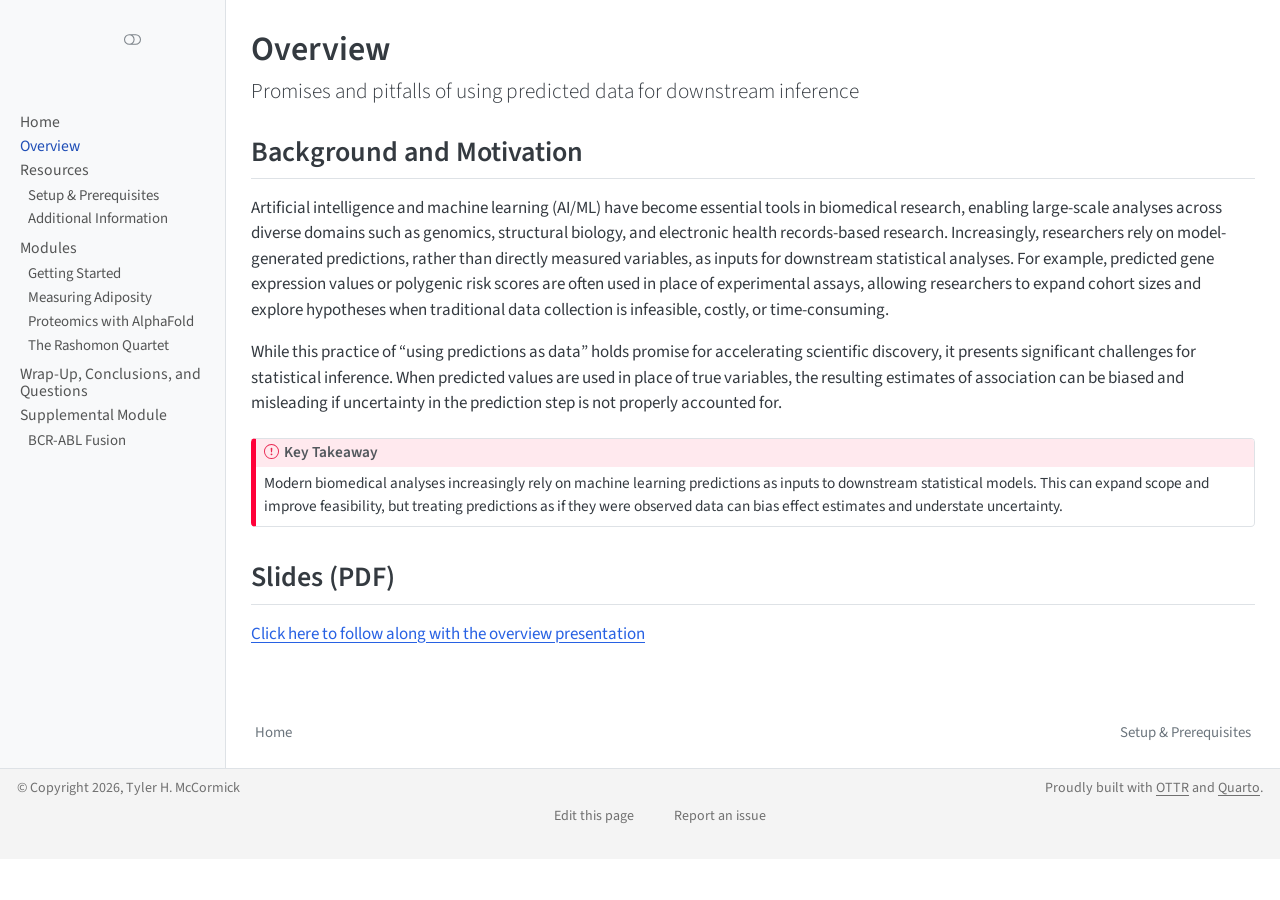
==== docs/content/slides.html @ 7d5c0195 "Adapt workshop site for IPD short course" ====
<!DOCTYPE html>
<html xmlns="http://www.w3.org/1999/xhtml" lang="en" xml:lang="en"><head>

<meta charset="utf-8">
<meta name="generator" content="quarto-1.8.27">

<meta name="viewport" content="width=device-width, initial-scale=1.0, user-scalable=yes">


<title>Overview – Prediction-Based Inference Short Course</title>
<style>
code{white-space: pre-wrap;}
span.smallcaps{font-variant: small-caps;}
div.columns{display: flex; gap: min(4vw, 1.5em);}
div.column{flex: auto; overflow-x: auto;}
div.hanging-indent{margin-left: 1.5em; text-indent: -1.5em;}
ul.task-list{list-style: none;}
ul.task-list li input[type="checkbox"] {
  width: 0.8em;
  margin: 0 0.8em 0.2em -1em; /* quarto-specific, see https://github.com/quarto-dev/quarto-cli/issues/4556 */ 
  vertical-align: middle;
}
</style>


<script src="../site_libs/quarto-nav/quarto-nav.js"></script>
<script src="../site_libs/clipboard/clipboard.min.js"></script>
<script src="../site_libs/quarto-search/autocomplete.umd.js"></script>
<script src="../site_libs/quarto-search/fuse.min.js"></script>
<script src="../site_libs/quarto-search/quarto-search.js"></script>
<meta name="quarto:offset" content="../">
<link href="../content/setup.html" rel="next">
<link href="../index.html" rel="prev">
<script src="../site_libs/quarto-html/quarto.js" type="module"></script>
<script src="../site_libs/quarto-html/tabsets/tabsets.js" type="module"></script>
<script src="../site_libs/quarto-html/axe/axe-check.js" type="module"></script>
<script src="../site_libs/quarto-html/popper.min.js"></script>
<script src="../site_libs/quarto-html/tippy.umd.min.js"></script>
<script src="../site_libs/quarto-html/anchor.min.js"></script>
<link href="../site_libs/quarto-html/tippy.css" rel="stylesheet">
<link href="../site_libs/quarto-html/quarto-syntax-highlighting-ed96de9b727972fe78a7b5d16c58bf87.css" rel="stylesheet" class="quarto-color-scheme" id="quarto-text-highlighting-styles">
<link href="../site_libs/quarto-html/quarto-syntax-highlighting-dark-4d9afe2b8d18ee9fa5d0d57b5ed4214d.css" rel="stylesheet" class="quarto-color-scheme quarto-color-alternate" id="quarto-text-highlighting-styles">
<link href="../site_libs/quarto-html/quarto-syntax-highlighting-ed96de9b727972fe78a7b5d16c58bf87.css" rel="stylesheet" class="quarto-color-scheme-extra" id="quarto-text-highlighting-styles">
<script src="../site_libs/bootstrap/bootstrap.min.js"></script>
<link href="../site_libs/bootstrap/bootstrap-icons.css" rel="stylesheet">
<link href="../site_libs/bootstrap/bootstrap-b24315f2d5a146a81980c17b8be4e782.min.css" rel="stylesheet" append-hash="true" class="quarto-color-scheme" id="quarto-bootstrap" data-mode="light">
<link href="../site_libs/bootstrap/bootstrap-dark-f1bee9fd8c8994abbf8a3d7a96361887.min.css" rel="stylesheet" append-hash="true" class="quarto-color-scheme quarto-color-alternate" id="quarto-bootstrap" data-mode="dark">
<link href="../site_libs/bootstrap/bootstrap-b24315f2d5a146a81980c17b8be4e782.min.css" rel="stylesheet" append-hash="true" class="quarto-color-scheme-extra" id="quarto-bootstrap" data-mode="light">
<script id="quarto-search-options" type="application/json">{
  "location": "sidebar",
  "copy-button": false,
  "collapse-after": 3,
  "panel-placement": "start",
  "type": "textbox",
  "limit": 50,
  "keyboard-shortcut": [
    "f",
    "/",
    "s"
  ],
  "show-item-context": false,
  "language": {
    "search-no-results-text": "No results",
    "search-matching-documents-text": "matching documents",
    "search-copy-link-title": "Copy link to search",
    "search-hide-matches-text": "Hide additional matches",
    "search-more-match-text": "more match in this document",
    "search-more-matches-text": "more matches in this document",
    "search-clear-button-title": "Clear",
    "search-text-placeholder": "",
    "search-detached-cancel-button-title": "Cancel",
    "search-submit-button-title": "Submit",
    "search-label": "Search"
  }
}</script>


<link rel="stylesheet" href="../styles.css">
<meta property="og:title" content="Overview – Prediction-Based Inference Short Course">
<meta property="og:description" content="Promises and pitfalls of using predicted data for downstream inference">
<meta property="og:site_name" content="Prediction-Based Inference Short Course">
</head>

<body class="nav-sidebar docked quarto-light"><script id="quarto-html-before-body" type="application/javascript">
    const toggleBodyColorMode = (bsSheetEl) => {
      const mode = bsSheetEl.getAttribute("data-mode");
      const bodyEl = window.document.querySelector("body");
      if (mode === "dark") {
        bodyEl.classList.add("quarto-dark");
        bodyEl.classList.remove("quarto-light");
      } else {
        bodyEl.classList.add("quarto-light");
        bodyEl.classList.remove("quarto-dark");
      }
    }
    const toggleBodyColorPrimary = () => {
      const bsSheetEl = window.document.querySelector("link#quarto-bootstrap:not([rel=disabled-stylesheet])");
      if (bsSheetEl) {
        toggleBodyColorMode(bsSheetEl);
      }
    }
    const setColorSchemeToggle = (alternate) => {
      const toggles = window.document.querySelectorAll('.quarto-color-scheme-toggle');
      for (let i=0; i < toggles.length; i++) {
        const toggle = toggles[i];
        if (toggle) {
          if (alternate) {
            toggle.classList.add("alternate");
          } else {
            toggle.classList.remove("alternate");
          }
        }
      }
    };
    const toggleColorMode = (alternate) => {
      // Switch the stylesheets
      const primaryStylesheets = window.document.querySelectorAll('link.quarto-color-scheme:not(.quarto-color-alternate)');
      const alternateStylesheets = window.document.querySelectorAll('link.quarto-color-scheme.quarto-color-alternate');
      manageTransitions('#quarto-margin-sidebar .nav-link', false);
      if (alternate) {
        // note: dark is layered on light, we don't disable primary!
        enableStylesheet(alternateStylesheets);
        for (const sheetNode of alternateStylesheets) {
          if (sheetNode.id === "quarto-bootstrap") {
            toggleBodyColorMode(sheetNode);
          }
        }
      } else {
        disableStylesheet(alternateStylesheets);
        enableStylesheet(primaryStylesheets)
        toggleBodyColorPrimary();
      }
      manageTransitions('#quarto-margin-sidebar .nav-link', true);
      // Switch the toggles
      setColorSchemeToggle(alternate)
      // Hack to workaround the fact that safari doesn't
      // properly recolor the scrollbar when toggling (#1455)
      if (navigator.userAgent.indexOf('Safari') > 0 && navigator.userAgent.indexOf('Chrome') == -1) {
        manageTransitions("body", false);
        window.scrollTo(0, 1);
        setTimeout(() => {
          window.scrollTo(0, 0);
          manageTransitions("body", true);
        }, 40);
      }
    }
    const disableStylesheet = (stylesheets) => {
      for (let i=0; i < stylesheets.length; i++) {
        const stylesheet = stylesheets[i];
        stylesheet.rel = 'disabled-stylesheet';
      }
    }
    const enableStylesheet = (stylesheets) => {
      for (let i=0; i < stylesheets.length; i++) {
        const stylesheet = stylesheets[i];
        if(stylesheet.rel !== 'stylesheet') { // for Chrome, which will still FOUC without this check
          stylesheet.rel = 'stylesheet';
        }
      }
    }
    const manageTransitions = (selector, allowTransitions) => {
      const els = window.document.querySelectorAll(selector);
      for (let i=0; i < els.length; i++) {
        const el = els[i];
        if (allowTransitions) {
          el.classList.remove('notransition');
        } else {
          el.classList.add('notransition');
        }
      }
    }
    const isFileUrl = () => {
      return window.location.protocol === 'file:';
    }
    const hasAlternateSentinel = () => {
      let styleSentinel = getColorSchemeSentinel();
      if (styleSentinel !== null) {
        return styleSentinel === "alternate";
      } else {
        return false;
      }
    }
    const setStyleSentinel = (alternate) => {
      const value = alternate ? "alternate" : "default";
      if (!isFileUrl()) {
        window.localStorage.setItem("quarto-color-scheme", value);
      } else {
        localAlternateSentinel = value;
      }
    }
    const getColorSchemeSentinel = () => {
      if (!isFileUrl()) {
        const storageValue = window.localStorage.getItem("quarto-color-scheme");
        return storageValue != null ? storageValue : localAlternateSentinel;
      } else {
        return localAlternateSentinel;
      }
    }
    const toggleGiscusIfUsed = (isAlternate, darkModeDefault) => {
      const baseTheme = document.querySelector('#giscus-base-theme')?.value ?? 'light';
      const alternateTheme = document.querySelector('#giscus-alt-theme')?.value ?? 'dark';
      let newTheme = '';
      if(authorPrefersDark) {
        newTheme = isAlternate ? baseTheme : alternateTheme;
      } else {
        newTheme = isAlternate ? alternateTheme : baseTheme;
      }
      const changeGiscusTheme = () => {
        // From: https://github.com/giscus/giscus/issues/336
        const sendMessage = (message) => {
          const iframe = document.querySelector('iframe.giscus-frame');
          if (!iframe) return;
          iframe.contentWindow.postMessage({ giscus: message }, 'https://giscus.app');
        }
        sendMessage({
          setConfig: {
            theme: newTheme
          }
        });
      }
      const isGiscussLoaded = window.document.querySelector('iframe.giscus-frame') !== null;
      if (isGiscussLoaded) {
        changeGiscusTheme();
      }
    };
    const authorPrefersDark = false;
    const darkModeDefault = authorPrefersDark;
      document.querySelector('link#quarto-text-highlighting-styles.quarto-color-scheme-extra').rel = 'disabled-stylesheet';
      document.querySelector('link#quarto-bootstrap.quarto-color-scheme-extra').rel = 'disabled-stylesheet';
    let localAlternateSentinel = darkModeDefault ? 'alternate' : 'default';
    // Dark / light mode switch
    window.quartoToggleColorScheme = () => {
      // Read the current dark / light value
      let toAlternate = !hasAlternateSentinel();
      toggleColorMode(toAlternate);
      setStyleSentinel(toAlternate);
      toggleGiscusIfUsed(toAlternate, darkModeDefault);
      window.dispatchEvent(new Event('resize'));
    };
    // Switch to dark mode if need be
    if (hasAlternateSentinel()) {
      toggleColorMode(true);
    } else {
      toggleColorMode(false);
    }
  </script>

<div id="quarto-search-results"></div>
  <header id="quarto-header" class="headroom fixed-top">
  <nav class="quarto-secondary-nav">
    <div class="container-fluid d-flex">
      <button type="button" class="quarto-btn-toggle btn" data-bs-toggle="collapse" role="button" data-bs-target=".quarto-sidebar-collapse-item" aria-controls="quarto-sidebar" aria-expanded="false" aria-label="Toggle sidebar navigation" onclick="if (window.quartoToggleHeadroom) { window.quartoToggleHeadroom(); }">
        <i class="bi bi-layout-text-sidebar-reverse"></i>
      </button>
        <nav class="quarto-page-breadcrumbs" aria-label="breadcrumb"><ol class="breadcrumb"><li class="breadcrumb-item"><a href="../content/slides.html">Overview</a></li></ol></nav>
        <a class="flex-grow-1" role="navigation" data-bs-toggle="collapse" data-bs-target=".quarto-sidebar-collapse-item" aria-controls="quarto-sidebar" aria-expanded="false" aria-label="Toggle sidebar navigation" onclick="if (window.quartoToggleHeadroom) { window.quartoToggleHeadroom(); }">      
        </a>
      <button type="button" class="btn quarto-search-button" aria-label="Search" onclick="window.quartoOpenSearch();">
        <i class="bi bi-search"></i>
      </button>
    </div>
  </nav>
</header>
<!-- content -->
<div id="quarto-content" class="quarto-container page-columns page-rows-contents page-layout-full">
<!-- sidebar -->
  <nav id="quarto-sidebar" class="sidebar collapse collapse-horizontal quarto-sidebar-collapse-item sidebar-navigation docked overflow-auto">
    <div class="pt-lg-2 mt-2 text-center sidebar-header">
      <a href="../index.html" class="sidebar-logo-link">
      <img src="../content/images/ipd.png" alt="" class="sidebar-logo light-content py-0 d-lg-inline d-none">
      <img src="../content/images/ipd.png" alt="" class="sidebar-logo dark-content py-0 d-lg-inline d-none">
      </a>
      <div class="sidebar-tools-main tools-wide">
    <a href="javascript:window.quartoToggleColorScheme();" title="Toggle Dark Mode" class="quarto-navigation-tool px-1" aria-label="Toggle Dark Mode"><i class="bi bi-moon"></i></a>
    <a href="https://github.com/ipd-tools" title="GitHub Organization" class="quarto-navigation-tool px-1" aria-label="GitHub Organization"><i class="bi bi-github"></i></a>
    <a href="https://github.com/thmccormick/ipd-short-course" title="Source Code" class="quarto-navigation-tool px-1" aria-label="Source Code"><i class="bi bi-code-square"></i></a>
    <div class="dropdown">
      <a href="" title="Presenter" id="quarto-navigation-tool-dropdown-0" class="quarto-navigation-tool dropdown-toggle px-1" data-bs-toggle="dropdown" aria-expanded="false" role="link" aria-label="Presenter"><i class="bi bi-person-fill"></i></a>
      <ul class="dropdown-menu" aria-labelledby="quarto-navigation-tool-dropdown-0">
          <li>
            <a class="dropdown-item sidebar-tools-main-item" href="https://thmccormick.github.io/">
            Tyler H. McCormick
            </a>
          </li>
      </ul>
    </div>
  <a href="" class="quarto-color-scheme-toggle quarto-navigation-tool  px-1" onclick="window.quartoToggleColorScheme(); return false;" title="Toggle dark mode"><i class="bi"></i></a>
</div>
      </div>
        <div class="mt-2 flex-shrink-0 align-items-center">
        <div class="sidebar-search">
        <div id="quarto-search" class="" title="Search"></div>
        </div>
        </div>
    <div class="sidebar-menu-container"> 
    <ul class="list-unstyled mt-1">
        <li class="sidebar-item">
  <div class="sidebar-item-container"> 
  <a href="../index.html" class="sidebar-item-text sidebar-link">
 <span class="menu-text">Home</span></a>
  </div>
</li>
        <li class="sidebar-item">
  <div class="sidebar-item-container"> 
  <a href="../content/slides.html" class="sidebar-item-text sidebar-link active">
 <span class="menu-text">Overview</span></a>
  </div>
</li>
        <li class="sidebar-item sidebar-item-section">
      <div class="sidebar-item-container"> 
            <a class="sidebar-item-text sidebar-link text-start" data-bs-toggle="collapse" data-bs-target="#quarto-sidebar-section-1" role="navigation" aria-expanded="true">
 <span class="menu-text">Resources</span></a>
          <a class="sidebar-item-toggle text-start" data-bs-toggle="collapse" data-bs-target="#quarto-sidebar-section-1" role="navigation" aria-expanded="true" aria-label="Toggle section">
            <i class="bi bi-chevron-right ms-2"></i>
          </a> 
      </div>
      <ul id="quarto-sidebar-section-1" class="collapse list-unstyled sidebar-section depth1 show">  
          <li class="sidebar-item">
  <div class="sidebar-item-container"> 
  <a href="../content/setup.html" class="sidebar-item-text sidebar-link">
 <span class="menu-text">Setup &amp; Prerequisites</span></a>
  </div>
</li>
          <li class="sidebar-item">
  <div class="sidebar-item-container"> 
  <a href="../content/information.html" class="sidebar-item-text sidebar-link">
 <span class="menu-text">Additional Information</span></a>
  </div>
</li>
      </ul>
  </li>
        <li class="sidebar-item sidebar-item-section">
      <div class="sidebar-item-container"> 
            <a class="sidebar-item-text sidebar-link text-start" data-bs-toggle="collapse" data-bs-target="#quarto-sidebar-section-2" role="navigation" aria-expanded="true">
 <span class="menu-text">Modules</span></a>
          <a class="sidebar-item-toggle text-start" data-bs-toggle="collapse" data-bs-target="#quarto-sidebar-section-2" role="navigation" aria-expanded="true" aria-label="Toggle section">
            <i class="bi bi-chevron-right ms-2"></i>
          </a> 
      </div>
      <ul id="quarto-sidebar-section-2" class="collapse list-unstyled sidebar-section depth1 show">  
          <li class="sidebar-item">
  <div class="sidebar-item-container"> 
  <a href="../content/Unit00_GettingStarted.html" class="sidebar-item-text sidebar-link">
 <span class="menu-text">Getting Started</span></a>
  </div>
</li>
          <li class="sidebar-item">
  <div class="sidebar-item-container"> 
  <a href="../content/Unit02_MeasuringAdiposity.html" class="sidebar-item-text sidebar-link">
 <span class="menu-text">Measuring Adiposity</span></a>
  </div>
</li>
          <li class="sidebar-item">
  <div class="sidebar-item-container"> 
  <a href="../content/Unit01_AlphaFold.html" class="sidebar-item-text sidebar-link">
 <span class="menu-text">Proteomics with AlphaFold</span></a>
  </div>
</li>
          <li class="sidebar-item">
  <div class="sidebar-item-container"> 
  <a href="../content/Unit05_RashomonQuartet.html" class="sidebar-item-text sidebar-link">
 <span class="menu-text">The Rashomon Quartet</span></a>
  </div>
</li>
      </ul>
  </li>
        <li class="sidebar-item">
  <div class="sidebar-item-container"> 
  <a href="../content/wrap_up.html" class="sidebar-item-text sidebar-link">
 <span class="menu-text">Wrap-Up, Conclusions, and Questions</span></a>
  </div>
</li>
        <li class="sidebar-item sidebar-item-section">
      <div class="sidebar-item-container"> 
            <a class="sidebar-item-text sidebar-link text-start" data-bs-toggle="collapse" data-bs-target="#quarto-sidebar-section-3" role="navigation" aria-expanded="true">
 <span class="menu-text">Supplemental Module</span></a>
          <a class="sidebar-item-toggle text-start" data-bs-toggle="collapse" data-bs-target="#quarto-sidebar-section-3" role="navigation" aria-expanded="true" aria-label="Toggle section">
            <i class="bi bi-chevron-right ms-2"></i>
          </a> 
      </div>
      <ul id="quarto-sidebar-section-3" class="collapse list-unstyled sidebar-section depth1 show">  
          <li class="sidebar-item">
  <div class="sidebar-item-container"> 
  <a href="../content/Unit03_GeneticData.html" class="sidebar-item-text sidebar-link">
 <span class="menu-text">BCR-ABL Fusion</span></a>
  </div>
</li>
      </ul>
  </li>
    </ul>
    </div>
</nav>
<div id="quarto-sidebar-glass" class="quarto-sidebar-collapse-item" data-bs-toggle="collapse" data-bs-target=".quarto-sidebar-collapse-item"></div>
<!-- margin-sidebar -->
    
<!-- main -->
<main class="content column-page-right" id="quarto-document-content">


<header id="title-block-header" class="quarto-title-block default">
<div class="quarto-title">
<h1 class="title">Overview</h1>
<p class="subtitle lead">Promises and pitfalls of using predicted data for downstream inference</p>
</div>



<div class="quarto-title-meta column-page-right">

    
  
    
  </div>
  


</header>


<!--
Update this PDF path after adding Jesse's slide deck to:
  content/slides/slides.pdf
-->
<section id="background-and-motivation" class="level2">
<h2 class="anchored" data-anchor-id="background-and-motivation">Background and Motivation</h2>
<p>Artificial intelligence and machine learning (AI/ML) have become essential tools in biomedical research, enabling large-scale analyses across diverse domains such as genomics, structural biology, and electronic health records-based research. Increasingly, researchers rely on model-generated predictions, rather than directly measured variables, as inputs for downstream statistical analyses. For example, predicted gene expression values or polygenic risk scores are often used in place of experimental assays, allowing researchers to expand cohort sizes and explore hypotheses when traditional data collection is infeasible, costly, or time-consuming.</p>
<p>While this practice of “using predictions as data” holds promise for accelerating scientific discovery, it presents significant challenges for statistical inference. When predicted values are used in place of true variables, the resulting estimates of association can be biased and misleading if uncertainty in the prediction step is not properly accounted for.</p>
<div class="callout callout-style-default callout-important callout-titled">
<div class="callout-header d-flex align-content-center">
<div class="callout-icon-container">
<i class="callout-icon"></i>
</div>
<div class="callout-title-container flex-fill">
<span class="screen-reader-only">Important</span>Key Takeaway
</div>
</div>
<div class="callout-body-container callout-body">
<p>Modern biomedical analyses increasingly rely on machine learning predictions as inputs to downstream statistical models. This can expand scope and improve feasibility, but treating predictions as if they were observed data can bias effect estimates and understate uncertainty.</p>
</div>
</div>
<!--- Commenting this out for ENAR 2026 tutorial

## Setup 

When an outcome, $Y$, is costly or difficult to measure, it can be tempting to 
replace missing values with predictions, $f(\boldsymbol{X})$, from a 
machine learning model (e.g., a random forest or neural network) built on 
easier-to-measure features, $\boldsymbol{X}$. However, using $f$ as if 
it were the true outcome in downstream analyses, e.g., in estimating a 
regression coefficient, $\beta$, for the association between $Y$ and 
$\boldsymbol{X}$, leads to biased point estimates and underestimated 
uncertainty. Methods for Prediction-Based (PB) Inference address this by 
leveraging a small subset of "labeled" data with true $Y$ values to calibrate 
inference in a larger "unlabeled" dataset. 

::: {.hero-grid}

::: {.hero-diagram}
![*Overview of setup for common 'prediction-based inference' problems*](images/ipd_overview.png)
:::

::: {.goals-card}
## The Prediction-Based (PB) Inference Framework

Consider data arising from three sets of observations:

* **Training Set**: $\{(X_j, Y_j)\}_{j=1}^{n_t}$, used to fit a predictive model, $f(\cdot)$.
* **Labeled Set**: $\{(X_i, Y_i)\}_{i=1}^{n_l}$, smaller sample with true outcomes measured.
* **Unlabeled Set**: $\{(X_i)\}_{i=n_l +1}^{n_l + n_u}$, only features available.

After fitting $f$ on the training set, we apply it to the labeled and unlabeled sets to obtain predictions $f_i = f(X_i)$
:::

:::

Especially for 'good' predictions, it is tempting to treat $f_i$ as surrogate 
outcomes and use them to estimate quantities such as regression parameters, 
$\beta$.  However, as we will see, this leads to *invalid inference*. By 
combining the predicted $f_i$ with the observed $Y_i$ in the labeled set, 
we can calibrate our estimates and standard errors to achieve *valid inference*.

## Key Formulas

Consider a simple linear regression model for the association between $Y$ and 
$X$. We discuss the following potential estimators, which we will later 
implement using simulated data.

### Naive Estimator

Using only the *unlabeled* predictions, the **naive** OLS estimator solves

$$
\hat\gamma_{\text{naive}} = \arg\min_\gamma \sum_{i\in U} (f_i - X_i'\gamma)^2.
$$

We are careful to write the coefficients for this model as $\gamma$, because 
they bear no necessary correspondence with $\beta$, except under the extremely 
restrictive scenario when $f$ perfectly captures the true regression function.

### Classical Estimator

Instead, a valid approach would be to use only the *labeled* data. This 
**classical** estimator solves

$$
\hat\beta_{\text{classical}} = \arg\min_\beta \sum_{i\in L} (Y_i - X_i'\beta)^2.
$$
While this approach is valid, it has limited precision because $n_l$ is small 
in practice and we do not utilize any potential information from the (often
much larger) **unlabeled** data.

### PB Estimators

Many estimators tailored to PB inference share a similar form, as given in 
[Ji et al. (2025)](https://arxiv.org/pdf/2501.09731):

$$
\widehat\beta_\text{pb} = \arg\min_\beta \frac{1}{n_l}\sum_{i=1}^{n_l} \ell(X_i, Y_i) - \left[\frac{1}{n_l}\sum_{i=1}^{n_l} g(X_i, f_i) - \frac{1}{n_l+n_u}\sum_{i=n_l+1}^{n_l+n_u} g(X_i, f_i)\right],
$$

for some loss function, $\ell(\cdot)$, such as the squared error loss for 
linear regression, and some $g(\cdot)$, which they call the 'imputed loss'. 
Here, the first term is exactly the **classical** estimator, which anchors 
these methods on a valid model, and the second term in the square brackets 
'augments' the estimator with additional information from the predictions. 
This allows us to have an estimator that is provably unbiased and 
asymptotically at least as efficient as the **classical** estimator, which 
only uses a fraction of the data.

The 
[`ipd` (inference with predicted data)](https://academic.oup.com/bioinformatics/article/41/2/btaf055/7997267) 
package implements several recent methods for PB inference, such as the 
**Chen & Chen** method of
[Gronsbell et al.](https://arxiv.org/pdf/2411.19908), 
the Prediction-Powered Inference (**PPI**) and **PPI++** methods of 
[Angelopoulos et al. (a)](https://www.science.org/doi/10.1126/science.adi6000) 
and 
[Angelopoulos et al. (a)](https://arxiv.org/pdf/2311.01453), the 
Post-Prediction Inference (**PostPI**) method of 
[Wang et al.](https://www.pnas.org/doi/10.1073/pnas.2001238117), and the 
Post-Prediction Adaptive Inference (**PSPA**) method of 
[Miao et al.](https://arxiv.org/abs/2311.14220) 
to conduct valid, efficient inference, even when a large proportion of outcomes 
are predicted. 

--->
</section>
<section id="slides-pdf" class="level2">
<h2 class="anchored" data-anchor-id="slides-pdf">Slides (PDF)</h2>
<p><a href="content/slides/slides.pdf">Click here to follow along with the overview presentation</a></p>


</section>

</main> <!-- /main -->
<script>
  document.addEventListener("DOMContentLoaded", function () {
    const selector =
      'a[href="javascript:window.quartoToggleColorScheme();"]:not(.quarto-color-scheme-toggle)';

    const button = document.querySelector(selector);
    if (!button) return;

    const updateIcon = function () {
      const isDark = document.body.classList.contains("quarto-dark");
      button.innerHTML = isDark ? '<i class="bi bi-sun"></i>' : '<i class="bi bi-moon"></i>';
      button.title = isDark ? "Switch to Light Mode" : "Switch to Dark Mode";
      button.setAttribute("aria-label", button.title);
    };

    updateIcon();

    const observer = new MutationObserver(updateIcon);
    observer.observe(document.body, { attributes: true, attributeFilter: ["class"] });

    button.addEventListener("click", function () {
      setTimeout(updateIcon, 0);
    });
  });
</script>
<script id="quarto-html-after-body" type="application/javascript">
  window.document.addEventListener("DOMContentLoaded", function (event) {
    // Ensure there is a toggle, if there isn't float one in the top right
    if (window.document.querySelector('.quarto-color-scheme-toggle') === null) {
      const a = window.document.createElement('a');
      a.classList.add('top-right');
      a.classList.add('quarto-color-scheme-toggle');
      a.href = "";
      a.onclick = function() { try { window.quartoToggleColorScheme(); } catch {} return false; };
      const i = window.document.createElement("i");
      i.classList.add('bi');
      a.appendChild(i);
      window.document.body.appendChild(a);
    }
    setColorSchemeToggle(hasAlternateSentinel())
    const icon = "";
    const anchorJS = new window.AnchorJS();
    anchorJS.options = {
      placement: 'right',
      icon: icon
    };
    anchorJS.add('.anchored');
    const isCodeAnnotation = (el) => {
      for (const clz of el.classList) {
        if (clz.startsWith('code-annotation-')) {                     
          return true;
        }
      }
      return false;
    }
    const onCopySuccess = function(e) {
      // button target
      const button = e.trigger;
      // don't keep focus
      button.blur();
      // flash "checked"
      button.classList.add('code-copy-button-checked');
      var currentTitle = button.getAttribute("title");
      button.setAttribute("title", "Copied!");
      let tooltip;
      if (window.bootstrap) {
        button.setAttribute("data-bs-toggle", "tooltip");
        button.setAttribute("data-bs-placement", "left");
        button.setAttribute("data-bs-title", "Copied!");
        tooltip = new bootstrap.Tooltip(button, 
          { trigger: "manual", 
            customClass: "code-copy-button-tooltip",
            offset: [0, -8]});
        tooltip.show();    
      }
      setTimeout(function() {
        if (tooltip) {
          tooltip.hide();
          button.removeAttribute("data-bs-title");
          button.removeAttribute("data-bs-toggle");
          button.removeAttribute("data-bs-placement");
        }
        button.setAttribute("title", currentTitle);
        button.classList.remove('code-copy-button-checked');
      }, 1000);
      // clear code selection
      e.clearSelection();
    }
    const getTextToCopy = function(trigger) {
      const outerScaffold = trigger.parentElement.cloneNode(true);
      const codeEl = outerScaffold.querySelector('code');
      for (const childEl of codeEl.children) {
        if (isCodeAnnotation(childEl)) {
          childEl.remove();
        }
      }
      return codeEl.innerText;
    }
    const clipboard = new window.ClipboardJS('.code-copy-button:not([data-in-quarto-modal])', {
      text: getTextToCopy
    });
    clipboard.on('success', onCopySuccess);
    if (window.document.getElementById('quarto-embedded-source-code-modal')) {
      const clipboardModal = new window.ClipboardJS('.code-copy-button[data-in-quarto-modal]', {
        text: getTextToCopy,
        container: window.document.getElementById('quarto-embedded-source-code-modal')
      });
      clipboardModal.on('success', onCopySuccess);
    }
      var localhostRegex = new RegExp(/^(?:http|https):\/\/localhost\:?[0-9]*\//);
      var mailtoRegex = new RegExp(/^mailto:/);
        var filterRegex = new RegExp("https:\/\/thmccormick\.github\.io\/ipd-short-course\/");
      var isInternal = (href) => {
          return filterRegex.test(href) || localhostRegex.test(href) || mailtoRegex.test(href);
      }
      // Inspect non-navigation links and adorn them if external
     var links = window.document.querySelectorAll('a[href]:not(.nav-link):not(.navbar-brand):not(.toc-action):not(.sidebar-link):not(.sidebar-item-toggle):not(.pagination-link):not(.no-external):not([aria-hidden]):not(.dropdown-item):not(.quarto-navigation-tool):not(.about-link)');
      for (var i=0; i<links.length; i++) {
        const link = links[i];
        if (!isInternal(link.href)) {
          // undo the damage that might have been done by quarto-nav.js in the case of
          // links that we want to consider external
          if (link.dataset.originalHref !== undefined) {
            link.href = link.dataset.originalHref;
          }
        }
      }
    function tippyHover(el, contentFn, onTriggerFn, onUntriggerFn) {
      const config = {
        allowHTML: true,
        maxWidth: 500,
        delay: 100,
        arrow: false,
        appendTo: function(el) {
            return el.parentElement;
        },
        interactive: true,
        interactiveBorder: 10,
        theme: 'quarto',
        placement: 'bottom-start',
      };
      if (contentFn) {
        config.content = contentFn;
      }
      if (onTriggerFn) {
        config.onTrigger = onTriggerFn;
      }
      if (onUntriggerFn) {
        config.onUntrigger = onUntriggerFn;
      }
      window.tippy(el, config); 
    }
    const noterefs = window.document.querySelectorAll('a[role="doc-noteref"]');
    for (var i=0; i<noterefs.length; i++) {
      const ref = noterefs[i];
      tippyHover(ref, function() {
        // use id or data attribute instead here
        let href = ref.getAttribute('data-footnote-href') || ref.getAttribute('href');
        try { href = new URL(href).hash; } catch {}
        const id = href.replace(/^#\/?/, "");
        const note = window.document.getElementById(id);
        if (note) {
          return note.innerHTML;
        } else {
          return "";
        }
      });
    }
    const xrefs = window.document.querySelectorAll('a.quarto-xref');
    const processXRef = (id, note) => {
      // Strip column container classes
      const stripColumnClz = (el) => {
        el.classList.remove("page-full", "page-columns");
        if (el.children) {
          for (const child of el.children) {
            stripColumnClz(child);
          }
        }
      }
      stripColumnClz(note)
      if (id === null || id.startsWith('sec-')) {
        // Special case sections, only their first couple elements
        const container = document.createElement("div");
        if (note.children && note.children.length > 2) {
          container.appendChild(note.children[0].cloneNode(true));
          for (let i = 1; i < note.children.length; i++) {
            const child = note.children[i];
            if (child.tagName === "P" && child.innerText === "") {
              continue;
            } else {
              container.appendChild(child.cloneNode(true));
              break;
            }
          }
          if (window.Quarto?.typesetMath) {
            window.Quarto.typesetMath(container);
          }
          return container.innerHTML
        } else {
          if (window.Quarto?.typesetMath) {
            window.Quarto.typesetMath(note);
          }
          return note.innerHTML;
        }
      } else {
        // Remove any anchor links if they are present
        const anchorLink = note.querySelector('a.anchorjs-link');
        if (anchorLink) {
          anchorLink.remove();
        }
        if (window.Quarto?.typesetMath) {
          window.Quarto.typesetMath(note);
        }
        if (note.classList.contains("callout")) {
          return note.outerHTML;
        } else {
          return note.innerHTML;
        }
      }
    }
    for (var i=0; i<xrefs.length; i++) {
      const xref = xrefs[i];
      tippyHover(xref, undefined, function(instance) {
        instance.disable();
        let url = xref.getAttribute('href');
        let hash = undefined; 
        if (url.startsWith('#')) {
          hash = url;
        } else {
          try { hash = new URL(url).hash; } catch {}
        }
        if (hash) {
          const id = hash.replace(/^#\/?/, "");
          const note = window.document.getElementById(id);
          if (note !== null) {
            try {
              const html = processXRef(id, note.cloneNode(true));
              instance.setContent(html);
            } finally {
              instance.enable();
              instance.show();
            }
          } else {
            // See if we can fetch this
            fetch(url.split('#')[0])
            .then(res => res.text())
            .then(html => {
              const parser = new DOMParser();
              const htmlDoc = parser.parseFromString(html, "text/html");
              const note = htmlDoc.getElementById(id);
              if (note !== null) {
                const html = processXRef(id, note);
                instance.setContent(html);
              } 
            }).finally(() => {
              instance.enable();
              instance.show();
            });
          }
        } else {
          // See if we can fetch a full url (with no hash to target)
          // This is a special case and we should probably do some content thinning / targeting
          fetch(url)
          .then(res => res.text())
          .then(html => {
            const parser = new DOMParser();
            const htmlDoc = parser.parseFromString(html, "text/html");
            const note = htmlDoc.querySelector('main.content');
            if (note !== null) {
              // This should only happen for chapter cross references
              // (since there is no id in the URL)
              // remove the first header
              if (note.children.length > 0 && note.children[0].tagName === "HEADER") {
                note.children[0].remove();
              }
              const html = processXRef(null, note);
              instance.setContent(html);
            } 
          }).finally(() => {
            instance.enable();
            instance.show();
          });
        }
      }, function(instance) {
      });
    }
        let selectedAnnoteEl;
        const selectorForAnnotation = ( cell, annotation) => {
          let cellAttr = 'data-code-cell="' + cell + '"';
          let lineAttr = 'data-code-annotation="' +  annotation + '"';
          const selector = 'span[' + cellAttr + '][' + lineAttr + ']';
          return selector;
        }
        const selectCodeLines = (annoteEl) => {
          const doc = window.document;
          const targetCell = annoteEl.getAttribute("data-target-cell");
          const targetAnnotation = annoteEl.getAttribute("data-target-annotation");
          const annoteSpan = window.document.querySelector(selectorForAnnotation(targetCell, targetAnnotation));
          const lines = annoteSpan.getAttribute("data-code-lines").split(",");
          const lineIds = lines.map((line) => {
            return targetCell + "-" + line;
          })
          let top = null;
          let height = null;
          let parent = null;
          if (lineIds.length > 0) {
              //compute the position of the single el (top and bottom and make a div)
              const el = window.document.getElementById(lineIds[0]);
              top = el.offsetTop;
              height = el.offsetHeight;
              parent = el.parentElement.parentElement;
            if (lineIds.length > 1) {
              const lastEl = window.document.getElementById(lineIds[lineIds.length - 1]);
              const bottom = lastEl.offsetTop + lastEl.offsetHeight;
              height = bottom - top;
            }
            if (top !== null && height !== null && parent !== null) {
              // cook up a div (if necessary) and position it 
              let div = window.document.getElementById("code-annotation-line-highlight");
              if (div === null) {
                div = window.document.createElement("div");
                div.setAttribute("id", "code-annotation-line-highlight");
                div.style.position = 'absolute';
                parent.appendChild(div);
              }
              div.style.top = top - 2 + "px";
              div.style.height = height + 4 + "px";
              div.style.left = 0;
              let gutterDiv = window.document.getElementById("code-annotation-line-highlight-gutter");
              if (gutterDiv === null) {
                gutterDiv = window.document.createElement("div");
                gutterDiv.setAttribute("id", "code-annotation-line-highlight-gutter");
                gutterDiv.style.position = 'absolute';
                const codeCell = window.document.getElementById(targetCell);
                const gutter = codeCell.querySelector('.code-annotation-gutter');
                gutter.appendChild(gutterDiv);
              }
              gutterDiv.style.top = top - 2 + "px";
              gutterDiv.style.height = height + 4 + "px";
            }
            selectedAnnoteEl = annoteEl;
          }
        };
        const unselectCodeLines = () => {
          const elementsIds = ["code-annotation-line-highlight", "code-annotation-line-highlight-gutter"];
          elementsIds.forEach((elId) => {
            const div = window.document.getElementById(elId);
            if (div) {
              div.remove();
            }
          });
          selectedAnnoteEl = undefined;
        };
          // Handle positioning of the toggle
      window.addEventListener(
        "resize",
        throttle(() => {
          elRect = undefined;
          if (selectedAnnoteEl) {
            selectCodeLines(selectedAnnoteEl);
          }
        }, 10)
      );
      function throttle(fn, ms) {
      let throttle = false;
      let timer;
        return (...args) => {
          if(!throttle) { // first call gets through
              fn.apply(this, args);
              throttle = true;
          } else { // all the others get throttled
              if(timer) clearTimeout(timer); // cancel #2
              timer = setTimeout(() => {
                fn.apply(this, args);
                timer = throttle = false;
              }, ms);
          }
        };
      }
        // Attach click handler to the DT
        const annoteDls = window.document.querySelectorAll('dt[data-target-cell]');
        for (const annoteDlNode of annoteDls) {
          annoteDlNode.addEventListener('click', (event) => {
            const clickedEl = event.target;
            if (clickedEl !== selectedAnnoteEl) {
              unselectCodeLines();
              const activeEl = window.document.querySelector('dt[data-target-cell].code-annotation-active');
              if (activeEl) {
                activeEl.classList.remove('code-annotation-active');
              }
              selectCodeLines(clickedEl);
              clickedEl.classList.add('code-annotation-active');
            } else {
              // Unselect the line
              unselectCodeLines();
              clickedEl.classList.remove('code-annotation-active');
            }
          });
        }
    const findCites = (el) => {
      const parentEl = el.parentElement;
      if (parentEl) {
        const cites = parentEl.dataset.cites;
        if (cites) {
          return {
            el,
            cites: cites.split(' ')
          };
        } else {
          return findCites(el.parentElement)
        }
      } else {
        return undefined;
      }
    };
    var bibliorefs = window.document.querySelectorAll('a[role="doc-biblioref"]');
    for (var i=0; i<bibliorefs.length; i++) {
      const ref = bibliorefs[i];
      const citeInfo = findCites(ref);
      if (citeInfo) {
        tippyHover(citeInfo.el, function() {
          var popup = window.document.createElement('div');
          citeInfo.cites.forEach(function(cite) {
            var citeDiv = window.document.createElement('div');
            citeDiv.classList.add('hanging-indent');
            citeDiv.classList.add('csl-entry');
            var biblioDiv = window.document.getElementById('ref-' + cite);
            if (biblioDiv) {
              citeDiv.innerHTML = biblioDiv.innerHTML;
            }
            popup.appendChild(citeDiv);
          });
          return popup.innerHTML;
        });
      }
    }
  });
  </script>
<nav class="page-navigation column-page-right">
  <div class="nav-page nav-page-previous">
      <a href="../index.html" class="pagination-link" aria-label="Home">
        <i class="bi bi-arrow-left-short"></i> <span class="nav-page-text">Home</span>
      </a>          
  </div>
  <div class="nav-page nav-page-next">
      <a href="../content/setup.html" class="pagination-link" aria-label="Setup &amp; Prerequisites">
        <span class="nav-page-text">Setup &amp; Prerequisites</span> <i class="bi bi-arrow-right-short"></i>
      </a>
  </div>
</nav>
</div> <!-- /content -->
<footer class="footer">
  <div class="nav-footer">
    <div class="nav-footer-left">
<p>© Copyright 2026, Tyler H. McCormick</p>
</div>   
    <div class="nav-footer-center">
      &nbsp;
    <div class="toc-actions"><ul><li><a href="https://github.com/thmccormick/ipd-short-course/edit/main/content/slides.qmd" class="toc-action"><i class="bi bi-github"></i>Edit this page</a></li><li><a href="https://github.com/thmccormick/ipd-short-course/issues/new" class="toc-action"><i class="bi empty"></i>Report an issue</a></li></ul></div></div>
    <div class="nav-footer-right">
<p>Proudly built with <a href="https://www.ottrproject.org/">OTTR</a> and <a href="https://quarto.org/">Quarto</a>.</p>
</div>
  </div>
</footer>




</body></html>
---- docs/site_libs/quarto-html/quarto-syntax-highlighting-ed96de9b727972fe78a7b5d16c58bf87.css ----
/* quarto syntax highlight colors */
:root {
  --quarto-hl-ot-color: #003B4F;
  --quarto-hl-at-color: #657422;
  --quarto-hl-ss-color: #20794D;
  --quarto-hl-an-color: #5E5E5E;
  --quarto-hl-fu-color: #4758AB;
  --quarto-hl-st-color: #20794D;
  --quarto-hl-cf-color: #003B4F;
  --quarto-hl-op-color: #5E5E5E;
  --quarto-hl-er-color: #AD0000;
  --quarto-hl-bn-color: #AD0000;
  --quarto-hl-al-color: #AD0000;
  --quarto-hl-va-color: #111111;
  --quarto-hl-bu-color: inherit;
  --quarto-hl-ex-color: inherit;
  --quarto-hl-pp-color: #AD0000;
  --quarto-hl-in-color: #5E5E5E;
  --quarto-hl-vs-color: #20794D;
  --quarto-hl-wa-color: #5E5E5E;
  --quarto-hl-do-color: #5E5E5E;
  --quarto-hl-im-color: #00769E;
  --quarto-hl-ch-color: #20794D;
  --quarto-hl-dt-color: #AD0000;
  --quarto-hl-fl-color: #AD0000;
  --quarto-hl-co-color: #5E5E5E;
  --quarto-hl-cv-color: #5E5E5E;
  --quarto-hl-cn-color: #8f5902;
  --quarto-hl-sc-color: #5E5E5E;
  --quarto-hl-dv-color: #AD0000;
  --quarto-hl-kw-color: #003B4F;
}

/* other quarto variables */
:root {
  --quarto-font-monospace: SFMono-Regular, Menlo, Monaco, Consolas, "Liberation Mono", "Courier New", monospace;
}

/* syntax highlight based on Pandoc's rules */
pre > code.sourceCode > span {
  color: #003B4F;
}

code.sourceCode > span {
  color: #003B4F;
}

div.sourceCode,
div.sourceCode pre.sourceCode {
  color: #003B4F;
}

/* Normal */
code span {
  color: #003B4F;
}

/* Alert */
code span.al {
  color: #AD0000;
  font-style: inherit;
}

/* Annotation */
code span.an {
  color: #5E5E5E;
  font-style: inherit;
}

/* Attribute */
code span.at {
  color: #657422;
  font-style: inherit;
}

/* BaseN */
code span.bn {
  color: #AD0000;
  font-style: inherit;
}

/* BuiltIn */
code span.bu {
  font-style: inherit;
}

/* ControlFlow */
code span.cf {
  color: #003B4F;
  font-weight: bold;
  font-style: inherit;
}

/* Char */
code span.ch {
  color: #20794D;
  font-style: inherit;
}

/* Constant */
code span.cn {
  color: #8f5902;
  font-style: inherit;
}

/* Comment */
code span.co {
  color: #5E5E5E;
  font-style: inherit;
}

/* CommentVar */
code span.cv {
  color: #5E5E5E;
  font-style: italic;
}

/* Documentation */
code span.do {
  color: #5E5E5E;
  font-style: italic;
}

/* DataType */
code span.dt {
  color: #AD0000;
  font-style: inherit;
}

/* DecVal */
code span.dv {
  color: #AD0000;
  font-style: inherit;
}

/* Error */
code span.er {
  color: #AD0000;
  font-style: inherit;
}

/* Extension */
code span.ex {
  font-style: inherit;
}

/* Float */
code span.fl {
  color: #AD0000;
  font-style: inherit;
}

/* Function */
code span.fu {
  color: #4758AB;
  font-style: inherit;
}

/* Import */
code span.im {
  color: #00769E;
  font-style: inherit;
}

/* Information */
code span.in {
  color: #5E5E5E;
  font-style: inherit;
}

/* Keyword */
code span.kw {
  color: #003B4F;
  font-weight: bold;
  font-style: inherit;
}

/* Operator */
code span.op {
  color: #5E5E5E;
  font-style: inherit;
}

/* Other */
code span.ot {
  color: #003B4F;
  font-style: inherit;
}

/* Preprocessor */
code span.pp {
  color: #AD0000;
  font-style: inherit;
}

/* SpecialChar */
code span.sc {
  color: #5E5E5E;
  font-style: inherit;
}

/* SpecialString */
code span.ss {
  color: #20794D;
  font-style: inherit;
}

/* String */
code span.st {
  color: #20794D;
  font-style: inherit;
}

/* Variable */
code span.va {
  color: #111111;
  font-style: inherit;
}

/* VerbatimString */
code span.vs {
  color: #20794D;
  font-style: inherit;
}

/* Warning */
code span.wa {
  color: #5E5E5E;
  font-style: italic;
}

.prevent-inlining {
  content: "</";
}

/*# sourceMappingURL=0920dd6d7437995b8cdf7429764427b1.css.map */
---- docs/site_libs/quarto-html/quarto-syntax-highlighting-dark-4d9afe2b8d18ee9fa5d0d57b5ed4214d.css ----
/* quarto syntax highlight colors */
:root {
  --quarto-hl-al-color: #f07178;
  --quarto-hl-an-color: #d4d0ab;
  --quarto-hl-at-color: #00e0e0;
  --quarto-hl-bn-color: #d4d0ab;
  --quarto-hl-bu-color: #abe338;
  --quarto-hl-ch-color: #abe338;
  --quarto-hl-co-color: #f8f8f2;
  --quarto-hl-cv-color: #ffd700;
  --quarto-hl-cn-color: #ffd700;
  --quarto-hl-cf-color: #ffa07a;
  --quarto-hl-dt-color: #ffa07a;
  --quarto-hl-dv-color: #d4d0ab;
  --quarto-hl-do-color: #f8f8f2;
  --quarto-hl-er-color: #f07178;
  --quarto-hl-ex-color: #00e0e0;
  --quarto-hl-fl-color: #d4d0ab;
  --quarto-hl-fu-color: #ffa07a;
  --quarto-hl-im-color: #abe338;
  --quarto-hl-in-color: #d4d0ab;
  --quarto-hl-kw-color: #ffa07a;
  --quarto-hl-op-color: #ffa07a;
  --quarto-hl-ot-color: #00e0e0;
  --quarto-hl-pp-color: #dcc6e0;
  --quarto-hl-re-color: #00e0e0;
  --quarto-hl-sc-color: #abe338;
  --quarto-hl-ss-color: #abe338;
  --quarto-hl-st-color: #abe338;
  --quarto-hl-va-color: #00e0e0;
  --quarto-hl-vs-color: #abe338;
  --quarto-hl-wa-color: #dcc6e0;
}

/* other quarto variables */
:root {
  --quarto-font-monospace: SFMono-Regular, Menlo, Monaco, Consolas, "Liberation Mono", "Courier New", monospace;
}

/* syntax highlight based on Pandoc's rules */
pre > code.sourceCode > span {
  color: #f8f8f2;
}

code.sourceCode > span {
  color: #f8f8f2;
}

div.sourceCode,
div.sourceCode pre.sourceCode {
  color: #f8f8f2;
}

/* Normal */
code span {
  color: #f8f8f2;
}

/* Alert */
code span.al {
  color: #f07178;
}

/* Annotation */
code span.an {
  color: #d4d0ab;
}

/* Attribute */
code span.at {
  color: #00e0e0;
}

/* BaseN */
code span.bn {
  color: #d4d0ab;
}

/* BuiltIn */
code span.bu {
  color: #abe338;
}

/* ControlFlow */
code span.cf {
  font-weight: bold;
  color: #ffa07a;
}

/* Char */
code span.ch {
  color: #abe338;
}

/* Constant */
code span.cn {
  color: #ffd700;
}

/* Comment */
code span.co {
  font-style: italic;
  color: #f8f8f2;
}

/* CommentVar */
code span.cv {
  color: #ffd700;
}

/* Documentation */
code span.do {
  color: #f8f8f2;
}

/* DataType */
code span.dt {
  color: #ffa07a;
}

/* DecVal */
code span.dv {
  color: #d4d0ab;
}

/* Error */
code span.er {
  color: #f07178;
  text-decoration: underline;
}

/* Extension */
code span.ex {
  font-weight: bold;
  color: #00e0e0;
}

/* Float */
code span.fl {
  color: #d4d0ab;
}

/* Function */
code span.fu {
  color: #ffa07a;
}

/* Import */
code span.im {
  color: #abe338;
}

/* Information */
code span.in {
  color: #d4d0ab;
}

/* Keyword */
code span.kw {
  font-weight: bold;
  color: #ffa07a;
}

/* Operator */
code span.op {
  color: #ffa07a;
}

/* Other */
code span.ot {
  color: #00e0e0;
}

/* Preprocessor */
code span.pp {
  color: #dcc6e0;
}

/* RegionMarker */
code span.re {
  background-color: #f8f8f2;
  color: #00e0e0;
}

/* SpecialChar */
code span.sc {
  color: #abe338;
}

/* SpecialString */
code span.ss {
  color: #abe338;
}

/* String */
code span.st {
  color: #abe338;
}

/* Variable */
code span.va {
  color: #00e0e0;
}

/* VerbatimString */
code span.vs {
  color: #abe338;
}

/* Warning */
code span.wa {
  color: #dcc6e0;
}

.prevent-inlining {
  content: "</";
}

/*# sourceMappingURL=86edf53ecdff796acf02dbceed379426.css.map */
---- docs/site_libs/quarto-html/quarto-syntax-highlighting-ed96de9b727972fe78a7b5d16c58bf87.css ----
/* quarto syntax highlight colors */
:root {
  --quarto-hl-ot-color: #003B4F;
  --quarto-hl-at-color: #657422;
  --quarto-hl-ss-color: #20794D;
  --quarto-hl-an-color: #5E5E5E;
  --quarto-hl-fu-color: #4758AB;
  --quarto-hl-st-color: #20794D;
  --quarto-hl-cf-color: #003B4F;
  --quarto-hl-op-color: #5E5E5E;
  --quarto-hl-er-color: #AD0000;
  --quarto-hl-bn-color: #AD0000;
  --quarto-hl-al-color: #AD0000;
  --quarto-hl-va-color: #111111;
  --quarto-hl-bu-color: inherit;
  --quarto-hl-ex-color: inherit;
  --quarto-hl-pp-color: #AD0000;
  --quarto-hl-in-color: #5E5E5E;
  --quarto-hl-vs-color: #20794D;
  --quarto-hl-wa-color: #5E5E5E;
  --quarto-hl-do-color: #5E5E5E;
  --quarto-hl-im-color: #00769E;
  --quarto-hl-ch-color: #20794D;
  --quarto-hl-dt-color: #AD0000;
  --quarto-hl-fl-color: #AD0000;
  --quarto-hl-co-color: #5E5E5E;
  --quarto-hl-cv-color: #5E5E5E;
  --quarto-hl-cn-color: #8f5902;
  --quarto-hl-sc-color: #5E5E5E;
  --quarto-hl-dv-color: #AD0000;
  --quarto-hl-kw-color: #003B4F;
}

/* other quarto variables */
:root {
  --quarto-font-monospace: SFMono-Regular, Menlo, Monaco, Consolas, "Liberation Mono", "Courier New", monospace;
}

/* syntax highlight based on Pandoc's rules */
pre > code.sourceCode > span {
  color: #003B4F;
}

code.sourceCode > span {
  color: #003B4F;
}

div.sourceCode,
div.sourceCode pre.sourceCode {
  color: #003B4F;
}

/* Normal */
code span {
  color: #003B4F;
}

/* Alert */
code span.al {
  color: #AD0000;
  font-style: inherit;
}

/* Annotation */
code span.an {
  color: #5E5E5E;
  font-style: inherit;
}

/* Attribute */
code span.at {
  color: #657422;
  font-style: inherit;
}

/* BaseN */
code span.bn {
  color: #AD0000;
  font-style: inherit;
}

/* BuiltIn */
code span.bu {
  font-style: inherit;
}

/* ControlFlow */
code span.cf {
  color: #003B4F;
  font-weight: bold;
  font-style: inherit;
}

/* Char */
code span.ch {
  color: #20794D;
  font-style: inherit;
}

/* Constant */
code span.cn {
  color: #8f5902;
  font-style: inherit;
}

/* Comment */
code span.co {
  color: #5E5E5E;
  font-style: inherit;
}

/* CommentVar */
code span.cv {
  color: #5E5E5E;
  font-style: italic;
}

/* Documentation */
code span.do {
  color: #5E5E5E;
  font-style: italic;
}

/* DataType */
code span.dt {
  color: #AD0000;
  font-style: inherit;
}

/* DecVal */
code span.dv {
  color: #AD0000;
  font-style: inherit;
}

/* Error */
code span.er {
  color: #AD0000;
  font-style: inherit;
}

/* Extension */
code span.ex {
  font-style: inherit;
}

/* Float */
code span.fl {
  color: #AD0000;
  font-style: inherit;
}

/* Function */
code span.fu {
  color: #4758AB;
  font-style: inherit;
}

/* Import */
code span.im {
  color: #00769E;
  font-style: inherit;
}

/* Information */
code span.in {
  color: #5E5E5E;
  font-style: inherit;
}

/* Keyword */
code span.kw {
  color: #003B4F;
  font-weight: bold;
  font-style: inherit;
}

/* Operator */
code span.op {
  color: #5E5E5E;
  font-style: inherit;
}

/* Other */
code span.ot {
  color: #003B4F;
  font-style: inherit;
}

/* Preprocessor */
code span.pp {
  color: #AD0000;
  font-style: inherit;
}

/* SpecialChar */
code span.sc {
  color: #5E5E5E;
  font-style: inherit;
}

/* SpecialString */
code span.ss {
  color: #20794D;
  font-style: inherit;
}

/* String */
code span.st {
  color: #20794D;
  font-style: inherit;
}

/* Variable */
code span.va {
  color: #111111;
  font-style: inherit;
}

/* VerbatimString */
code span.vs {
  color: #20794D;
  font-style: inherit;
}

/* Warning */
code span.wa {
  color: #5E5E5E;
  font-style: italic;
}

.prevent-inlining {
  content: "</";
}

/*# sourceMappingURL=0920dd6d7437995b8cdf7429764427b1.css.map */
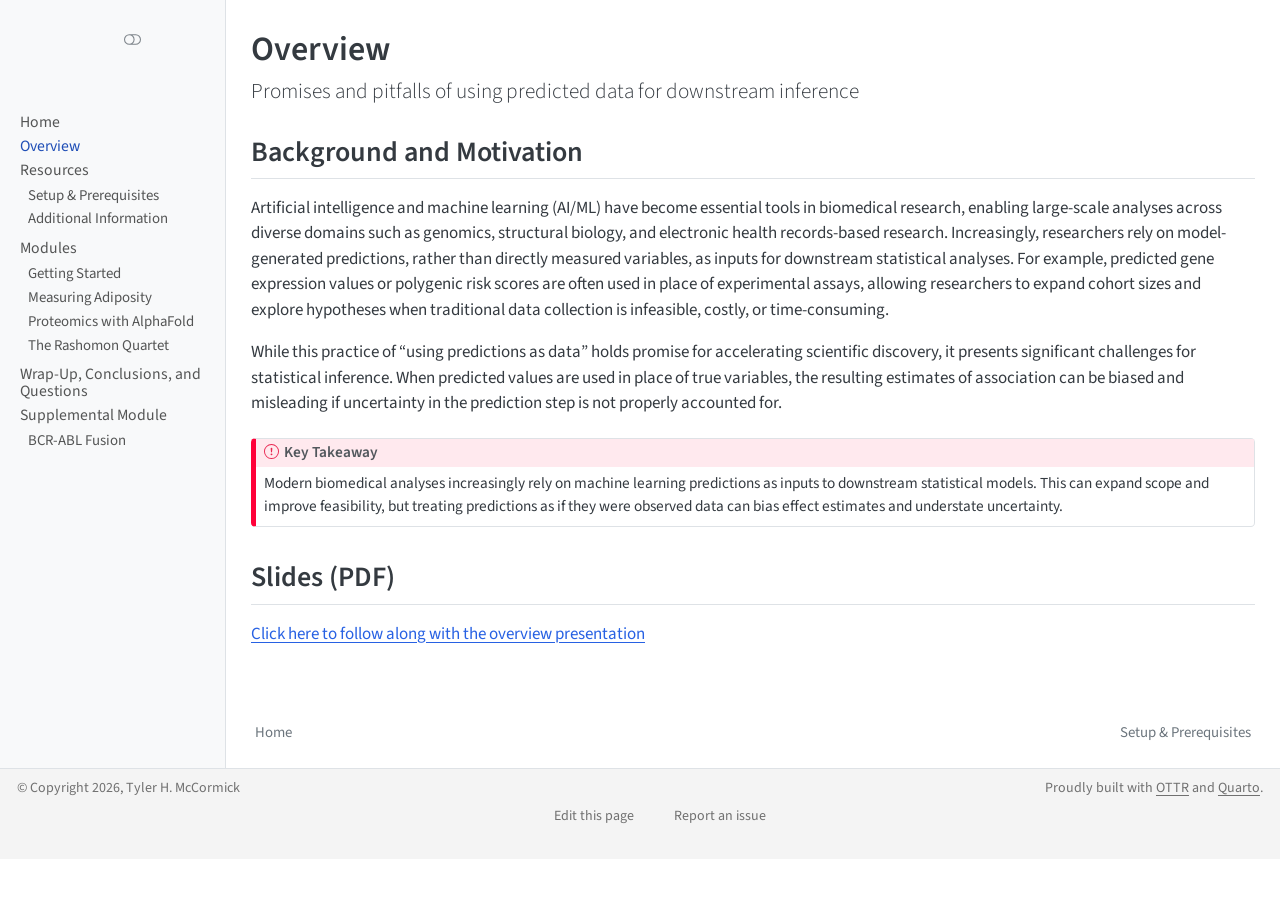
==== commit b2e82009: "Some small changes: - Updating parameters in Unit00 - Fixing bug in Unit01 supplement - Updating doc" ====
--- a/docs/content/slides.html
+++ b/docs/content/slides.html
@@ -2,7 +2,7 @@
 <html xmlns="http://www.w3.org/1999/xhtml" lang="en" xml:lang="en"><head>
 
 <meta charset="utf-8">
-<meta name="generator" content="quarto-1.8.27">
+<meta name="generator" content="quarto-1.5.57">
 
 <meta name="viewport" content="width=device-width, initial-scale=1.0, user-scalable=yes">
 
@@ -31,21 +31,17 @@
 <meta name="quarto:offset" content="../">
 <link href="../content/setup.html" rel="next">
 <link href="../index.html" rel="prev">
-<script src="../site_libs/quarto-html/quarto.js" type="module"></script>
-<script src="../site_libs/quarto-html/tabsets/tabsets.js" type="module"></script>
-<script src="../site_libs/quarto-html/axe/axe-check.js" type="module"></script>
+<script src="../site_libs/quarto-html/quarto.js"></script>
 <script src="../site_libs/quarto-html/popper.min.js"></script>
 <script src="../site_libs/quarto-html/tippy.umd.min.js"></script>
 <script src="../site_libs/quarto-html/anchor.min.js"></script>
 <link href="../site_libs/quarto-html/tippy.css" rel="stylesheet">
-<link href="../site_libs/quarto-html/quarto-syntax-highlighting-ed96de9b727972fe78a7b5d16c58bf87.css" rel="stylesheet" class="quarto-color-scheme" id="quarto-text-highlighting-styles">
-<link href="../site_libs/quarto-html/quarto-syntax-highlighting-dark-4d9afe2b8d18ee9fa5d0d57b5ed4214d.css" rel="stylesheet" class="quarto-color-scheme quarto-color-alternate" id="quarto-text-highlighting-styles">
-<link href="../site_libs/quarto-html/quarto-syntax-highlighting-ed96de9b727972fe78a7b5d16c58bf87.css" rel="stylesheet" class="quarto-color-scheme-extra" id="quarto-text-highlighting-styles">
+<link href="../site_libs/quarto-html/quarto-syntax-highlighting.css" rel="stylesheet" class="quarto-color-scheme" id="quarto-text-highlighting-styles">
+<link href="../site_libs/quarto-html/quarto-syntax-highlighting-dark.css" rel="prefetch" class="quarto-color-scheme quarto-color-alternate" id="quarto-text-highlighting-styles">
 <script src="../site_libs/bootstrap/bootstrap.min.js"></script>
 <link href="../site_libs/bootstrap/bootstrap-icons.css" rel="stylesheet">
-<link href="../site_libs/bootstrap/bootstrap-b24315f2d5a146a81980c17b8be4e782.min.css" rel="stylesheet" append-hash="true" class="quarto-color-scheme" id="quarto-bootstrap" data-mode="light">
-<link href="../site_libs/bootstrap/bootstrap-dark-f1bee9fd8c8994abbf8a3d7a96361887.min.css" rel="stylesheet" append-hash="true" class="quarto-color-scheme quarto-color-alternate" id="quarto-bootstrap" data-mode="dark">
-<link href="../site_libs/bootstrap/bootstrap-b24315f2d5a146a81980c17b8be4e782.min.css" rel="stylesheet" append-hash="true" class="quarto-color-scheme-extra" id="quarto-bootstrap" data-mode="light">
+<link href="../site_libs/bootstrap/bootstrap.min.css" rel="stylesheet" class="quarto-color-scheme" id="quarto-bootstrap" data-mode="light">
+<link href="../site_libs/bootstrap/bootstrap-dark.min.css" rel="prefetch" class="quarto-color-scheme quarto-color-alternate" id="quarto-bootstrap" data-mode="dark">
 <script id="quarto-search-options" type="application/json">{
   "location": "sidebar",
   "copy-button": false,
@@ -81,169 +77,7 @@
 <meta property="og:site_name" content="Prediction-Based Inference Short Course">
 </head>
 
-<body class="nav-sidebar docked quarto-light"><script id="quarto-html-before-body" type="application/javascript">
-    const toggleBodyColorMode = (bsSheetEl) => {
-      const mode = bsSheetEl.getAttribute("data-mode");
-      const bodyEl = window.document.querySelector("body");
-      if (mode === "dark") {
-        bodyEl.classList.add("quarto-dark");
-        bodyEl.classList.remove("quarto-light");
-      } else {
-        bodyEl.classList.add("quarto-light");
-        bodyEl.classList.remove("quarto-dark");
-      }
-    }
-    const toggleBodyColorPrimary = () => {
-      const bsSheetEl = window.document.querySelector("link#quarto-bootstrap:not([rel=disabled-stylesheet])");
-      if (bsSheetEl) {
-        toggleBodyColorMode(bsSheetEl);
-      }
-    }
-    const setColorSchemeToggle = (alternate) => {
-      const toggles = window.document.querySelectorAll('.quarto-color-scheme-toggle');
-      for (let i=0; i < toggles.length; i++) {
-        const toggle = toggles[i];
-        if (toggle) {
-          if (alternate) {
-            toggle.classList.add("alternate");
-          } else {
-            toggle.classList.remove("alternate");
-          }
-        }
-      }
-    };
-    const toggleColorMode = (alternate) => {
-      // Switch the stylesheets
-      const primaryStylesheets = window.document.querySelectorAll('link.quarto-color-scheme:not(.quarto-color-alternate)');
-      const alternateStylesheets = window.document.querySelectorAll('link.quarto-color-scheme.quarto-color-alternate');
-      manageTransitions('#quarto-margin-sidebar .nav-link', false);
-      if (alternate) {
-        // note: dark is layered on light, we don't disable primary!
-        enableStylesheet(alternateStylesheets);
-        for (const sheetNode of alternateStylesheets) {
-          if (sheetNode.id === "quarto-bootstrap") {
-            toggleBodyColorMode(sheetNode);
-          }
-        }
-      } else {
-        disableStylesheet(alternateStylesheets);
-        enableStylesheet(primaryStylesheets)
-        toggleBodyColorPrimary();
-      }
-      manageTransitions('#quarto-margin-sidebar .nav-link', true);
-      // Switch the toggles
-      setColorSchemeToggle(alternate)
-      // Hack to workaround the fact that safari doesn't
-      // properly recolor the scrollbar when toggling (#1455)
-      if (navigator.userAgent.indexOf('Safari') > 0 && navigator.userAgent.indexOf('Chrome') == -1) {
-        manageTransitions("body", false);
-        window.scrollTo(0, 1);
-        setTimeout(() => {
-          window.scrollTo(0, 0);
-          manageTransitions("body", true);
-        }, 40);
-      }
-    }
-    const disableStylesheet = (stylesheets) => {
-      for (let i=0; i < stylesheets.length; i++) {
-        const stylesheet = stylesheets[i];
-        stylesheet.rel = 'disabled-stylesheet';
-      }
-    }
-    const enableStylesheet = (stylesheets) => {
-      for (let i=0; i < stylesheets.length; i++) {
-        const stylesheet = stylesheets[i];
-        if(stylesheet.rel !== 'stylesheet') { // for Chrome, which will still FOUC without this check
-          stylesheet.rel = 'stylesheet';
-        }
-      }
-    }
-    const manageTransitions = (selector, allowTransitions) => {
-      const els = window.document.querySelectorAll(selector);
-      for (let i=0; i < els.length; i++) {
-        const el = els[i];
-        if (allowTransitions) {
-          el.classList.remove('notransition');
-        } else {
-          el.classList.add('notransition');
-        }
-      }
-    }
-    const isFileUrl = () => {
-      return window.location.protocol === 'file:';
-    }
-    const hasAlternateSentinel = () => {
-      let styleSentinel = getColorSchemeSentinel();
-      if (styleSentinel !== null) {
-        return styleSentinel === "alternate";
-      } else {
-        return false;
-      }
-    }
-    const setStyleSentinel = (alternate) => {
-      const value = alternate ? "alternate" : "default";
-      if (!isFileUrl()) {
-        window.localStorage.setItem("quarto-color-scheme", value);
-      } else {
-        localAlternateSentinel = value;
-      }
-    }
-    const getColorSchemeSentinel = () => {
-      if (!isFileUrl()) {
-        const storageValue = window.localStorage.getItem("quarto-color-scheme");
-        return storageValue != null ? storageValue : localAlternateSentinel;
-      } else {
-        return localAlternateSentinel;
-      }
-    }
-    const toggleGiscusIfUsed = (isAlternate, darkModeDefault) => {
-      const baseTheme = document.querySelector('#giscus-base-theme')?.value ?? 'light';
-      const alternateTheme = document.querySelector('#giscus-alt-theme')?.value ?? 'dark';
-      let newTheme = '';
-      if(authorPrefersDark) {
-        newTheme = isAlternate ? baseTheme : alternateTheme;
-      } else {
-        newTheme = isAlternate ? alternateTheme : baseTheme;
-      }
-      const changeGiscusTheme = () => {
-        // From: https://github.com/giscus/giscus/issues/336
-        const sendMessage = (message) => {
-          const iframe = document.querySelector('iframe.giscus-frame');
-          if (!iframe) return;
-          iframe.contentWindow.postMessage({ giscus: message }, 'https://giscus.app');
-        }
-        sendMessage({
-          setConfig: {
-            theme: newTheme
-          }
-        });
-      }
-      const isGiscussLoaded = window.document.querySelector('iframe.giscus-frame') !== null;
-      if (isGiscussLoaded) {
-        changeGiscusTheme();
-      }
-    };
-    const authorPrefersDark = false;
-    const darkModeDefault = authorPrefersDark;
-      document.querySelector('link#quarto-text-highlighting-styles.quarto-color-scheme-extra').rel = 'disabled-stylesheet';
-      document.querySelector('link#quarto-bootstrap.quarto-color-scheme-extra').rel = 'disabled-stylesheet';
-    let localAlternateSentinel = darkModeDefault ? 'alternate' : 'default';
-    // Dark / light mode switch
-    window.quartoToggleColorScheme = () => {
-      // Read the current dark / light value
-      let toAlternate = !hasAlternateSentinel();
-      toggleColorMode(toAlternate);
-      setStyleSentinel(toAlternate);
-      toggleGiscusIfUsed(toAlternate, darkModeDefault);
-      window.dispatchEvent(new Event('resize'));
-    };
-    // Switch to dark mode if need be
-    if (hasAlternateSentinel()) {
-      toggleColorMode(true);
-    } else {
-      toggleColorMode(false);
-    }
-  </script>
+<body class="nav-sidebar docked">
 
 <div id="quarto-search-results"></div>
   <header id="quarto-header" class="headroom fixed-top">
@@ -267,8 +101,7 @@
   <nav id="quarto-sidebar" class="sidebar collapse collapse-horizontal quarto-sidebar-collapse-item sidebar-navigation docked overflow-auto">
     <div class="pt-lg-2 mt-2 text-center sidebar-header">
       <a href="../index.html" class="sidebar-logo-link">
-      <img src="../content/images/ipd.png" alt="" class="sidebar-logo light-content py-0 d-lg-inline d-none">
-      <img src="../content/images/ipd.png" alt="" class="sidebar-logo dark-content py-0 d-lg-inline d-none">
+      <img src="../content/images/ipd.png" alt="" class="sidebar-logo py-0 d-lg-inline d-none">
       </a>
       <div class="sidebar-tools-main tools-wide">
     <a href="javascript:window.quartoToggleColorScheme();" title="Toggle Dark Mode" class="quarto-navigation-tool px-1" aria-label="Toggle Dark Mode"><i class="bi bi-moon"></i></a>
@@ -396,7 +229,6 @@
 <!-- main -->
 <main class="content column-page-right" id="quarto-document-content">
 
-
 <header id="title-block-header" class="quarto-title-block default">
 <div class="quarto-title">
 <h1 class="title">Overview</h1>
@@ -431,7 +263,7 @@
 <i class="callout-icon"></i>
 </div>
 <div class="callout-title-container flex-fill">
-<span class="screen-reader-only">Important</span>Key Takeaway
+Key Takeaway
 </div>
 </div>
 <div class="callout-body-container callout-body">
@@ -554,281 +386,433 @@
 
 </main> <!-- /main -->
 <script>
+
   document.addEventListener("DOMContentLoaded", function () {
+
     const selector =
+
       'a[href="javascript:window.quartoToggleColorScheme();"]:not(.quarto-color-scheme-toggle)';
 
+
+
     const button = document.querySelector(selector);
+
     if (!button) return;
 
+
+
     const updateIcon = function () {
+
       const isDark = document.body.classList.contains("quarto-dark");
+
       button.innerHTML = isDark ? '<i class="bi bi-sun"></i>' : '<i class="bi bi-moon"></i>';
+
       button.title = isDark ? "Switch to Light Mode" : "Switch to Dark Mode";
+
       button.setAttribute("aria-label", button.title);
+
     };
 
+
+
     updateIcon();
 
+
+
     const observer = new MutationObserver(updateIcon);
+
     observer.observe(document.body, { attributes: true, attributeFilter: ["class"] });
 
+
+
     button.addEventListener("click", function () {
+
       setTimeout(updateIcon, 0);
+
     });
+
   });
+
 </script>
+
 <script id="quarto-html-after-body" type="application/javascript">
-  window.document.addEventListener("DOMContentLoaded", function (event) {
-    // Ensure there is a toggle, if there isn't float one in the top right
-    if (window.document.querySelector('.quarto-color-scheme-toggle') === null) {
-      const a = window.document.createElement('a');
-      a.classList.add('top-right');
-      a.classList.add('quarto-color-scheme-toggle');
-      a.href = "";
-      a.onclick = function() { try { window.quartoToggleColorScheme(); } catch {} return false; };
-      const i = window.document.createElement("i");
-      i.classList.add('bi');
-      a.appendChild(i);
-      window.document.body.appendChild(a);
-    }
-    setColorSchemeToggle(hasAlternateSentinel())
-    const icon = "";
-    const anchorJS = new window.AnchorJS();
-    anchorJS.options = {
-      placement: 'right',
-      icon: icon
-    };
-    anchorJS.add('.anchored');
-    const isCodeAnnotation = (el) => {
-      for (const clz of el.classList) {
-        if (clz.startsWith('code-annotation-')) {                     
-          return true;
-        }
-      }
+window.document.addEventListener("DOMContentLoaded", function (event) {
+  const toggleBodyColorMode = (bsSheetEl) => {
+    const mode = bsSheetEl.getAttribute("data-mode");
+    const bodyEl = window.document.querySelector("body");
+    if (mode === "dark") {
+      bodyEl.classList.add("quarto-dark");
+      bodyEl.classList.remove("quarto-light");
+    } else {
+      bodyEl.classList.add("quarto-light");
+      bodyEl.classList.remove("quarto-dark");
+    }
+  }
+  const toggleBodyColorPrimary = () => {
+    const bsSheetEl = window.document.querySelector("link#quarto-bootstrap");
+    if (bsSheetEl) {
+      toggleBodyColorMode(bsSheetEl);
+    }
+  }
+  toggleBodyColorPrimary();  
+  const disableStylesheet = (stylesheets) => {
+    for (let i=0; i < stylesheets.length; i++) {
+      const stylesheet = stylesheets[i];
+      stylesheet.rel = 'prefetch';
+    }
+  }
+  const enableStylesheet = (stylesheets) => {
+    for (let i=0; i < stylesheets.length; i++) {
+      const stylesheet = stylesheets[i];
+      stylesheet.rel = 'stylesheet';
+    }
+  }
+  const manageTransitions = (selector, allowTransitions) => {
+    const els = window.document.querySelectorAll(selector);
+    for (let i=0; i < els.length; i++) {
+      const el = els[i];
+      if (allowTransitions) {
+        el.classList.remove('notransition');
+      } else {
+        el.classList.add('notransition');
+      }
+    }
+  }
+  const toggleGiscusIfUsed = (isAlternate, darkModeDefault) => {
+    const baseTheme = document.querySelector('#giscus-base-theme')?.value ?? 'light';
+    const alternateTheme = document.querySelector('#giscus-alt-theme')?.value ?? 'dark';
+    let newTheme = '';
+    if(darkModeDefault) {
+      newTheme = isAlternate ? baseTheme : alternateTheme;
+    } else {
+      newTheme = isAlternate ? alternateTheme : baseTheme;
+    }
+    const changeGiscusTheme = () => {
+      // From: https://github.com/giscus/giscus/issues/336
+      const sendMessage = (message) => {
+        const iframe = document.querySelector('iframe.giscus-frame');
+        if (!iframe) return;
+        iframe.contentWindow.postMessage({ giscus: message }, 'https://giscus.app');
+      }
+      sendMessage({
+        setConfig: {
+          theme: newTheme
+        }
+      });
+    }
+    const isGiscussLoaded = window.document.querySelector('iframe.giscus-frame') !== null;
+    if (isGiscussLoaded) {
+      changeGiscusTheme();
+    }
+  }
+  const toggleColorMode = (alternate) => {
+    // Switch the stylesheets
+    const alternateStylesheets = window.document.querySelectorAll('link.quarto-color-scheme.quarto-color-alternate');
+    manageTransitions('#quarto-margin-sidebar .nav-link', false);
+    if (alternate) {
+      enableStylesheet(alternateStylesheets);
+      for (const sheetNode of alternateStylesheets) {
+        if (sheetNode.id === "quarto-bootstrap") {
+          toggleBodyColorMode(sheetNode);
+        }
+      }
+    } else {
+      disableStylesheet(alternateStylesheets);
+      toggleBodyColorPrimary();
+    }
+    manageTransitions('#quarto-margin-sidebar .nav-link', true);
+    // Switch the toggles
+    const toggles = window.document.querySelectorAll('.quarto-color-scheme-toggle');
+    for (let i=0; i < toggles.length; i++) {
+      const toggle = toggles[i];
+      if (toggle) {
+        if (alternate) {
+          toggle.classList.add("alternate");     
+        } else {
+          toggle.classList.remove("alternate");
+        }
+      }
+    }
+    // Hack to workaround the fact that safari doesn't
+    // properly recolor the scrollbar when toggling (#1455)
+    if (navigator.userAgent.indexOf('Safari') > 0 && navigator.userAgent.indexOf('Chrome') == -1) {
+      manageTransitions("body", false);
+      window.scrollTo(0, 1);
+      setTimeout(() => {
+        window.scrollTo(0, 0);
+        manageTransitions("body", true);
+      }, 40);  
+    }
+  }
+  const isFileUrl = () => { 
+    return window.location.protocol === 'file:';
+  }
+  const hasAlternateSentinel = () => {  
+    let styleSentinel = getColorSchemeSentinel();
+    if (styleSentinel !== null) {
+      return styleSentinel === "alternate";
+    } else {
       return false;
     }
-    const onCopySuccess = function(e) {
-      // button target
-      const button = e.trigger;
-      // don't keep focus
-      button.blur();
-      // flash "checked"
-      button.classList.add('code-copy-button-checked');
-      var currentTitle = button.getAttribute("title");
-      button.setAttribute("title", "Copied!");
-      let tooltip;
-      if (window.bootstrap) {
-        button.setAttribute("data-bs-toggle", "tooltip");
-        button.setAttribute("data-bs-placement", "left");
-        button.setAttribute("data-bs-title", "Copied!");
-        tooltip = new bootstrap.Tooltip(button, 
-          { trigger: "manual", 
-            customClass: "code-copy-button-tooltip",
-            offset: [0, -8]});
-        tooltip.show();    
-      }
-      setTimeout(function() {
-        if (tooltip) {
-          tooltip.hide();
-          button.removeAttribute("data-bs-title");
-          button.removeAttribute("data-bs-toggle");
-          button.removeAttribute("data-bs-placement");
-        }
-        button.setAttribute("title", currentTitle);
-        button.classList.remove('code-copy-button-checked');
-      }, 1000);
-      // clear code selection
-      e.clearSelection();
-    }
-    const getTextToCopy = function(trigger) {
-      const outerScaffold = trigger.parentElement.cloneNode(true);
-      const codeEl = outerScaffold.querySelector('code');
+  }
+  const setStyleSentinel = (alternate) => {
+    const value = alternate ? "alternate" : "default";
+    if (!isFileUrl()) {
+      window.localStorage.setItem("quarto-color-scheme", value);
+    } else {
+      localAlternateSentinel = value;
+    }
+  }
+  const getColorSchemeSentinel = () => {
+    if (!isFileUrl()) {
+      const storageValue = window.localStorage.getItem("quarto-color-scheme");
+      return storageValue != null ? storageValue : localAlternateSentinel;
+    } else {
+      return localAlternateSentinel;
+    }
+  }
+  const darkModeDefault = false;
+  let localAlternateSentinel = darkModeDefault ? 'alternate' : 'default';
+  // Dark / light mode switch
+  window.quartoToggleColorScheme = () => {
+    // Read the current dark / light value 
+    let toAlternate = !hasAlternateSentinel();
+    toggleColorMode(toAlternate);
+    setStyleSentinel(toAlternate);
+    toggleGiscusIfUsed(toAlternate, darkModeDefault);
+  };
+  // Ensure there is a toggle, if there isn't float one in the top right
+  if (window.document.querySelector('.quarto-color-scheme-toggle') === null) {
+    const a = window.document.createElement('a');
+    a.classList.add('top-right');
+    a.classList.add('quarto-color-scheme-toggle');
+    a.href = "";
+    a.onclick = function() { try { window.quartoToggleColorScheme(); } catch {} return false; };
+    const i = window.document.createElement("i");
+    i.classList.add('bi');
+    a.appendChild(i);
+    window.document.body.appendChild(a);
+  }
+  // Switch to dark mode if need be
+  if (hasAlternateSentinel()) {
+    toggleColorMode(true);
+  } else {
+    toggleColorMode(false);
+  }
+  const icon = "";
+  const anchorJS = new window.AnchorJS();
+  anchorJS.options = {
+    placement: 'right',
+    icon: icon
+  };
+  anchorJS.add('.anchored');
+  const isCodeAnnotation = (el) => {
+    for (const clz of el.classList) {
+      if (clz.startsWith('code-annotation-')) {                     
+        return true;
+      }
+    }
+    return false;
+  }
+  const onCopySuccess = function(e) {
+    // button target
+    const button = e.trigger;
+    // don't keep focus
+    button.blur();
+    // flash "checked"
+    button.classList.add('code-copy-button-checked');
+    var currentTitle = button.getAttribute("title");
+    button.setAttribute("title", "Copied!");
+    let tooltip;
+    if (window.bootstrap) {
+      button.setAttribute("data-bs-toggle", "tooltip");
+      button.setAttribute("data-bs-placement", "left");
+      button.setAttribute("data-bs-title", "Copied!");
+      tooltip = new bootstrap.Tooltip(button, 
+        { trigger: "manual", 
+          customClass: "code-copy-button-tooltip",
+          offset: [0, -8]});
+      tooltip.show();    
+    }
+    setTimeout(function() {
+      if (tooltip) {
+        tooltip.hide();
+        button.removeAttribute("data-bs-title");
+        button.removeAttribute("data-bs-toggle");
+        button.removeAttribute("data-bs-placement");
+      }
+      button.setAttribute("title", currentTitle);
+      button.classList.remove('code-copy-button-checked');
+    }, 1000);
+    // clear code selection
+    e.clearSelection();
+  }
+  const getTextToCopy = function(trigger) {
+      const codeEl = trigger.previousElementSibling.cloneNode(true);
       for (const childEl of codeEl.children) {
         if (isCodeAnnotation(childEl)) {
           childEl.remove();
         }
       }
       return codeEl.innerText;
-    }
-    const clipboard = new window.ClipboardJS('.code-copy-button:not([data-in-quarto-modal])', {
-      text: getTextToCopy
+  }
+  const clipboard = new window.ClipboardJS('.code-copy-button:not([data-in-quarto-modal])', {
+    text: getTextToCopy
+  });
+  clipboard.on('success', onCopySuccess);
+  if (window.document.getElementById('quarto-embedded-source-code-modal')) {
+    // For code content inside modals, clipBoardJS needs to be initialized with a container option
+    // TODO: Check when it could be a function (https://github.com/zenorocha/clipboard.js/issues/860)
+    const clipboardModal = new window.ClipboardJS('.code-copy-button[data-in-quarto-modal]', {
+      text: getTextToCopy,
+      container: window.document.getElementById('quarto-embedded-source-code-modal')
     });
-    clipboard.on('success', onCopySuccess);
-    if (window.document.getElementById('quarto-embedded-source-code-modal')) {
-      const clipboardModal = new window.ClipboardJS('.code-copy-button[data-in-quarto-modal]', {
-        text: getTextToCopy,
-        container: window.document.getElementById('quarto-embedded-source-code-modal')
-      });
-      clipboardModal.on('success', onCopySuccess);
-    }
-      var localhostRegex = new RegExp(/^(?:http|https):\/\/localhost\:?[0-9]*\//);
-      var mailtoRegex = new RegExp(/^mailto:/);
-        var filterRegex = new RegExp("https:\/\/thmccormick\.github\.io\/ipd-short-course\/");
-      var isInternal = (href) => {
-          return filterRegex.test(href) || localhostRegex.test(href) || mailtoRegex.test(href);
-      }
-      // Inspect non-navigation links and adorn them if external
-     var links = window.document.querySelectorAll('a[href]:not(.nav-link):not(.navbar-brand):not(.toc-action):not(.sidebar-link):not(.sidebar-item-toggle):not(.pagination-link):not(.no-external):not([aria-hidden]):not(.dropdown-item):not(.quarto-navigation-tool):not(.about-link)');
-      for (var i=0; i<links.length; i++) {
-        const link = links[i];
-        if (!isInternal(link.href)) {
-          // undo the damage that might have been done by quarto-nav.js in the case of
-          // links that we want to consider external
-          if (link.dataset.originalHref !== undefined) {
-            link.href = link.dataset.originalHref;
+    clipboardModal.on('success', onCopySuccess);
+  }
+    var localhostRegex = new RegExp(/^(?:http|https):\/\/localhost\:?[0-9]*\//);
+    var mailtoRegex = new RegExp(/^mailto:/);
+      var filterRegex = new RegExp("https:\/\/thmccormick\.github\.io\/ipd-short-course\/");
+    var isInternal = (href) => {
+        return filterRegex.test(href) || localhostRegex.test(href) || mailtoRegex.test(href);
+    }
+    // Inspect non-navigation links and adorn them if external
+ 	var links = window.document.querySelectorAll('a[href]:not(.nav-link):not(.navbar-brand):not(.toc-action):not(.sidebar-link):not(.sidebar-item-toggle):not(.pagination-link):not(.no-external):not([aria-hidden]):not(.dropdown-item):not(.quarto-navigation-tool):not(.about-link)');
+    for (var i=0; i<links.length; i++) {
+      const link = links[i];
+      if (!isInternal(link.href)) {
+        // undo the damage that might have been done by quarto-nav.js in the case of
+        // links that we want to consider external
+        if (link.dataset.originalHref !== undefined) {
+          link.href = link.dataset.originalHref;
+        }
+      }
+    }
+  function tippyHover(el, contentFn, onTriggerFn, onUntriggerFn) {
+    const config = {
+      allowHTML: true,
+      maxWidth: 500,
+      delay: 100,
+      arrow: false,
+      appendTo: function(el) {
+          return el.parentElement;
+      },
+      interactive: true,
+      interactiveBorder: 10,
+      theme: 'quarto',
+      placement: 'bottom-start',
+    };
+    if (contentFn) {
+      config.content = contentFn;
+    }
+    if (onTriggerFn) {
+      config.onTrigger = onTriggerFn;
+    }
+    if (onUntriggerFn) {
+      config.onUntrigger = onUntriggerFn;
+    }
+    window.tippy(el, config); 
+  }
+  const noterefs = window.document.querySelectorAll('a[role="doc-noteref"]');
+  for (var i=0; i<noterefs.length; i++) {
+    const ref = noterefs[i];
+    tippyHover(ref, function() {
+      // use id or data attribute instead here
+      let href = ref.getAttribute('data-footnote-href') || ref.getAttribute('href');
+      try { href = new URL(href).hash; } catch {}
+      const id = href.replace(/^#\/?/, "");
+      const note = window.document.getElementById(id);
+      if (note) {
+        return note.innerHTML;
+      } else {
+        return "";
+      }
+    });
+  }
+  const xrefs = window.document.querySelectorAll('a.quarto-xref');
+  const processXRef = (id, note) => {
+    // Strip column container classes
+    const stripColumnClz = (el) => {
+      el.classList.remove("page-full", "page-columns");
+      if (el.children) {
+        for (const child of el.children) {
+          stripColumnClz(child);
+        }
+      }
+    }
+    stripColumnClz(note)
+    if (id === null || id.startsWith('sec-')) {
+      // Special case sections, only their first couple elements
+      const container = document.createElement("div");
+      if (note.children && note.children.length > 2) {
+        container.appendChild(note.children[0].cloneNode(true));
+        for (let i = 1; i < note.children.length; i++) {
+          const child = note.children[i];
+          if (child.tagName === "P" && child.innerText === "") {
+            continue;
+          } else {
+            container.appendChild(child.cloneNode(true));
+            break;
           }
         }
-      }
-    function tippyHover(el, contentFn, onTriggerFn, onUntriggerFn) {
-      const config = {
-        allowHTML: true,
-        maxWidth: 500,
-        delay: 100,
-        arrow: false,
-        appendTo: function(el) {
-            return el.parentElement;
-        },
-        interactive: true,
-        interactiveBorder: 10,
-        theme: 'quarto',
-        placement: 'bottom-start',
-      };
-      if (contentFn) {
-        config.content = contentFn;
-      }
-      if (onTriggerFn) {
-        config.onTrigger = onTriggerFn;
-      }
-      if (onUntriggerFn) {
-        config.onUntrigger = onUntriggerFn;
-      }
-      window.tippy(el, config); 
-    }
-    const noterefs = window.document.querySelectorAll('a[role="doc-noteref"]');
-    for (var i=0; i<noterefs.length; i++) {
-      const ref = noterefs[i];
-      tippyHover(ref, function() {
-        // use id or data attribute instead here
-        let href = ref.getAttribute('data-footnote-href') || ref.getAttribute('href');
-        try { href = new URL(href).hash; } catch {}
-        const id = href.replace(/^#\/?/, "");
-        const note = window.document.getElementById(id);
-        if (note) {
-          return note.innerHTML;
-        } else {
-          return "";
-        }
-      });
-    }
-    const xrefs = window.document.querySelectorAll('a.quarto-xref');
-    const processXRef = (id, note) => {
-      // Strip column container classes
-      const stripColumnClz = (el) => {
-        el.classList.remove("page-full", "page-columns");
-        if (el.children) {
-          for (const child of el.children) {
-            stripColumnClz(child);
-          }
-        }
-      }
-      stripColumnClz(note)
-      if (id === null || id.startsWith('sec-')) {
-        // Special case sections, only their first couple elements
-        const container = document.createElement("div");
-        if (note.children && note.children.length > 2) {
-          container.appendChild(note.children[0].cloneNode(true));
-          for (let i = 1; i < note.children.length; i++) {
-            const child = note.children[i];
-            if (child.tagName === "P" && child.innerText === "") {
-              continue;
-            } else {
-              container.appendChild(child.cloneNode(true));
-              break;
-            }
-          }
-          if (window.Quarto?.typesetMath) {
-            window.Quarto.typesetMath(container);
-          }
-          return container.innerHTML
-        } else {
-          if (window.Quarto?.typesetMath) {
-            window.Quarto.typesetMath(note);
-          }
-          return note.innerHTML;
-        }
+        if (window.Quarto?.typesetMath) {
+          window.Quarto.typesetMath(container);
+        }
+        return container.innerHTML
       } else {
-        // Remove any anchor links if they are present
-        const anchorLink = note.querySelector('a.anchorjs-link');
-        if (anchorLink) {
-          anchorLink.remove();
-        }
         if (window.Quarto?.typesetMath) {
           window.Quarto.typesetMath(note);
         }
-        if (note.classList.contains("callout")) {
-          return note.outerHTML;
-        } else {
-          return note.innerHTML;
-        }
-      }
-    }
-    for (var i=0; i<xrefs.length; i++) {
-      const xref = xrefs[i];
-      tippyHover(xref, undefined, function(instance) {
-        instance.disable();
-        let url = xref.getAttribute('href');
-        let hash = undefined; 
-        if (url.startsWith('#')) {
-          hash = url;
-        } else {
-          try { hash = new URL(url).hash; } catch {}
-        }
-        if (hash) {
-          const id = hash.replace(/^#\/?/, "");
-          const note = window.document.getElementById(id);
-          if (note !== null) {
-            try {
-              const html = processXRef(id, note.cloneNode(true));
-              instance.setContent(html);
-            } finally {
-              instance.enable();
-              instance.show();
-            }
-          } else {
-            // See if we can fetch this
-            fetch(url.split('#')[0])
-            .then(res => res.text())
-            .then(html => {
-              const parser = new DOMParser();
-              const htmlDoc = parser.parseFromString(html, "text/html");
-              const note = htmlDoc.getElementById(id);
-              if (note !== null) {
-                const html = processXRef(id, note);
-                instance.setContent(html);
-              } 
-            }).finally(() => {
-              instance.enable();
-              instance.show();
-            });
+        return note.innerHTML;
+      }
+    } else {
+      // Remove any anchor links if they are present
+      const anchorLink = note.querySelector('a.anchorjs-link');
+      if (anchorLink) {
+        anchorLink.remove();
+      }
+      if (window.Quarto?.typesetMath) {
+        window.Quarto.typesetMath(note);
+      }
+      // TODO in 1.5, we should make sure this works without a callout special case
+      if (note.classList.contains("callout")) {
+        return note.outerHTML;
+      } else {
+        return note.innerHTML;
+      }
+    }
+  }
+  for (var i=0; i<xrefs.length; i++) {
+    const xref = xrefs[i];
+    tippyHover(xref, undefined, function(instance) {
+      instance.disable();
+      let url = xref.getAttribute('href');
+      let hash = undefined; 
+      if (url.startsWith('#')) {
+        hash = url;
+      } else {
+        try { hash = new URL(url).hash; } catch {}
+      }
+      if (hash) {
+        const id = hash.replace(/^#\/?/, "");
+        const note = window.document.getElementById(id);
+        if (note !== null) {
+          try {
+            const html = processXRef(id, note.cloneNode(true));
+            instance.setContent(html);
+          } finally {
+            instance.enable();
+            instance.show();
           }
         } else {
-          // See if we can fetch a full url (with no hash to target)
-          // This is a special case and we should probably do some content thinning / targeting
-          fetch(url)
+          // See if we can fetch this
+          fetch(url.split('#')[0])
           .then(res => res.text())
           .then(html => {
             const parser = new DOMParser();
             const htmlDoc = parser.parseFromString(html, "text/html");
-            const note = htmlDoc.querySelector('main.content');
+            const note = htmlDoc.getElementById(id);
             if (note !== null) {
-              // This should only happen for chapter cross references
-              // (since there is no id in the URL)
-              // remove the first header
-              if (note.children.length > 0 && note.children[0].tagName === "HEADER") {
-                note.children[0].remove();
-              }
-              const html = processXRef(null, note);
+              const html = processXRef(id, note);
               instance.setContent(html);
             } 
           }).finally(() => {
@@ -836,161 +820,185 @@
             instance.show();
           });
         }
-      }, function(instance) {
+      } else {
+        // See if we can fetch a full url (with no hash to target)
+        // This is a special case and we should probably do some content thinning / targeting
+        fetch(url)
+        .then(res => res.text())
+        .then(html => {
+          const parser = new DOMParser();
+          const htmlDoc = parser.parseFromString(html, "text/html");
+          const note = htmlDoc.querySelector('main.content');
+          if (note !== null) {
+            // This should only happen for chapter cross references
+            // (since there is no id in the URL)
+            // remove the first header
+            if (note.children.length > 0 && note.children[0].tagName === "HEADER") {
+              note.children[0].remove();
+            }
+            const html = processXRef(null, note);
+            instance.setContent(html);
+          } 
+        }).finally(() => {
+          instance.enable();
+          instance.show();
+        });
+      }
+    }, function(instance) {
+    });
+  }
+      let selectedAnnoteEl;
+      const selectorForAnnotation = ( cell, annotation) => {
+        let cellAttr = 'data-code-cell="' + cell + '"';
+        let lineAttr = 'data-code-annotation="' +  annotation + '"';
+        const selector = 'span[' + cellAttr + '][' + lineAttr + ']';
+        return selector;
+      }
+      const selectCodeLines = (annoteEl) => {
+        const doc = window.document;
+        const targetCell = annoteEl.getAttribute("data-target-cell");
+        const targetAnnotation = annoteEl.getAttribute("data-target-annotation");
+        const annoteSpan = window.document.querySelector(selectorForAnnotation(targetCell, targetAnnotation));
+        const lines = annoteSpan.getAttribute("data-code-lines").split(",");
+        const lineIds = lines.map((line) => {
+          return targetCell + "-" + line;
+        })
+        let top = null;
+        let height = null;
+        let parent = null;
+        if (lineIds.length > 0) {
+            //compute the position of the single el (top and bottom and make a div)
+            const el = window.document.getElementById(lineIds[0]);
+            top = el.offsetTop;
+            height = el.offsetHeight;
+            parent = el.parentElement.parentElement;
+          if (lineIds.length > 1) {
+            const lastEl = window.document.getElementById(lineIds[lineIds.length - 1]);
+            const bottom = lastEl.offsetTop + lastEl.offsetHeight;
+            height = bottom - top;
+          }
+          if (top !== null && height !== null && parent !== null) {
+            // cook up a div (if necessary) and position it 
+            let div = window.document.getElementById("code-annotation-line-highlight");
+            if (div === null) {
+              div = window.document.createElement("div");
+              div.setAttribute("id", "code-annotation-line-highlight");
+              div.style.position = 'absolute';
+              parent.appendChild(div);
+            }
+            div.style.top = top - 2 + "px";
+            div.style.height = height + 4 + "px";
+            div.style.left = 0;
+            let gutterDiv = window.document.getElementById("code-annotation-line-highlight-gutter");
+            if (gutterDiv === null) {
+              gutterDiv = window.document.createElement("div");
+              gutterDiv.setAttribute("id", "code-annotation-line-highlight-gutter");
+              gutterDiv.style.position = 'absolute';
+              const codeCell = window.document.getElementById(targetCell);
+              const gutter = codeCell.querySelector('.code-annotation-gutter');
+              gutter.appendChild(gutterDiv);
+            }
+            gutterDiv.style.top = top - 2 + "px";
+            gutterDiv.style.height = height + 4 + "px";
+          }
+          selectedAnnoteEl = annoteEl;
+        }
+      };
+      const unselectCodeLines = () => {
+        const elementsIds = ["code-annotation-line-highlight", "code-annotation-line-highlight-gutter"];
+        elementsIds.forEach((elId) => {
+          const div = window.document.getElementById(elId);
+          if (div) {
+            div.remove();
+          }
+        });
+        selectedAnnoteEl = undefined;
+      };
+        // Handle positioning of the toggle
+    window.addEventListener(
+      "resize",
+      throttle(() => {
+        elRect = undefined;
+        if (selectedAnnoteEl) {
+          selectCodeLines(selectedAnnoteEl);
+        }
+      }, 10)
+    );
+    function throttle(fn, ms) {
+    let throttle = false;
+    let timer;
+      return (...args) => {
+        if(!throttle) { // first call gets through
+            fn.apply(this, args);
+            throttle = true;
+        } else { // all the others get throttled
+            if(timer) clearTimeout(timer); // cancel #2
+            timer = setTimeout(() => {
+              fn.apply(this, args);
+              timer = throttle = false;
+            }, ms);
+        }
+      };
+    }
+      // Attach click handler to the DT
+      const annoteDls = window.document.querySelectorAll('dt[data-target-cell]');
+      for (const annoteDlNode of annoteDls) {
+        annoteDlNode.addEventListener('click', (event) => {
+          const clickedEl = event.target;
+          if (clickedEl !== selectedAnnoteEl) {
+            unselectCodeLines();
+            const activeEl = window.document.querySelector('dt[data-target-cell].code-annotation-active');
+            if (activeEl) {
+              activeEl.classList.remove('code-annotation-active');
+            }
+            selectCodeLines(clickedEl);
+            clickedEl.classList.add('code-annotation-active');
+          } else {
+            // Unselect the line
+            unselectCodeLines();
+            clickedEl.classList.remove('code-annotation-active');
+          }
+        });
+      }
+  const findCites = (el) => {
+    const parentEl = el.parentElement;
+    if (parentEl) {
+      const cites = parentEl.dataset.cites;
+      if (cites) {
+        return {
+          el,
+          cites: cites.split(' ')
+        };
+      } else {
+        return findCites(el.parentElement)
+      }
+    } else {
+      return undefined;
+    }
+  };
+  var bibliorefs = window.document.querySelectorAll('a[role="doc-biblioref"]');
+  for (var i=0; i<bibliorefs.length; i++) {
+    const ref = bibliorefs[i];
+    const citeInfo = findCites(ref);
+    if (citeInfo) {
+      tippyHover(citeInfo.el, function() {
+        var popup = window.document.createElement('div');
+        citeInfo.cites.forEach(function(cite) {
+          var citeDiv = window.document.createElement('div');
+          citeDiv.classList.add('hanging-indent');
+          citeDiv.classList.add('csl-entry');
+          var biblioDiv = window.document.getElementById('ref-' + cite);
+          if (biblioDiv) {
+            citeDiv.innerHTML = biblioDiv.innerHTML;
+          }
+          popup.appendChild(citeDiv);
+        });
+        return popup.innerHTML;
       });
     }
-        let selectedAnnoteEl;
-        const selectorForAnnotation = ( cell, annotation) => {
-          let cellAttr = 'data-code-cell="' + cell + '"';
-          let lineAttr = 'data-code-annotation="' +  annotation + '"';
-          const selector = 'span[' + cellAttr + '][' + lineAttr + ']';
-          return selector;
-        }
-        const selectCodeLines = (annoteEl) => {
-          const doc = window.document;
-          const targetCell = annoteEl.getAttribute("data-target-cell");
-          const targetAnnotation = annoteEl.getAttribute("data-target-annotation");
-          const annoteSpan = window.document.querySelector(selectorForAnnotation(targetCell, targetAnnotation));
-          const lines = annoteSpan.getAttribute("data-code-lines").split(",");
-          const lineIds = lines.map((line) => {
-            return targetCell + "-" + line;
-          })
-          let top = null;
-          let height = null;
-          let parent = null;
-          if (lineIds.length > 0) {
-              //compute the position of the single el (top and bottom and make a div)
-              const el = window.document.getElementById(lineIds[0]);
-              top = el.offsetTop;
-              height = el.offsetHeight;
-              parent = el.parentElement.parentElement;
-            if (lineIds.length > 1) {
-              const lastEl = window.document.getElementById(lineIds[lineIds.length - 1]);
-              const bottom = lastEl.offsetTop + lastEl.offsetHeight;
-              height = bottom - top;
-            }
-            if (top !== null && height !== null && parent !== null) {
-              // cook up a div (if necessary) and position it 
-              let div = window.document.getElementById("code-annotation-line-highlight");
-              if (div === null) {
-                div = window.document.createElement("div");
-                div.setAttribute("id", "code-annotation-line-highlight");
-                div.style.position = 'absolute';
-                parent.appendChild(div);
-              }
-              div.style.top = top - 2 + "px";
-              div.style.height = height + 4 + "px";
-              div.style.left = 0;
-              let gutterDiv = window.document.getElementById("code-annotation-line-highlight-gutter");
-              if (gutterDiv === null) {
-                gutterDiv = window.document.createElement("div");
-                gutterDiv.setAttribute("id", "code-annotation-line-highlight-gutter");
-                gutterDiv.style.position = 'absolute';
-                const codeCell = window.document.getElementById(targetCell);
-                const gutter = codeCell.querySelector('.code-annotation-gutter');
-                gutter.appendChild(gutterDiv);
-              }
-              gutterDiv.style.top = top - 2 + "px";
-              gutterDiv.style.height = height + 4 + "px";
-            }
-            selectedAnnoteEl = annoteEl;
-          }
-        };
-        const unselectCodeLines = () => {
-          const elementsIds = ["code-annotation-line-highlight", "code-annotation-line-highlight-gutter"];
-          elementsIds.forEach((elId) => {
-            const div = window.document.getElementById(elId);
-            if (div) {
-              div.remove();
-            }
-          });
-          selectedAnnoteEl = undefined;
-        };
-          // Handle positioning of the toggle
-      window.addEventListener(
-        "resize",
-        throttle(() => {
-          elRect = undefined;
-          if (selectedAnnoteEl) {
-            selectCodeLines(selectedAnnoteEl);
-          }
-        }, 10)
-      );
-      function throttle(fn, ms) {
-      let throttle = false;
-      let timer;
-        return (...args) => {
-          if(!throttle) { // first call gets through
-              fn.apply(this, args);
-              throttle = true;
-          } else { // all the others get throttled
-              if(timer) clearTimeout(timer); // cancel #2
-              timer = setTimeout(() => {
-                fn.apply(this, args);
-                timer = throttle = false;
-              }, ms);
-          }
-        };
-      }
-        // Attach click handler to the DT
-        const annoteDls = window.document.querySelectorAll('dt[data-target-cell]');
-        for (const annoteDlNode of annoteDls) {
-          annoteDlNode.addEventListener('click', (event) => {
-            const clickedEl = event.target;
-            if (clickedEl !== selectedAnnoteEl) {
-              unselectCodeLines();
-              const activeEl = window.document.querySelector('dt[data-target-cell].code-annotation-active');
-              if (activeEl) {
-                activeEl.classList.remove('code-annotation-active');
-              }
-              selectCodeLines(clickedEl);
-              clickedEl.classList.add('code-annotation-active');
-            } else {
-              // Unselect the line
-              unselectCodeLines();
-              clickedEl.classList.remove('code-annotation-active');
-            }
-          });
-        }
-    const findCites = (el) => {
-      const parentEl = el.parentElement;
-      if (parentEl) {
-        const cites = parentEl.dataset.cites;
-        if (cites) {
-          return {
-            el,
-            cites: cites.split(' ')
-          };
-        } else {
-          return findCites(el.parentElement)
-        }
-      } else {
-        return undefined;
-      }
-    };
-    var bibliorefs = window.document.querySelectorAll('a[role="doc-biblioref"]');
-    for (var i=0; i<bibliorefs.length; i++) {
-      const ref = bibliorefs[i];
-      const citeInfo = findCites(ref);
-      if (citeInfo) {
-        tippyHover(citeInfo.el, function() {
-          var popup = window.document.createElement('div');
-          citeInfo.cites.forEach(function(cite) {
-            var citeDiv = window.document.createElement('div');
-            citeDiv.classList.add('hanging-indent');
-            citeDiv.classList.add('csl-entry');
-            var biblioDiv = window.document.getElementById('ref-' + cite);
-            if (biblioDiv) {
-              citeDiv.innerHTML = biblioDiv.innerHTML;
-            }
-            popup.appendChild(citeDiv);
-          });
-          return popup.innerHTML;
-        });
-      }
-    }
-  });
-  </script>
+  }
+});
+</script>
 <nav class="page-navigation column-page-right">
   <div class="nav-page nav-page-previous">
       <a href="../index.html" class="pagination-link" aria-label="Home">
--- a/docs/site_libs/quarto-html/quarto-syntax-highlighting.css
+++ b/docs/site_libs/quarto-html/quarto-syntax-highlighting.css
@@ -0,0 +1,205 @@
+/* quarto syntax highlight colors */
+:root {
+  --quarto-hl-ot-color: #003B4F;
+  --quarto-hl-at-color: #657422;
+  --quarto-hl-ss-color: #20794D;
+  --quarto-hl-an-color: #5E5E5E;
+  --quarto-hl-fu-color: #4758AB;
+  --quarto-hl-st-color: #20794D;
+  --quarto-hl-cf-color: #003B4F;
+  --quarto-hl-op-color: #5E5E5E;
+  --quarto-hl-er-color: #AD0000;
+  --quarto-hl-bn-color: #AD0000;
+  --quarto-hl-al-color: #AD0000;
+  --quarto-hl-va-color: #111111;
+  --quarto-hl-bu-color: inherit;
+  --quarto-hl-ex-color: inherit;
+  --quarto-hl-pp-color: #AD0000;
+  --quarto-hl-in-color: #5E5E5E;
+  --quarto-hl-vs-color: #20794D;
+  --quarto-hl-wa-color: #5E5E5E;
+  --quarto-hl-do-color: #5E5E5E;
+  --quarto-hl-im-color: #00769E;
+  --quarto-hl-ch-color: #20794D;
+  --quarto-hl-dt-color: #AD0000;
+  --quarto-hl-fl-color: #AD0000;
+  --quarto-hl-co-color: #5E5E5E;
+  --quarto-hl-cv-color: #5E5E5E;
+  --quarto-hl-cn-color: #8f5902;
+  --quarto-hl-sc-color: #5E5E5E;
+  --quarto-hl-dv-color: #AD0000;
+  --quarto-hl-kw-color: #003B4F;
+}
+
+/* other quarto variables */
+:root {
+  --quarto-font-monospace: SFMono-Regular, Menlo, Monaco, Consolas, "Liberation Mono", "Courier New", monospace;
+}
+
+pre > code.sourceCode > span {
+  color: #003B4F;
+}
+
+code span {
+  color: #003B4F;
+}
+
+code.sourceCode > span {
+  color: #003B4F;
+}
+
+div.sourceCode,
+div.sourceCode pre.sourceCode {
+  color: #003B4F;
+}
+
+code span.ot {
+  color: #003B4F;
+  font-style: inherit;
+}
+
+code span.at {
+  color: #657422;
+  font-style: inherit;
+}
+
+code span.ss {
+  color: #20794D;
+  font-style: inherit;
+}
+
+code span.an {
+  color: #5E5E5E;
+  font-style: inherit;
+}
+
+code span.fu {
+  color: #4758AB;
+  font-style: inherit;
+}
+
+code span.st {
+  color: #20794D;
+  font-style: inherit;
+}
+
+code span.cf {
+  color: #003B4F;
+  font-weight: bold;
+  font-style: inherit;
+}
+
+code span.op {
+  color: #5E5E5E;
+  font-style: inherit;
+}
+
+code span.er {
+  color: #AD0000;
+  font-style: inherit;
+}
+
+code span.bn {
+  color: #AD0000;
+  font-style: inherit;
+}
+
+code span.al {
+  color: #AD0000;
+  font-style: inherit;
+}
+
+code span.va {
+  color: #111111;
+  font-style: inherit;
+}
+
+code span.bu {
+  font-style: inherit;
+}
+
+code span.ex {
+  font-style: inherit;
+}
+
+code span.pp {
+  color: #AD0000;
+  font-style: inherit;
+}
+
+code span.in {
+  color: #5E5E5E;
+  font-style: inherit;
+}
+
+code span.vs {
+  color: #20794D;
+  font-style: inherit;
+}
+
+code span.wa {
+  color: #5E5E5E;
+  font-style: italic;
+}
+
+code span.do {
+  color: #5E5E5E;
+  font-style: italic;
+}
+
+code span.im {
+  color: #00769E;
+  font-style: inherit;
+}
+
+code span.ch {
+  color: #20794D;
+  font-style: inherit;
+}
+
+code span.dt {
+  color: #AD0000;
+  font-style: inherit;
+}
+
+code span.fl {
+  color: #AD0000;
+  font-style: inherit;
+}
+
+code span.co {
+  color: #5E5E5E;
+  font-style: inherit;
+}
+
+code span.cv {
+  color: #5E5E5E;
+  font-style: italic;
+}
+
+code span.cn {
+  color: #8f5902;
+  font-style: inherit;
+}
+
+code span.sc {
+  color: #5E5E5E;
+  font-style: inherit;
+}
+
+code span.dv {
+  color: #AD0000;
+  font-style: inherit;
+}
+
+code span.kw {
+  color: #003B4F;
+  font-weight: bold;
+  font-style: inherit;
+}
+
+.prevent-inlining {
+  content: "</";
+}
+
+/*# sourceMappingURL=debc5d5d77c3f9108843748ff7464032.css.map */
--- a/docs/site_libs/quarto-html/quarto-syntax-highlighting-dark.css
+++ b/docs/site_libs/quarto-html/quarto-syntax-highlighting-dark.css
@@ -0,0 +1,189 @@
+/* quarto syntax highlight colors */
+:root {
+  --quarto-hl-al-color: #f07178;
+  --quarto-hl-an-color: #d4d0ab;
+  --quarto-hl-at-color: #00e0e0;
+  --quarto-hl-bn-color: #d4d0ab;
+  --quarto-hl-bu-color: #abe338;
+  --quarto-hl-ch-color: #abe338;
+  --quarto-hl-co-color: #f8f8f2;
+  --quarto-hl-cv-color: #ffd700;
+  --quarto-hl-cn-color: #ffd700;
+  --quarto-hl-cf-color: #ffa07a;
+  --quarto-hl-dt-color: #ffa07a;
+  --quarto-hl-dv-color: #d4d0ab;
+  --quarto-hl-do-color: #f8f8f2;
+  --quarto-hl-er-color: #f07178;
+  --quarto-hl-ex-color: #00e0e0;
+  --quarto-hl-fl-color: #d4d0ab;
+  --quarto-hl-fu-color: #ffa07a;
+  --quarto-hl-im-color: #abe338;
+  --quarto-hl-in-color: #d4d0ab;
+  --quarto-hl-kw-color: #ffa07a;
+  --quarto-hl-op-color: #ffa07a;
+  --quarto-hl-ot-color: #00e0e0;
+  --quarto-hl-pp-color: #dcc6e0;
+  --quarto-hl-re-color: #00e0e0;
+  --quarto-hl-sc-color: #abe338;
+  --quarto-hl-ss-color: #abe338;
+  --quarto-hl-st-color: #abe338;
+  --quarto-hl-va-color: #00e0e0;
+  --quarto-hl-vs-color: #abe338;
+  --quarto-hl-wa-color: #dcc6e0;
+}
+
+/* other quarto variables */
+:root {
+  --quarto-font-monospace: SFMono-Regular, Menlo, Monaco, Consolas, "Liberation Mono", "Courier New", monospace;
+}
+
+code span.al {
+  background-color: #2a0f15;
+  font-weight: bold;
+  color: #f07178;
+}
+
+code span.an {
+  color: #d4d0ab;
+}
+
+code span.at {
+  color: #00e0e0;
+}
+
+code span.bn {
+  color: #d4d0ab;
+}
+
+code span.bu {
+  color: #abe338;
+}
+
+code span.ch {
+  color: #abe338;
+}
+
+code span.co {
+  font-style: italic;
+  color: #f8f8f2;
+}
+
+code span.cv {
+  color: #ffd700;
+}
+
+code span.cn {
+  color: #ffd700;
+}
+
+code span.cf {
+  font-weight: bold;
+  color: #ffa07a;
+}
+
+code span.dt {
+  color: #ffa07a;
+}
+
+code span.dv {
+  color: #d4d0ab;
+}
+
+code span.do {
+  color: #f8f8f2;
+}
+
+code span.er {
+  color: #f07178;
+  text-decoration: underline;
+}
+
+code span.ex {
+  font-weight: bold;
+  color: #00e0e0;
+}
+
+code span.fl {
+  color: #d4d0ab;
+}
+
+code span.fu {
+  color: #ffa07a;
+}
+
+code span.im {
+  color: #abe338;
+}
+
+code span.in {
+  color: #d4d0ab;
+}
+
+code span.kw {
+  font-weight: bold;
+  color: #ffa07a;
+}
+
+pre > code.sourceCode > span {
+  color: #f8f8f2;
+}
+
+code span {
+  color: #f8f8f2;
+}
+
+code.sourceCode > span {
+  color: #f8f8f2;
+}
+
+div.sourceCode,
+div.sourceCode pre.sourceCode {
+  color: #f8f8f2;
+}
+
+code span.op {
+  color: #ffa07a;
+}
+
+code span.ot {
+  color: #00e0e0;
+}
+
+code span.pp {
+  color: #dcc6e0;
+}
+
+code span.re {
+  background-color: #f8f8f2;
+  color: #00e0e0;
+}
+
+code span.sc {
+  color: #abe338;
+}
+
+code span.ss {
+  color: #abe338;
+}
+
+code span.st {
+  color: #abe338;
+}
+
+code span.va {
+  color: #00e0e0;
+}
+
+code span.vs {
+  color: #abe338;
+}
+
+code span.wa {
+  color: #dcc6e0;
+}
+
+.prevent-inlining {
+  content: "</";
+}
+
+/*# sourceMappingURL=935a306eefa94366c21e1a970dddb765.css.map */
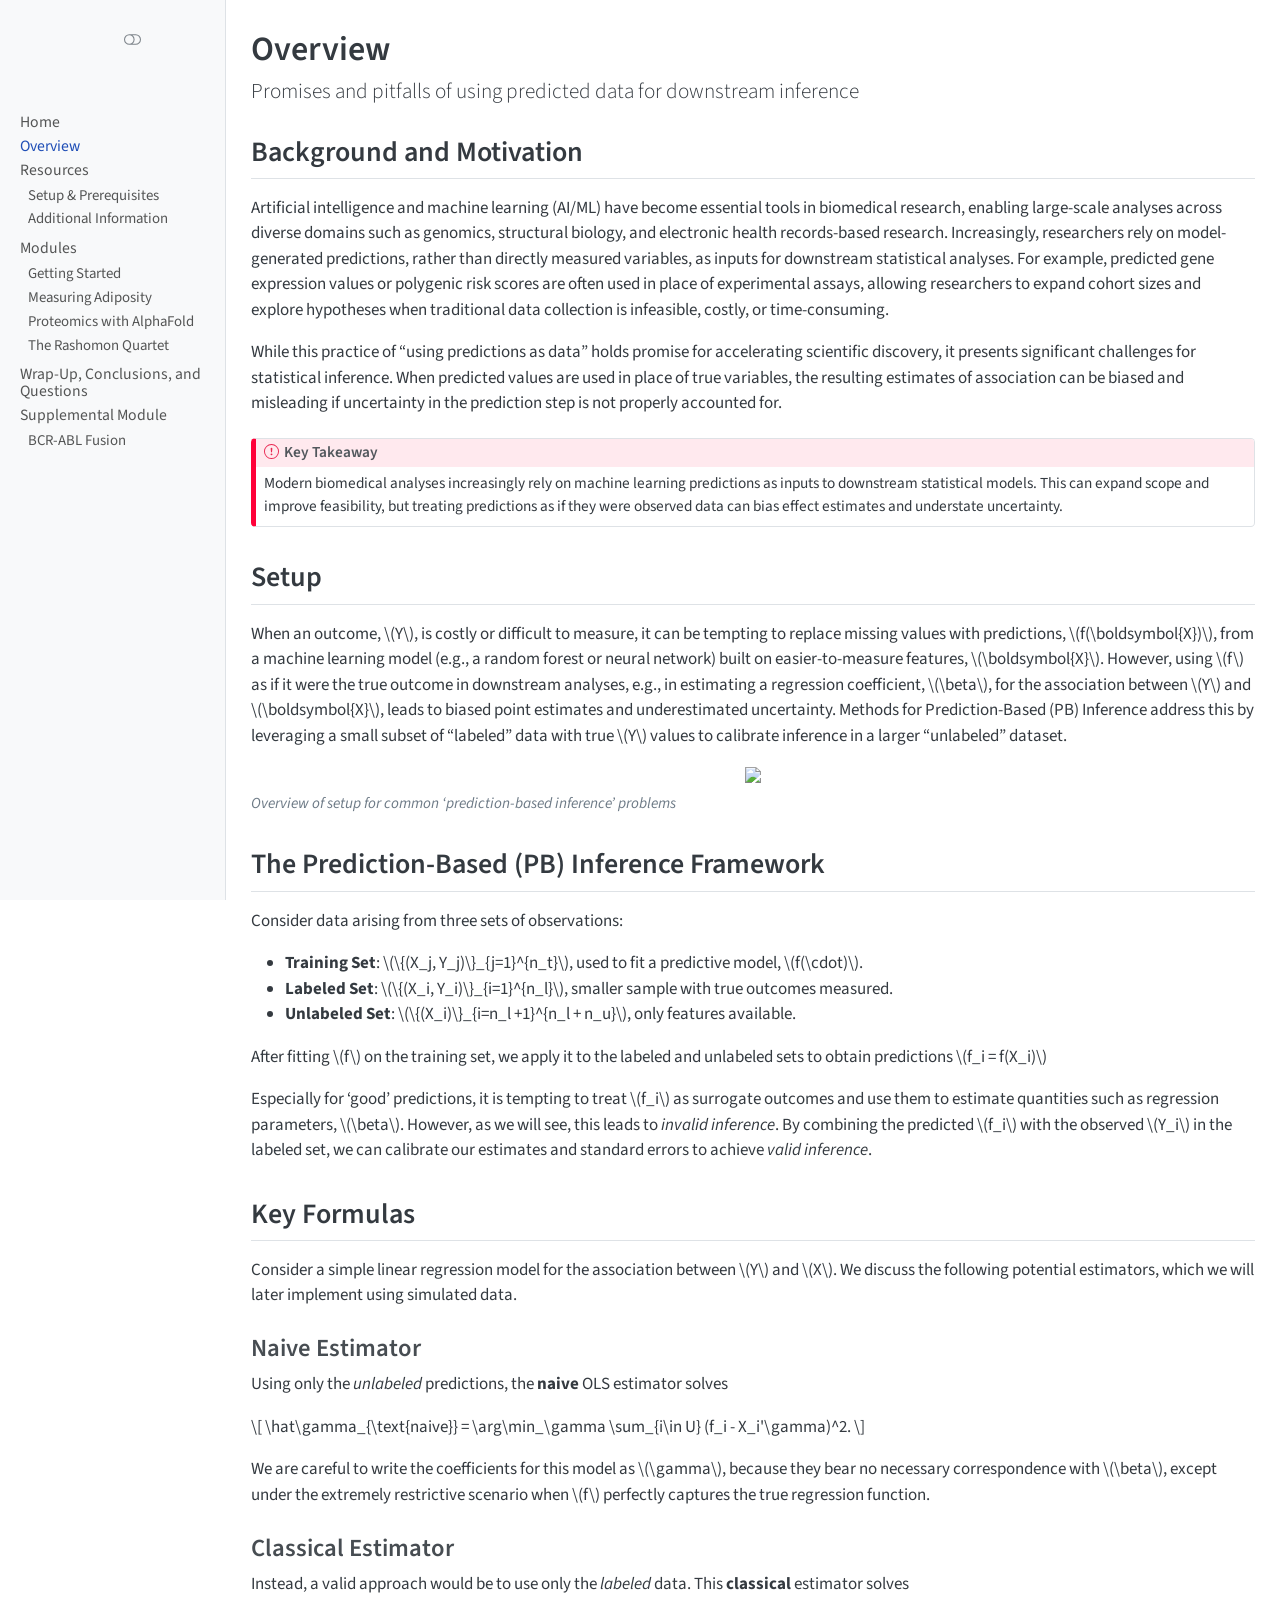
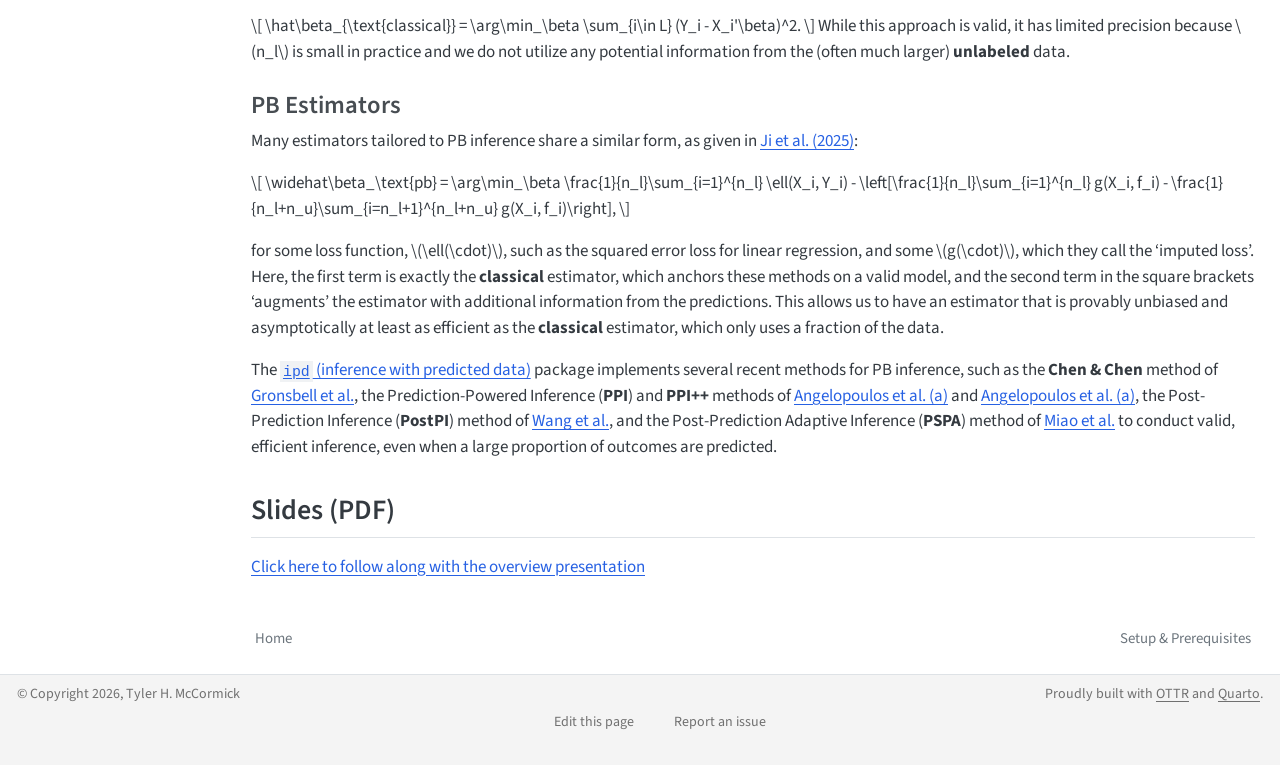
==== commit 52db439c: "Restore overview methods section" ====
--- a/docs/content/slides.html
+++ b/docs/content/slides.html
@@ -2,7 +2,7 @@
 <html xmlns="http://www.w3.org/1999/xhtml" lang="en" xml:lang="en"><head>
 
 <meta charset="utf-8">
-<meta name="generator" content="quarto-1.5.57">
+<meta name="generator" content="quarto-1.8.27">
 
 <meta name="viewport" content="width=device-width, initial-scale=1.0, user-scalable=yes">
 
@@ -31,17 +31,21 @@
 <meta name="quarto:offset" content="../">
 <link href="../content/setup.html" rel="next">
 <link href="../index.html" rel="prev">
-<script src="../site_libs/quarto-html/quarto.js"></script>
+<script src="../site_libs/quarto-html/quarto.js" type="module"></script>
+<script src="../site_libs/quarto-html/tabsets/tabsets.js" type="module"></script>
+<script src="../site_libs/quarto-html/axe/axe-check.js" type="module"></script>
 <script src="../site_libs/quarto-html/popper.min.js"></script>
 <script src="../site_libs/quarto-html/tippy.umd.min.js"></script>
 <script src="../site_libs/quarto-html/anchor.min.js"></script>
 <link href="../site_libs/quarto-html/tippy.css" rel="stylesheet">
-<link href="../site_libs/quarto-html/quarto-syntax-highlighting.css" rel="stylesheet" class="quarto-color-scheme" id="quarto-text-highlighting-styles">
-<link href="../site_libs/quarto-html/quarto-syntax-highlighting-dark.css" rel="prefetch" class="quarto-color-scheme quarto-color-alternate" id="quarto-text-highlighting-styles">
+<link href="../site_libs/quarto-html/quarto-syntax-highlighting-ed96de9b727972fe78a7b5d16c58bf87.css" rel="stylesheet" class="quarto-color-scheme" id="quarto-text-highlighting-styles">
+<link href="../site_libs/quarto-html/quarto-syntax-highlighting-dark-4d9afe2b8d18ee9fa5d0d57b5ed4214d.css" rel="stylesheet" class="quarto-color-scheme quarto-color-alternate" id="quarto-text-highlighting-styles">
+<link href="../site_libs/quarto-html/quarto-syntax-highlighting-ed96de9b727972fe78a7b5d16c58bf87.css" rel="stylesheet" class="quarto-color-scheme-extra" id="quarto-text-highlighting-styles">
 <script src="../site_libs/bootstrap/bootstrap.min.js"></script>
 <link href="../site_libs/bootstrap/bootstrap-icons.css" rel="stylesheet">
-<link href="../site_libs/bootstrap/bootstrap.min.css" rel="stylesheet" class="quarto-color-scheme" id="quarto-bootstrap" data-mode="light">
-<link href="../site_libs/bootstrap/bootstrap-dark.min.css" rel="prefetch" class="quarto-color-scheme quarto-color-alternate" id="quarto-bootstrap" data-mode="dark">
+<link href="../site_libs/bootstrap/bootstrap-b24315f2d5a146a81980c17b8be4e782.min.css" rel="stylesheet" append-hash="true" class="quarto-color-scheme" id="quarto-bootstrap" data-mode="light">
+<link href="../site_libs/bootstrap/bootstrap-dark-f1bee9fd8c8994abbf8a3d7a96361887.min.css" rel="stylesheet" append-hash="true" class="quarto-color-scheme quarto-color-alternate" id="quarto-bootstrap" data-mode="dark">
+<link href="../site_libs/bootstrap/bootstrap-b24315f2d5a146a81980c17b8be4e782.min.css" rel="stylesheet" append-hash="true" class="quarto-color-scheme-extra" id="quarto-bootstrap" data-mode="light">
 <script id="quarto-search-options" type="application/json">{
   "location": "sidebar",
   "copy-button": false,
@@ -70,14 +74,208 @@
   }
 }</script>
 
+  <script src="https://cdnjs.cloudflare.com/polyfill/v3/polyfill.min.js?features=es6"></script>
+  <script src="https://cdn.jsdelivr.net/npm/mathjax@3/es5/tex-chtml-full.js" type="text/javascript"></script>
+
+<script type="text/javascript">
+const typesetMath = (el) => {
+  if (window.MathJax) {
+    // MathJax Typeset
+    window.MathJax.typeset([el]);
+  } else if (window.katex) {
+    // KaTeX Render
+    var mathElements = el.getElementsByClassName("math");
+    var macros = [];
+    for (var i = 0; i < mathElements.length; i++) {
+      var texText = mathElements[i].firstChild;
+      if (mathElements[i].tagName == "SPAN" && texText && texText.data) {
+        window.katex.render(texText.data, mathElements[i], {
+          displayMode: mathElements[i].classList.contains('display'),
+          throwOnError: false,
+          macros: macros,
+          fleqn: false
+        });
+      }
+    }
+  }
+}
+window.Quarto = {
+  typesetMath
+};
+</script>
 
 <link rel="stylesheet" href="../styles.css">
 <meta property="og:title" content="Overview – Prediction-Based Inference Short Course">
 <meta property="og:description" content="Promises and pitfalls of using predicted data for downstream inference">
+<meta property="og:image" content="https://thmccormick.github.io/ipd-short-course/content/images/ipd_overview.png">
 <meta property="og:site_name" content="Prediction-Based Inference Short Course">
+<meta property="og:image:height" content="502">
+<meta property="og:image:width" content="1061">
 </head>
 
-<body class="nav-sidebar docked">
+<body class="nav-sidebar docked quarto-light"><script id="quarto-html-before-body" type="application/javascript">
+    const toggleBodyColorMode = (bsSheetEl) => {
+      const mode = bsSheetEl.getAttribute("data-mode");
+      const bodyEl = window.document.querySelector("body");
+      if (mode === "dark") {
+        bodyEl.classList.add("quarto-dark");
+        bodyEl.classList.remove("quarto-light");
+      } else {
+        bodyEl.classList.add("quarto-light");
+        bodyEl.classList.remove("quarto-dark");
+      }
+    }
+    const toggleBodyColorPrimary = () => {
+      const bsSheetEl = window.document.querySelector("link#quarto-bootstrap:not([rel=disabled-stylesheet])");
+      if (bsSheetEl) {
+        toggleBodyColorMode(bsSheetEl);
+      }
+    }
+    const setColorSchemeToggle = (alternate) => {
+      const toggles = window.document.querySelectorAll('.quarto-color-scheme-toggle');
+      for (let i=0; i < toggles.length; i++) {
+        const toggle = toggles[i];
+        if (toggle) {
+          if (alternate) {
+            toggle.classList.add("alternate");
+          } else {
+            toggle.classList.remove("alternate");
+          }
+        }
+      }
+    };
+    const toggleColorMode = (alternate) => {
+      // Switch the stylesheets
+      const primaryStylesheets = window.document.querySelectorAll('link.quarto-color-scheme:not(.quarto-color-alternate)');
+      const alternateStylesheets = window.document.querySelectorAll('link.quarto-color-scheme.quarto-color-alternate');
+      manageTransitions('#quarto-margin-sidebar .nav-link', false);
+      if (alternate) {
+        // note: dark is layered on light, we don't disable primary!
+        enableStylesheet(alternateStylesheets);
+        for (const sheetNode of alternateStylesheets) {
+          if (sheetNode.id === "quarto-bootstrap") {
+            toggleBodyColorMode(sheetNode);
+          }
+        }
+      } else {
+        disableStylesheet(alternateStylesheets);
+        enableStylesheet(primaryStylesheets)
+        toggleBodyColorPrimary();
+      }
+      manageTransitions('#quarto-margin-sidebar .nav-link', true);
+      // Switch the toggles
+      setColorSchemeToggle(alternate)
+      // Hack to workaround the fact that safari doesn't
+      // properly recolor the scrollbar when toggling (#1455)
+      if (navigator.userAgent.indexOf('Safari') > 0 && navigator.userAgent.indexOf('Chrome') == -1) {
+        manageTransitions("body", false);
+        window.scrollTo(0, 1);
+        setTimeout(() => {
+          window.scrollTo(0, 0);
+          manageTransitions("body", true);
+        }, 40);
+      }
+    }
+    const disableStylesheet = (stylesheets) => {
+      for (let i=0; i < stylesheets.length; i++) {
+        const stylesheet = stylesheets[i];
+        stylesheet.rel = 'disabled-stylesheet';
+      }
+    }
+    const enableStylesheet = (stylesheets) => {
+      for (let i=0; i < stylesheets.length; i++) {
+        const stylesheet = stylesheets[i];
+        if(stylesheet.rel !== 'stylesheet') { // for Chrome, which will still FOUC without this check
+          stylesheet.rel = 'stylesheet';
+        }
+      }
+    }
+    const manageTransitions = (selector, allowTransitions) => {
+      const els = window.document.querySelectorAll(selector);
+      for (let i=0; i < els.length; i++) {
+        const el = els[i];
+        if (allowTransitions) {
+          el.classList.remove('notransition');
+        } else {
+          el.classList.add('notransition');
+        }
+      }
+    }
+    const isFileUrl = () => {
+      return window.location.protocol === 'file:';
+    }
+    const hasAlternateSentinel = () => {
+      let styleSentinel = getColorSchemeSentinel();
+      if (styleSentinel !== null) {
+        return styleSentinel === "alternate";
+      } else {
+        return false;
+      }
+    }
+    const setStyleSentinel = (alternate) => {
+      const value = alternate ? "alternate" : "default";
+      if (!isFileUrl()) {
+        window.localStorage.setItem("quarto-color-scheme", value);
+      } else {
+        localAlternateSentinel = value;
+      }
+    }
+    const getColorSchemeSentinel = () => {
+      if (!isFileUrl()) {
+        const storageValue = window.localStorage.getItem("quarto-color-scheme");
+        return storageValue != null ? storageValue : localAlternateSentinel;
+      } else {
+        return localAlternateSentinel;
+      }
+    }
+    const toggleGiscusIfUsed = (isAlternate, darkModeDefault) => {
+      const baseTheme = document.querySelector('#giscus-base-theme')?.value ?? 'light';
+      const alternateTheme = document.querySelector('#giscus-alt-theme')?.value ?? 'dark';
+      let newTheme = '';
+      if(authorPrefersDark) {
+        newTheme = isAlternate ? baseTheme : alternateTheme;
+      } else {
+        newTheme = isAlternate ? alternateTheme : baseTheme;
+      }
+      const changeGiscusTheme = () => {
+        // From: https://github.com/giscus/giscus/issues/336
+        const sendMessage = (message) => {
+          const iframe = document.querySelector('iframe.giscus-frame');
+          if (!iframe) return;
+          iframe.contentWindow.postMessage({ giscus: message }, 'https://giscus.app');
+        }
+        sendMessage({
+          setConfig: {
+            theme: newTheme
+          }
+        });
+      }
+      const isGiscussLoaded = window.document.querySelector('iframe.giscus-frame') !== null;
+      if (isGiscussLoaded) {
+        changeGiscusTheme();
+      }
+    };
+    const authorPrefersDark = false;
+    const darkModeDefault = authorPrefersDark;
+      document.querySelector('link#quarto-text-highlighting-styles.quarto-color-scheme-extra').rel = 'disabled-stylesheet';
+      document.querySelector('link#quarto-bootstrap.quarto-color-scheme-extra').rel = 'disabled-stylesheet';
+    let localAlternateSentinel = darkModeDefault ? 'alternate' : 'default';
+    // Dark / light mode switch
+    window.quartoToggleColorScheme = () => {
+      // Read the current dark / light value
+      let toAlternate = !hasAlternateSentinel();
+      toggleColorMode(toAlternate);
+      setStyleSentinel(toAlternate);
+      toggleGiscusIfUsed(toAlternate, darkModeDefault);
+      window.dispatchEvent(new Event('resize'));
+    };
+    // Switch to dark mode if need be
+    if (hasAlternateSentinel()) {
+      toggleColorMode(true);
+    } else {
+      toggleColorMode(false);
+    }
+  </script>
 
 <div id="quarto-search-results"></div>
   <header id="quarto-header" class="headroom fixed-top">
@@ -101,7 +299,8 @@
   <nav id="quarto-sidebar" class="sidebar collapse collapse-horizontal quarto-sidebar-collapse-item sidebar-navigation docked overflow-auto">
     <div class="pt-lg-2 mt-2 text-center sidebar-header">
       <a href="../index.html" class="sidebar-logo-link">
-      <img src="../content/images/ipd.png" alt="" class="sidebar-logo py-0 d-lg-inline d-none">
+      <img src="../content/images/ipd.png" alt="" class="sidebar-logo light-content py-0 d-lg-inline d-none">
+      <img src="../content/images/ipd.png" alt="" class="sidebar-logo dark-content py-0 d-lg-inline d-none">
       </a>
       <div class="sidebar-tools-main tools-wide">
     <a href="javascript:window.quartoToggleColorScheme();" title="Toggle Dark Mode" class="quarto-navigation-tool px-1" aria-label="Toggle Dark Mode"><i class="bi bi-moon"></i></a>
@@ -229,6 +428,7 @@
 <!-- main -->
 <main class="content column-page-right" id="quarto-document-content">
 
+
 <header id="title-block-header" class="quarto-title-block default">
 <div class="quarto-title">
 <h1 class="title">Overview</h1>
@@ -263,556 +463,351 @@
 <i class="callout-icon"></i>
 </div>
 <div class="callout-title-container flex-fill">
-Key Takeaway
+<span class="screen-reader-only">Important</span>Key Takeaway
 </div>
 </div>
 <div class="callout-body-container callout-body">
 <p>Modern biomedical analyses increasingly rely on machine learning predictions as inputs to downstream statistical models. This can expand scope and improve feasibility, but treating predictions as if they were observed data can bias effect estimates and understate uncertainty.</p>
 </div>
 </div>
-<!--- Commenting this out for ENAR 2026 tutorial
-
-## Setup 
-
-When an outcome, $Y$, is costly or difficult to measure, it can be tempting to 
-replace missing values with predictions, $f(\boldsymbol{X})$, from a 
-machine learning model (e.g., a random forest or neural network) built on 
-easier-to-measure features, $\boldsymbol{X}$. However, using $f$ as if 
-it were the true outcome in downstream analyses, e.g., in estimating a 
-regression coefficient, $\beta$, for the association between $Y$ and 
-$\boldsymbol{X}$, leads to biased point estimates and underestimated 
-uncertainty. Methods for Prediction-Based (PB) Inference address this by 
-leveraging a small subset of "labeled" data with true $Y$ values to calibrate 
-inference in a larger "unlabeled" dataset. 
-
-::: {.hero-grid}
-
-::: {.hero-diagram}
-![*Overview of setup for common 'prediction-based inference' problems*](images/ipd_overview.png)
-:::
-
-::: {.goals-card}
-## The Prediction-Based (PB) Inference Framework
-
-Consider data arising from three sets of observations:
-
-* **Training Set**: $\{(X_j, Y_j)\}_{j=1}^{n_t}$, used to fit a predictive model, $f(\cdot)$.
-* **Labeled Set**: $\{(X_i, Y_i)\}_{i=1}^{n_l}$, smaller sample with true outcomes measured.
-* **Unlabeled Set**: $\{(X_i)\}_{i=n_l +1}^{n_l + n_u}$, only features available.
-
-After fitting $f$ on the training set, we apply it to the labeled and unlabeled sets to obtain predictions $f_i = f(X_i)$
-:::
-
-:::
-
-Especially for 'good' predictions, it is tempting to treat $f_i$ as surrogate 
-outcomes and use them to estimate quantities such as regression parameters, 
-$\beta$.  However, as we will see, this leads to *invalid inference*. By 
-combining the predicted $f_i$ with the observed $Y_i$ in the labeled set, 
-we can calibrate our estimates and standard errors to achieve *valid inference*.
-
-## Key Formulas
-
-Consider a simple linear regression model for the association between $Y$ and 
-$X$. We discuss the following potential estimators, which we will later 
-implement using simulated data.
-
-### Naive Estimator
-
-Using only the *unlabeled* predictions, the **naive** OLS estimator solves
-
-$$
+</section>
+<section id="setup" class="level2">
+<h2 class="anchored" data-anchor-id="setup">Setup</h2>
+<p>When an outcome, <span class="math inline">\(Y\)</span>, is costly or difficult to measure, it can be tempting to replace missing values with predictions, <span class="math inline">\(f(\boldsymbol{X})\)</span>, from a machine learning model (e.g., a random forest or neural network) built on easier-to-measure features, <span class="math inline">\(\boldsymbol{X}\)</span>. However, using <span class="math inline">\(f\)</span> as if it were the true outcome in downstream analyses, e.g., in estimating a regression coefficient, <span class="math inline">\(\beta\)</span>, for the association between <span class="math inline">\(Y\)</span> and <span class="math inline">\(\boldsymbol{X}\)</span>, leads to biased point estimates and underestimated uncertainty. Methods for Prediction-Based (PB) Inference address this by leveraging a small subset of “labeled” data with true <span class="math inline">\(Y\)</span> values to calibrate inference in a larger “unlabeled” dataset.</p>
+<div class="hero-grid">
+<div class="hero-diagram">
+<div class="quarto-figure quarto-figure-center">
+<figure class="figure">
+<p><img src="images/ipd_overview.png" class="img-fluid figure-img"></p>
+<figcaption><em>Overview of setup for common ‘prediction-based inference’ problems</em></figcaption>
+</figure>
+</div>
+</div>
+<section id="the-prediction-based-pb-inference-framework" class="level2 goals-card">
+<h2 class="anchored" data-anchor-id="the-prediction-based-pb-inference-framework">The Prediction-Based (PB) Inference Framework</h2>
+<p>Consider data arising from three sets of observations:</p>
+<ul>
+<li><strong>Training Set</strong>: <span class="math inline">\(\{(X_j, Y_j)\}_{j=1}^{n_t}\)</span>, used to fit a predictive model, <span class="math inline">\(f(\cdot)\)</span>.</li>
+<li><strong>Labeled Set</strong>: <span class="math inline">\(\{(X_i, Y_i)\}_{i=1}^{n_l}\)</span>, smaller sample with true outcomes measured.</li>
+<li><strong>Unlabeled Set</strong>: <span class="math inline">\(\{(X_i)\}_{i=n_l +1}^{n_l + n_u}\)</span>, only features available.</li>
+</ul>
+<p>After fitting <span class="math inline">\(f\)</span> on the training set, we apply it to the labeled and unlabeled sets to obtain predictions <span class="math inline">\(f_i = f(X_i)\)</span></p>
+</section>
+</div>
+<p>Especially for ‘good’ predictions, it is tempting to treat <span class="math inline">\(f_i\)</span> as surrogate outcomes and use them to estimate quantities such as regression parameters, <span class="math inline">\(\beta\)</span>. However, as we will see, this leads to <em>invalid inference</em>. By combining the predicted <span class="math inline">\(f_i\)</span> with the observed <span class="math inline">\(Y_i\)</span> in the labeled set, we can calibrate our estimates and standard errors to achieve <em>valid inference</em>.</p>
+</section>
+<section id="key-formulas" class="level2">
+<h2 class="anchored" data-anchor-id="key-formulas">Key Formulas</h2>
+<p>Consider a simple linear regression model for the association between <span class="math inline">\(Y\)</span> and <span class="math inline">\(X\)</span>. We discuss the following potential estimators, which we will later implement using simulated data.</p>
+<section id="naive-estimator" class="level3">
+<h3 class="anchored" data-anchor-id="naive-estimator">Naive Estimator</h3>
+<p>Using only the <em>unlabeled</em> predictions, the <strong>naive</strong> OLS estimator solves</p>
+<p><span class="math display">\[
 \hat\gamma_{\text{naive}} = \arg\min_\gamma \sum_{i\in U} (f_i - X_i'\gamma)^2.
-$$
-
-We are careful to write the coefficients for this model as $\gamma$, because 
-they bear no necessary correspondence with $\beta$, except under the extremely 
-restrictive scenario when $f$ perfectly captures the true regression function.
-
-### Classical Estimator
-
-Instead, a valid approach would be to use only the *labeled* data. This 
-**classical** estimator solves
-
-$$
+\]</span></p>
+<p>We are careful to write the coefficients for this model as <span class="math inline">\(\gamma\)</span>, because they bear no necessary correspondence with <span class="math inline">\(\beta\)</span>, except under the extremely restrictive scenario when <span class="math inline">\(f\)</span> perfectly captures the true regression function.</p>
+</section>
+<section id="classical-estimator" class="level3">
+<h3 class="anchored" data-anchor-id="classical-estimator">Classical Estimator</h3>
+<p>Instead, a valid approach would be to use only the <em>labeled</em> data. This <strong>classical</strong> estimator solves</p>
+<p><span class="math display">\[
 \hat\beta_{\text{classical}} = \arg\min_\beta \sum_{i\in L} (Y_i - X_i'\beta)^2.
-$$
-While this approach is valid, it has limited precision because $n_l$ is small 
-in practice and we do not utilize any potential information from the (often
-much larger) **unlabeled** data.
-
-### PB Estimators
-
-Many estimators tailored to PB inference share a similar form, as given in 
-[Ji et al. (2025)](https://arxiv.org/pdf/2501.09731):
-
-$$
+\]</span> While this approach is valid, it has limited precision because <span class="math inline">\(n_l\)</span> is small in practice and we do not utilize any potential information from the (often much larger) <strong>unlabeled</strong> data.</p>
+</section>
+<section id="pb-estimators" class="level3">
+<h3 class="anchored" data-anchor-id="pb-estimators">PB Estimators</h3>
+<p>Many estimators tailored to PB inference share a similar form, as given in <a href="https://arxiv.org/pdf/2501.09731">Ji et al.&nbsp;(2025)</a>:</p>
+<p><span class="math display">\[
 \widehat\beta_\text{pb} = \arg\min_\beta \frac{1}{n_l}\sum_{i=1}^{n_l} \ell(X_i, Y_i) - \left[\frac{1}{n_l}\sum_{i=1}^{n_l} g(X_i, f_i) - \frac{1}{n_l+n_u}\sum_{i=n_l+1}^{n_l+n_u} g(X_i, f_i)\right],
-$$
-
-for some loss function, $\ell(\cdot)$, such as the squared error loss for 
-linear regression, and some $g(\cdot)$, which they call the 'imputed loss'. 
-Here, the first term is exactly the **classical** estimator, which anchors 
-these methods on a valid model, and the second term in the square brackets 
-'augments' the estimator with additional information from the predictions. 
-This allows us to have an estimator that is provably unbiased and 
-asymptotically at least as efficient as the **classical** estimator, which 
-only uses a fraction of the data.
-
-The 
-[`ipd` (inference with predicted data)](https://academic.oup.com/bioinformatics/article/41/2/btaf055/7997267) 
-package implements several recent methods for PB inference, such as the 
-**Chen & Chen** method of
-[Gronsbell et al.](https://arxiv.org/pdf/2411.19908), 
-the Prediction-Powered Inference (**PPI**) and **PPI++** methods of 
-[Angelopoulos et al. (a)](https://www.science.org/doi/10.1126/science.adi6000) 
-and 
-[Angelopoulos et al. (a)](https://arxiv.org/pdf/2311.01453), the 
-Post-Prediction Inference (**PostPI**) method of 
-[Wang et al.](https://www.pnas.org/doi/10.1073/pnas.2001238117), and the 
-Post-Prediction Adaptive Inference (**PSPA**) method of 
-[Miao et al.](https://arxiv.org/abs/2311.14220) 
-to conduct valid, efficient inference, even when a large proportion of outcomes 
-are predicted. 
-
---->
+\]</span></p>
+<p>for some loss function, <span class="math inline">\(\ell(\cdot)\)</span>, such as the squared error loss for linear regression, and some <span class="math inline">\(g(\cdot)\)</span>, which they call the ‘imputed loss’. Here, the first term is exactly the <strong>classical</strong> estimator, which anchors these methods on a valid model, and the second term in the square brackets ‘augments’ the estimator with additional information from the predictions. This allows us to have an estimator that is provably unbiased and asymptotically at least as efficient as the <strong>classical</strong> estimator, which only uses a fraction of the data.</p>
+<p>The <a href="https://academic.oup.com/bioinformatics/article/41/2/btaf055/7997267"><code>ipd</code> (inference with predicted data)</a> package implements several recent methods for PB inference, such as the <strong>Chen &amp; Chen</strong> method of <a href="https://arxiv.org/pdf/2411.19908">Gronsbell et al.</a>, the Prediction-Powered Inference (<strong>PPI</strong>) and <strong>PPI++</strong> methods of <a href="https://www.science.org/doi/10.1126/science.adi6000">Angelopoulos et al.&nbsp;(a)</a> and <a href="https://arxiv.org/pdf/2311.01453">Angelopoulos et al.&nbsp;(a)</a>, the Post-Prediction Inference (<strong>PostPI</strong>) method of <a href="https://www.pnas.org/doi/10.1073/pnas.2001238117">Wang et al.</a>, and the Post-Prediction Adaptive Inference (<strong>PSPA</strong>) method of <a href="https://arxiv.org/abs/2311.14220">Miao et al.</a> to conduct valid, efficient inference, even when a large proportion of outcomes are predicted.</p>
+</section>
 </section>
 <section id="slides-pdf" class="level2">
 <h2 class="anchored" data-anchor-id="slides-pdf">Slides (PDF)</h2>
-<p><a href="content/slides/slides.pdf">Click here to follow along with the overview presentation</a></p>
+<p><a href="https://docs.google.com/presentation/d/1rafVThmJyaQrfXeL-XftVslIHEPvjZTFARcrt-5xAEE/edit?usp=sharing">Click here to follow along with the overview presentation</a></p>
 
 
 </section>
 
 </main> <!-- /main -->
 <script>
-
   document.addEventListener("DOMContentLoaded", function () {
-
     const selector =
-
       'a[href="javascript:window.quartoToggleColorScheme();"]:not(.quarto-color-scheme-toggle)';
 
-
-
     const button = document.querySelector(selector);
-
     if (!button) return;
 
-
-
     const updateIcon = function () {
-
       const isDark = document.body.classList.contains("quarto-dark");
-
       button.innerHTML = isDark ? '<i class="bi bi-sun"></i>' : '<i class="bi bi-moon"></i>';
-
       button.title = isDark ? "Switch to Light Mode" : "Switch to Dark Mode";
-
       button.setAttribute("aria-label", button.title);
-
     };
 
-
-
     updateIcon();
 
-
-
     const observer = new MutationObserver(updateIcon);
-
     observer.observe(document.body, { attributes: true, attributeFilter: ["class"] });
 
-
-
     button.addEventListener("click", function () {
-
       setTimeout(updateIcon, 0);
-
     });
-
   });
-
 </script>
-
 <script id="quarto-html-after-body" type="application/javascript">
-window.document.addEventListener("DOMContentLoaded", function (event) {
-  const toggleBodyColorMode = (bsSheetEl) => {
-    const mode = bsSheetEl.getAttribute("data-mode");
-    const bodyEl = window.document.querySelector("body");
-    if (mode === "dark") {
-      bodyEl.classList.add("quarto-dark");
-      bodyEl.classList.remove("quarto-light");
-    } else {
-      bodyEl.classList.add("quarto-light");
-      bodyEl.classList.remove("quarto-dark");
-    }
-  }
-  const toggleBodyColorPrimary = () => {
-    const bsSheetEl = window.document.querySelector("link#quarto-bootstrap");
-    if (bsSheetEl) {
-      toggleBodyColorMode(bsSheetEl);
-    }
-  }
-  toggleBodyColorPrimary();  
-  const disableStylesheet = (stylesheets) => {
-    for (let i=0; i < stylesheets.length; i++) {
-      const stylesheet = stylesheets[i];
-      stylesheet.rel = 'prefetch';
-    }
-  }
-  const enableStylesheet = (stylesheets) => {
-    for (let i=0; i < stylesheets.length; i++) {
-      const stylesheet = stylesheets[i];
-      stylesheet.rel = 'stylesheet';
-    }
-  }
-  const manageTransitions = (selector, allowTransitions) => {
-    const els = window.document.querySelectorAll(selector);
-    for (let i=0; i < els.length; i++) {
-      const el = els[i];
-      if (allowTransitions) {
-        el.classList.remove('notransition');
-      } else {
-        el.classList.add('notransition');
-      }
-    }
-  }
-  const toggleGiscusIfUsed = (isAlternate, darkModeDefault) => {
-    const baseTheme = document.querySelector('#giscus-base-theme')?.value ?? 'light';
-    const alternateTheme = document.querySelector('#giscus-alt-theme')?.value ?? 'dark';
-    let newTheme = '';
-    if(darkModeDefault) {
-      newTheme = isAlternate ? baseTheme : alternateTheme;
-    } else {
-      newTheme = isAlternate ? alternateTheme : baseTheme;
-    }
-    const changeGiscusTheme = () => {
-      // From: https://github.com/giscus/giscus/issues/336
-      const sendMessage = (message) => {
-        const iframe = document.querySelector('iframe.giscus-frame');
-        if (!iframe) return;
-        iframe.contentWindow.postMessage({ giscus: message }, 'https://giscus.app');
-      }
-      sendMessage({
-        setConfig: {
-          theme: newTheme
-        }
-      });
-    }
-    const isGiscussLoaded = window.document.querySelector('iframe.giscus-frame') !== null;
-    if (isGiscussLoaded) {
-      changeGiscusTheme();
-    }
-  }
-  const toggleColorMode = (alternate) => {
-    // Switch the stylesheets
-    const alternateStylesheets = window.document.querySelectorAll('link.quarto-color-scheme.quarto-color-alternate');
-    manageTransitions('#quarto-margin-sidebar .nav-link', false);
-    if (alternate) {
-      enableStylesheet(alternateStylesheets);
-      for (const sheetNode of alternateStylesheets) {
-        if (sheetNode.id === "quarto-bootstrap") {
-          toggleBodyColorMode(sheetNode);
-        }
-      }
-    } else {
-      disableStylesheet(alternateStylesheets);
-      toggleBodyColorPrimary();
-    }
-    manageTransitions('#quarto-margin-sidebar .nav-link', true);
-    // Switch the toggles
-    const toggles = window.document.querySelectorAll('.quarto-color-scheme-toggle');
-    for (let i=0; i < toggles.length; i++) {
-      const toggle = toggles[i];
-      if (toggle) {
-        if (alternate) {
-          toggle.classList.add("alternate");     
-        } else {
-          toggle.classList.remove("alternate");
-        }
-      }
-    }
-    // Hack to workaround the fact that safari doesn't
-    // properly recolor the scrollbar when toggling (#1455)
-    if (navigator.userAgent.indexOf('Safari') > 0 && navigator.userAgent.indexOf('Chrome') == -1) {
-      manageTransitions("body", false);
-      window.scrollTo(0, 1);
-      setTimeout(() => {
-        window.scrollTo(0, 0);
-        manageTransitions("body", true);
-      }, 40);  
-    }
-  }
-  const isFileUrl = () => { 
-    return window.location.protocol === 'file:';
-  }
-  const hasAlternateSentinel = () => {  
-    let styleSentinel = getColorSchemeSentinel();
-    if (styleSentinel !== null) {
-      return styleSentinel === "alternate";
-    } else {
+  window.document.addEventListener("DOMContentLoaded", function (event) {
+    // Ensure there is a toggle, if there isn't float one in the top right
+    if (window.document.querySelector('.quarto-color-scheme-toggle') === null) {
+      const a = window.document.createElement('a');
+      a.classList.add('top-right');
+      a.classList.add('quarto-color-scheme-toggle');
+      a.href = "";
+      a.onclick = function() { try { window.quartoToggleColorScheme(); } catch {} return false; };
+      const i = window.document.createElement("i");
+      i.classList.add('bi');
+      a.appendChild(i);
+      window.document.body.appendChild(a);
+    }
+    setColorSchemeToggle(hasAlternateSentinel())
+    const icon = "";
+    const anchorJS = new window.AnchorJS();
+    anchorJS.options = {
+      placement: 'right',
+      icon: icon
+    };
+    anchorJS.add('.anchored');
+    const isCodeAnnotation = (el) => {
+      for (const clz of el.classList) {
+        if (clz.startsWith('code-annotation-')) {                     
+          return true;
+        }
+      }
       return false;
     }
-  }
-  const setStyleSentinel = (alternate) => {
-    const value = alternate ? "alternate" : "default";
-    if (!isFileUrl()) {
-      window.localStorage.setItem("quarto-color-scheme", value);
-    } else {
-      localAlternateSentinel = value;
-    }
-  }
-  const getColorSchemeSentinel = () => {
-    if (!isFileUrl()) {
-      const storageValue = window.localStorage.getItem("quarto-color-scheme");
-      return storageValue != null ? storageValue : localAlternateSentinel;
-    } else {
-      return localAlternateSentinel;
-    }
-  }
-  const darkModeDefault = false;
-  let localAlternateSentinel = darkModeDefault ? 'alternate' : 'default';
-  // Dark / light mode switch
-  window.quartoToggleColorScheme = () => {
-    // Read the current dark / light value 
-    let toAlternate = !hasAlternateSentinel();
-    toggleColorMode(toAlternate);
-    setStyleSentinel(toAlternate);
-    toggleGiscusIfUsed(toAlternate, darkModeDefault);
-  };
-  // Ensure there is a toggle, if there isn't float one in the top right
-  if (window.document.querySelector('.quarto-color-scheme-toggle') === null) {
-    const a = window.document.createElement('a');
-    a.classList.add('top-right');
-    a.classList.add('quarto-color-scheme-toggle');
-    a.href = "";
-    a.onclick = function() { try { window.quartoToggleColorScheme(); } catch {} return false; };
-    const i = window.document.createElement("i");
-    i.classList.add('bi');
-    a.appendChild(i);
-    window.document.body.appendChild(a);
-  }
-  // Switch to dark mode if need be
-  if (hasAlternateSentinel()) {
-    toggleColorMode(true);
-  } else {
-    toggleColorMode(false);
-  }
-  const icon = "";
-  const anchorJS = new window.AnchorJS();
-  anchorJS.options = {
-    placement: 'right',
-    icon: icon
-  };
-  anchorJS.add('.anchored');
-  const isCodeAnnotation = (el) => {
-    for (const clz of el.classList) {
-      if (clz.startsWith('code-annotation-')) {                     
-        return true;
-      }
-    }
-    return false;
-  }
-  const onCopySuccess = function(e) {
-    // button target
-    const button = e.trigger;
-    // don't keep focus
-    button.blur();
-    // flash "checked"
-    button.classList.add('code-copy-button-checked');
-    var currentTitle = button.getAttribute("title");
-    button.setAttribute("title", "Copied!");
-    let tooltip;
-    if (window.bootstrap) {
-      button.setAttribute("data-bs-toggle", "tooltip");
-      button.setAttribute("data-bs-placement", "left");
-      button.setAttribute("data-bs-title", "Copied!");
-      tooltip = new bootstrap.Tooltip(button, 
-        { trigger: "manual", 
-          customClass: "code-copy-button-tooltip",
-          offset: [0, -8]});
-      tooltip.show();    
-    }
-    setTimeout(function() {
-      if (tooltip) {
-        tooltip.hide();
-        button.removeAttribute("data-bs-title");
-        button.removeAttribute("data-bs-toggle");
-        button.removeAttribute("data-bs-placement");
-      }
-      button.setAttribute("title", currentTitle);
-      button.classList.remove('code-copy-button-checked');
-    }, 1000);
-    // clear code selection
-    e.clearSelection();
-  }
-  const getTextToCopy = function(trigger) {
-      const codeEl = trigger.previousElementSibling.cloneNode(true);
+    const onCopySuccess = function(e) {
+      // button target
+      const button = e.trigger;
+      // don't keep focus
+      button.blur();
+      // flash "checked"
+      button.classList.add('code-copy-button-checked');
+      var currentTitle = button.getAttribute("title");
+      button.setAttribute("title", "Copied!");
+      let tooltip;
+      if (window.bootstrap) {
+        button.setAttribute("data-bs-toggle", "tooltip");
+        button.setAttribute("data-bs-placement", "left");
+        button.setAttribute("data-bs-title", "Copied!");
+        tooltip = new bootstrap.Tooltip(button, 
+          { trigger: "manual", 
+            customClass: "code-copy-button-tooltip",
+            offset: [0, -8]});
+        tooltip.show();    
+      }
+      setTimeout(function() {
+        if (tooltip) {
+          tooltip.hide();
+          button.removeAttribute("data-bs-title");
+          button.removeAttribute("data-bs-toggle");
+          button.removeAttribute("data-bs-placement");
+        }
+        button.setAttribute("title", currentTitle);
+        button.classList.remove('code-copy-button-checked');
+      }, 1000);
+      // clear code selection
+      e.clearSelection();
+    }
+    const getTextToCopy = function(trigger) {
+      const outerScaffold = trigger.parentElement.cloneNode(true);
+      const codeEl = outerScaffold.querySelector('code');
       for (const childEl of codeEl.children) {
         if (isCodeAnnotation(childEl)) {
           childEl.remove();
         }
       }
       return codeEl.innerText;
-  }
-  const clipboard = new window.ClipboardJS('.code-copy-button:not([data-in-quarto-modal])', {
-    text: getTextToCopy
-  });
-  clipboard.on('success', onCopySuccess);
-  if (window.document.getElementById('quarto-embedded-source-code-modal')) {
-    // For code content inside modals, clipBoardJS needs to be initialized with a container option
-    // TODO: Check when it could be a function (https://github.com/zenorocha/clipboard.js/issues/860)
-    const clipboardModal = new window.ClipboardJS('.code-copy-button[data-in-quarto-modal]', {
-      text: getTextToCopy,
-      container: window.document.getElementById('quarto-embedded-source-code-modal')
+    }
+    const clipboard = new window.ClipboardJS('.code-copy-button:not([data-in-quarto-modal])', {
+      text: getTextToCopy
     });
-    clipboardModal.on('success', onCopySuccess);
-  }
-    var localhostRegex = new RegExp(/^(?:http|https):\/\/localhost\:?[0-9]*\//);
-    var mailtoRegex = new RegExp(/^mailto:/);
-      var filterRegex = new RegExp("https:\/\/thmccormick\.github\.io\/ipd-short-course\/");
-    var isInternal = (href) => {
-        return filterRegex.test(href) || localhostRegex.test(href) || mailtoRegex.test(href);
-    }
-    // Inspect non-navigation links and adorn them if external
- 	var links = window.document.querySelectorAll('a[href]:not(.nav-link):not(.navbar-brand):not(.toc-action):not(.sidebar-link):not(.sidebar-item-toggle):not(.pagination-link):not(.no-external):not([aria-hidden]):not(.dropdown-item):not(.quarto-navigation-tool):not(.about-link)');
-    for (var i=0; i<links.length; i++) {
-      const link = links[i];
-      if (!isInternal(link.href)) {
-        // undo the damage that might have been done by quarto-nav.js in the case of
-        // links that we want to consider external
-        if (link.dataset.originalHref !== undefined) {
-          link.href = link.dataset.originalHref;
-        }
-      }
-    }
-  function tippyHover(el, contentFn, onTriggerFn, onUntriggerFn) {
-    const config = {
-      allowHTML: true,
-      maxWidth: 500,
-      delay: 100,
-      arrow: false,
-      appendTo: function(el) {
-          return el.parentElement;
-      },
-      interactive: true,
-      interactiveBorder: 10,
-      theme: 'quarto',
-      placement: 'bottom-start',
-    };
-    if (contentFn) {
-      config.content = contentFn;
-    }
-    if (onTriggerFn) {
-      config.onTrigger = onTriggerFn;
-    }
-    if (onUntriggerFn) {
-      config.onUntrigger = onUntriggerFn;
-    }
-    window.tippy(el, config); 
-  }
-  const noterefs = window.document.querySelectorAll('a[role="doc-noteref"]');
-  for (var i=0; i<noterefs.length; i++) {
-    const ref = noterefs[i];
-    tippyHover(ref, function() {
-      // use id or data attribute instead here
-      let href = ref.getAttribute('data-footnote-href') || ref.getAttribute('href');
-      try { href = new URL(href).hash; } catch {}
-      const id = href.replace(/^#\/?/, "");
-      const note = window.document.getElementById(id);
-      if (note) {
-        return note.innerHTML;
+    clipboard.on('success', onCopySuccess);
+    if (window.document.getElementById('quarto-embedded-source-code-modal')) {
+      const clipboardModal = new window.ClipboardJS('.code-copy-button[data-in-quarto-modal]', {
+        text: getTextToCopy,
+        container: window.document.getElementById('quarto-embedded-source-code-modal')
+      });
+      clipboardModal.on('success', onCopySuccess);
+    }
+      var localhostRegex = new RegExp(/^(?:http|https):\/\/localhost\:?[0-9]*\//);
+      var mailtoRegex = new RegExp(/^mailto:/);
+        var filterRegex = new RegExp("https:\/\/thmccormick\.github\.io\/ipd-short-course\/");
+      var isInternal = (href) => {
+          return filterRegex.test(href) || localhostRegex.test(href) || mailtoRegex.test(href);
+      }
+      // Inspect non-navigation links and adorn them if external
+     var links = window.document.querySelectorAll('a[href]:not(.nav-link):not(.navbar-brand):not(.toc-action):not(.sidebar-link):not(.sidebar-item-toggle):not(.pagination-link):not(.no-external):not([aria-hidden]):not(.dropdown-item):not(.quarto-navigation-tool):not(.about-link)');
+      for (var i=0; i<links.length; i++) {
+        const link = links[i];
+        if (!isInternal(link.href)) {
+          // undo the damage that might have been done by quarto-nav.js in the case of
+          // links that we want to consider external
+          if (link.dataset.originalHref !== undefined) {
+            link.href = link.dataset.originalHref;
+          }
+        }
+      }
+    function tippyHover(el, contentFn, onTriggerFn, onUntriggerFn) {
+      const config = {
+        allowHTML: true,
+        maxWidth: 500,
+        delay: 100,
+        arrow: false,
+        appendTo: function(el) {
+            return el.parentElement;
+        },
+        interactive: true,
+        interactiveBorder: 10,
+        theme: 'quarto',
+        placement: 'bottom-start',
+      };
+      if (contentFn) {
+        config.content = contentFn;
+      }
+      if (onTriggerFn) {
+        config.onTrigger = onTriggerFn;
+      }
+      if (onUntriggerFn) {
+        config.onUntrigger = onUntriggerFn;
+      }
+      window.tippy(el, config); 
+    }
+    const noterefs = window.document.querySelectorAll('a[role="doc-noteref"]');
+    for (var i=0; i<noterefs.length; i++) {
+      const ref = noterefs[i];
+      tippyHover(ref, function() {
+        // use id or data attribute instead here
+        let href = ref.getAttribute('data-footnote-href') || ref.getAttribute('href');
+        try { href = new URL(href).hash; } catch {}
+        const id = href.replace(/^#\/?/, "");
+        const note = window.document.getElementById(id);
+        if (note) {
+          return note.innerHTML;
+        } else {
+          return "";
+        }
+      });
+    }
+    const xrefs = window.document.querySelectorAll('a.quarto-xref');
+    const processXRef = (id, note) => {
+      // Strip column container classes
+      const stripColumnClz = (el) => {
+        el.classList.remove("page-full", "page-columns");
+        if (el.children) {
+          for (const child of el.children) {
+            stripColumnClz(child);
+          }
+        }
+      }
+      stripColumnClz(note)
+      if (id === null || id.startsWith('sec-')) {
+        // Special case sections, only their first couple elements
+        const container = document.createElement("div");
+        if (note.children && note.children.length > 2) {
+          container.appendChild(note.children[0].cloneNode(true));
+          for (let i = 1; i < note.children.length; i++) {
+            const child = note.children[i];
+            if (child.tagName === "P" && child.innerText === "") {
+              continue;
+            } else {
+              container.appendChild(child.cloneNode(true));
+              break;
+            }
+          }
+          if (window.Quarto?.typesetMath) {
+            window.Quarto.typesetMath(container);
+          }
+          return container.innerHTML
+        } else {
+          if (window.Quarto?.typesetMath) {
+            window.Quarto.typesetMath(note);
+          }
+          return note.innerHTML;
+        }
       } else {
-        return "";
-      }
-    });
-  }
-  const xrefs = window.document.querySelectorAll('a.quarto-xref');
-  const processXRef = (id, note) => {
-    // Strip column container classes
-    const stripColumnClz = (el) => {
-      el.classList.remove("page-full", "page-columns");
-      if (el.children) {
-        for (const child of el.children) {
-          stripColumnClz(child);
-        }
-      }
-    }
-    stripColumnClz(note)
-    if (id === null || id.startsWith('sec-')) {
-      // Special case sections, only their first couple elements
-      const container = document.createElement("div");
-      if (note.children && note.children.length > 2) {
-        container.appendChild(note.children[0].cloneNode(true));
-        for (let i = 1; i < note.children.length; i++) {
-          const child = note.children[i];
-          if (child.tagName === "P" && child.innerText === "") {
-            continue;
-          } else {
-            container.appendChild(child.cloneNode(true));
-            break;
-          }
-        }
-        if (window.Quarto?.typesetMath) {
-          window.Quarto.typesetMath(container);
-        }
-        return container.innerHTML
-      } else {
+        // Remove any anchor links if they are present
+        const anchorLink = note.querySelector('a.anchorjs-link');
+        if (anchorLink) {
+          anchorLink.remove();
+        }
         if (window.Quarto?.typesetMath) {
           window.Quarto.typesetMath(note);
         }
-        return note.innerHTML;
-      }
-    } else {
-      // Remove any anchor links if they are present
-      const anchorLink = note.querySelector('a.anchorjs-link');
-      if (anchorLink) {
-        anchorLink.remove();
-      }
-      if (window.Quarto?.typesetMath) {
-        window.Quarto.typesetMath(note);
-      }
-      // TODO in 1.5, we should make sure this works without a callout special case
-      if (note.classList.contains("callout")) {
-        return note.outerHTML;
-      } else {
-        return note.innerHTML;
-      }
-    }
-  }
-  for (var i=0; i<xrefs.length; i++) {
-    const xref = xrefs[i];
-    tippyHover(xref, undefined, function(instance) {
-      instance.disable();
-      let url = xref.getAttribute('href');
-      let hash = undefined; 
-      if (url.startsWith('#')) {
-        hash = url;
-      } else {
-        try { hash = new URL(url).hash; } catch {}
-      }
-      if (hash) {
-        const id = hash.replace(/^#\/?/, "");
-        const note = window.document.getElementById(id);
-        if (note !== null) {
-          try {
-            const html = processXRef(id, note.cloneNode(true));
-            instance.setContent(html);
-          } finally {
-            instance.enable();
-            instance.show();
-          }
+        if (note.classList.contains("callout")) {
+          return note.outerHTML;
         } else {
-          // See if we can fetch this
-          fetch(url.split('#')[0])
+          return note.innerHTML;
+        }
+      }
+    }
+    for (var i=0; i<xrefs.length; i++) {
+      const xref = xrefs[i];
+      tippyHover(xref, undefined, function(instance) {
+        instance.disable();
+        let url = xref.getAttribute('href');
+        let hash = undefined; 
+        if (url.startsWith('#')) {
+          hash = url;
+        } else {
+          try { hash = new URL(url).hash; } catch {}
+        }
+        if (hash) {
+          const id = hash.replace(/^#\/?/, "");
+          const note = window.document.getElementById(id);
+          if (note !== null) {
+            try {
+              const html = processXRef(id, note.cloneNode(true));
+              instance.setContent(html);
+            } finally {
+              instance.enable();
+              instance.show();
+            }
+          } else {
+            // See if we can fetch this
+            fetch(url.split('#')[0])
+            .then(res => res.text())
+            .then(html => {
+              const parser = new DOMParser();
+              const htmlDoc = parser.parseFromString(html, "text/html");
+              const note = htmlDoc.getElementById(id);
+              if (note !== null) {
+                const html = processXRef(id, note);
+                instance.setContent(html);
+              } 
+            }).finally(() => {
+              instance.enable();
+              instance.show();
+            });
+          }
+        } else {
+          // See if we can fetch a full url (with no hash to target)
+          // This is a special case and we should probably do some content thinning / targeting
+          fetch(url)
           .then(res => res.text())
           .then(html => {
             const parser = new DOMParser();
             const htmlDoc = parser.parseFromString(html, "text/html");
-            const note = htmlDoc.getElementById(id);
+            const note = htmlDoc.querySelector('main.content');
             if (note !== null) {
-              const html = processXRef(id, note);
+              // This should only happen for chapter cross references
+              // (since there is no id in the URL)
+              // remove the first header
+              if (note.children.length > 0 && note.children[0].tagName === "HEADER") {
+                note.children[0].remove();
+              }
+              const html = processXRef(null, note);
               instance.setContent(html);
             } 
           }).finally(() => {
@@ -820,185 +815,161 @@
             instance.show();
           });
         }
+      }, function(instance) {
+      });
+    }
+        let selectedAnnoteEl;
+        const selectorForAnnotation = ( cell, annotation) => {
+          let cellAttr = 'data-code-cell="' + cell + '"';
+          let lineAttr = 'data-code-annotation="' +  annotation + '"';
+          const selector = 'span[' + cellAttr + '][' + lineAttr + ']';
+          return selector;
+        }
+        const selectCodeLines = (annoteEl) => {
+          const doc = window.document;
+          const targetCell = annoteEl.getAttribute("data-target-cell");
+          const targetAnnotation = annoteEl.getAttribute("data-target-annotation");
+          const annoteSpan = window.document.querySelector(selectorForAnnotation(targetCell, targetAnnotation));
+          const lines = annoteSpan.getAttribute("data-code-lines").split(",");
+          const lineIds = lines.map((line) => {
+            return targetCell + "-" + line;
+          })
+          let top = null;
+          let height = null;
+          let parent = null;
+          if (lineIds.length > 0) {
+              //compute the position of the single el (top and bottom and make a div)
+              const el = window.document.getElementById(lineIds[0]);
+              top = el.offsetTop;
+              height = el.offsetHeight;
+              parent = el.parentElement.parentElement;
+            if (lineIds.length > 1) {
+              const lastEl = window.document.getElementById(lineIds[lineIds.length - 1]);
+              const bottom = lastEl.offsetTop + lastEl.offsetHeight;
+              height = bottom - top;
+            }
+            if (top !== null && height !== null && parent !== null) {
+              // cook up a div (if necessary) and position it 
+              let div = window.document.getElementById("code-annotation-line-highlight");
+              if (div === null) {
+                div = window.document.createElement("div");
+                div.setAttribute("id", "code-annotation-line-highlight");
+                div.style.position = 'absolute';
+                parent.appendChild(div);
+              }
+              div.style.top = top - 2 + "px";
+              div.style.height = height + 4 + "px";
+              div.style.left = 0;
+              let gutterDiv = window.document.getElementById("code-annotation-line-highlight-gutter");
+              if (gutterDiv === null) {
+                gutterDiv = window.document.createElement("div");
+                gutterDiv.setAttribute("id", "code-annotation-line-highlight-gutter");
+                gutterDiv.style.position = 'absolute';
+                const codeCell = window.document.getElementById(targetCell);
+                const gutter = codeCell.querySelector('.code-annotation-gutter');
+                gutter.appendChild(gutterDiv);
+              }
+              gutterDiv.style.top = top - 2 + "px";
+              gutterDiv.style.height = height + 4 + "px";
+            }
+            selectedAnnoteEl = annoteEl;
+          }
+        };
+        const unselectCodeLines = () => {
+          const elementsIds = ["code-annotation-line-highlight", "code-annotation-line-highlight-gutter"];
+          elementsIds.forEach((elId) => {
+            const div = window.document.getElementById(elId);
+            if (div) {
+              div.remove();
+            }
+          });
+          selectedAnnoteEl = undefined;
+        };
+          // Handle positioning of the toggle
+      window.addEventListener(
+        "resize",
+        throttle(() => {
+          elRect = undefined;
+          if (selectedAnnoteEl) {
+            selectCodeLines(selectedAnnoteEl);
+          }
+        }, 10)
+      );
+      function throttle(fn, ms) {
+      let throttle = false;
+      let timer;
+        return (...args) => {
+          if(!throttle) { // first call gets through
+              fn.apply(this, args);
+              throttle = true;
+          } else { // all the others get throttled
+              if(timer) clearTimeout(timer); // cancel #2
+              timer = setTimeout(() => {
+                fn.apply(this, args);
+                timer = throttle = false;
+              }, ms);
+          }
+        };
+      }
+        // Attach click handler to the DT
+        const annoteDls = window.document.querySelectorAll('dt[data-target-cell]');
+        for (const annoteDlNode of annoteDls) {
+          annoteDlNode.addEventListener('click', (event) => {
+            const clickedEl = event.target;
+            if (clickedEl !== selectedAnnoteEl) {
+              unselectCodeLines();
+              const activeEl = window.document.querySelector('dt[data-target-cell].code-annotation-active');
+              if (activeEl) {
+                activeEl.classList.remove('code-annotation-active');
+              }
+              selectCodeLines(clickedEl);
+              clickedEl.classList.add('code-annotation-active');
+            } else {
+              // Unselect the line
+              unselectCodeLines();
+              clickedEl.classList.remove('code-annotation-active');
+            }
+          });
+        }
+    const findCites = (el) => {
+      const parentEl = el.parentElement;
+      if (parentEl) {
+        const cites = parentEl.dataset.cites;
+        if (cites) {
+          return {
+            el,
+            cites: cites.split(' ')
+          };
+        } else {
+          return findCites(el.parentElement)
+        }
       } else {
-        // See if we can fetch a full url (with no hash to target)
-        // This is a special case and we should probably do some content thinning / targeting
-        fetch(url)
-        .then(res => res.text())
-        .then(html => {
-          const parser = new DOMParser();
-          const htmlDoc = parser.parseFromString(html, "text/html");
-          const note = htmlDoc.querySelector('main.content');
-          if (note !== null) {
-            // This should only happen for chapter cross references
-            // (since there is no id in the URL)
-            // remove the first header
-            if (note.children.length > 0 && note.children[0].tagName === "HEADER") {
-              note.children[0].remove();
+        return undefined;
+      }
+    };
+    var bibliorefs = window.document.querySelectorAll('a[role="doc-biblioref"]');
+    for (var i=0; i<bibliorefs.length; i++) {
+      const ref = bibliorefs[i];
+      const citeInfo = findCites(ref);
+      if (citeInfo) {
+        tippyHover(citeInfo.el, function() {
+          var popup = window.document.createElement('div');
+          citeInfo.cites.forEach(function(cite) {
+            var citeDiv = window.document.createElement('div');
+            citeDiv.classList.add('hanging-indent');
+            citeDiv.classList.add('csl-entry');
+            var biblioDiv = window.document.getElementById('ref-' + cite);
+            if (biblioDiv) {
+              citeDiv.innerHTML = biblioDiv.innerHTML;
             }
-            const html = processXRef(null, note);
-            instance.setContent(html);
-          } 
-        }).finally(() => {
-          instance.enable();
-          instance.show();
+            popup.appendChild(citeDiv);
+          });
+          return popup.innerHTML;
         });
       }
-    }, function(instance) {
-    });
-  }
-      let selectedAnnoteEl;
-      const selectorForAnnotation = ( cell, annotation) => {
-        let cellAttr = 'data-code-cell="' + cell + '"';
-        let lineAttr = 'data-code-annotation="' +  annotation + '"';
-        const selector = 'span[' + cellAttr + '][' + lineAttr + ']';
-        return selector;
-      }
-      const selectCodeLines = (annoteEl) => {
-        const doc = window.document;
-        const targetCell = annoteEl.getAttribute("data-target-cell");
-        const targetAnnotation = annoteEl.getAttribute("data-target-annotation");
-        const annoteSpan = window.document.querySelector(selectorForAnnotation(targetCell, targetAnnotation));
-        const lines = annoteSpan.getAttribute("data-code-lines").split(",");
-        const lineIds = lines.map((line) => {
-          return targetCell + "-" + line;
-        })
-        let top = null;
-        let height = null;
-        let parent = null;
-        if (lineIds.length > 0) {
-            //compute the position of the single el (top and bottom and make a div)
-            const el = window.document.getElementById(lineIds[0]);
-            top = el.offsetTop;
-            height = el.offsetHeight;
-            parent = el.parentElement.parentElement;
-          if (lineIds.length > 1) {
-            const lastEl = window.document.getElementById(lineIds[lineIds.length - 1]);
-            const bottom = lastEl.offsetTop + lastEl.offsetHeight;
-            height = bottom - top;
-          }
-          if (top !== null && height !== null && parent !== null) {
-            // cook up a div (if necessary) and position it 
-            let div = window.document.getElementById("code-annotation-line-highlight");
-            if (div === null) {
-              div = window.document.createElement("div");
-              div.setAttribute("id", "code-annotation-line-highlight");
-              div.style.position = 'absolute';
-              parent.appendChild(div);
-            }
-            div.style.top = top - 2 + "px";
-            div.style.height = height + 4 + "px";
-            div.style.left = 0;
-            let gutterDiv = window.document.getElementById("code-annotation-line-highlight-gutter");
-            if (gutterDiv === null) {
-              gutterDiv = window.document.createElement("div");
-              gutterDiv.setAttribute("id", "code-annotation-line-highlight-gutter");
-              gutterDiv.style.position = 'absolute';
-              const codeCell = window.document.getElementById(targetCell);
-              const gutter = codeCell.querySelector('.code-annotation-gutter');
-              gutter.appendChild(gutterDiv);
-            }
-            gutterDiv.style.top = top - 2 + "px";
-            gutterDiv.style.height = height + 4 + "px";
-          }
-          selectedAnnoteEl = annoteEl;
-        }
-      };
-      const unselectCodeLines = () => {
-        const elementsIds = ["code-annotation-line-highlight", "code-annotation-line-highlight-gutter"];
-        elementsIds.forEach((elId) => {
-          const div = window.document.getElementById(elId);
-          if (div) {
-            div.remove();
-          }
-        });
-        selectedAnnoteEl = undefined;
-      };
-        // Handle positioning of the toggle
-    window.addEventListener(
-      "resize",
-      throttle(() => {
-        elRect = undefined;
-        if (selectedAnnoteEl) {
-          selectCodeLines(selectedAnnoteEl);
-        }
-      }, 10)
-    );
-    function throttle(fn, ms) {
-    let throttle = false;
-    let timer;
-      return (...args) => {
-        if(!throttle) { // first call gets through
-            fn.apply(this, args);
-            throttle = true;
-        } else { // all the others get throttled
-            if(timer) clearTimeout(timer); // cancel #2
-            timer = setTimeout(() => {
-              fn.apply(this, args);
-              timer = throttle = false;
-            }, ms);
-        }
-      };
-    }
-      // Attach click handler to the DT
-      const annoteDls = window.document.querySelectorAll('dt[data-target-cell]');
-      for (const annoteDlNode of annoteDls) {
-        annoteDlNode.addEventListener('click', (event) => {
-          const clickedEl = event.target;
-          if (clickedEl !== selectedAnnoteEl) {
-            unselectCodeLines();
-            const activeEl = window.document.querySelector('dt[data-target-cell].code-annotation-active');
-            if (activeEl) {
-              activeEl.classList.remove('code-annotation-active');
-            }
-            selectCodeLines(clickedEl);
-            clickedEl.classList.add('code-annotation-active');
-          } else {
-            // Unselect the line
-            unselectCodeLines();
-            clickedEl.classList.remove('code-annotation-active');
-          }
-        });
-      }
-  const findCites = (el) => {
-    const parentEl = el.parentElement;
-    if (parentEl) {
-      const cites = parentEl.dataset.cites;
-      if (cites) {
-        return {
-          el,
-          cites: cites.split(' ')
-        };
-      } else {
-        return findCites(el.parentElement)
-      }
-    } else {
-      return undefined;
-    }
-  };
-  var bibliorefs = window.document.querySelectorAll('a[role="doc-biblioref"]');
-  for (var i=0; i<bibliorefs.length; i++) {
-    const ref = bibliorefs[i];
-    const citeInfo = findCites(ref);
-    if (citeInfo) {
-      tippyHover(citeInfo.el, function() {
-        var popup = window.document.createElement('div');
-        citeInfo.cites.forEach(function(cite) {
-          var citeDiv = window.document.createElement('div');
-          citeDiv.classList.add('hanging-indent');
-          citeDiv.classList.add('csl-entry');
-          var biblioDiv = window.document.getElementById('ref-' + cite);
-          if (biblioDiv) {
-            citeDiv.innerHTML = biblioDiv.innerHTML;
-          }
-          popup.appendChild(citeDiv);
-        });
-        return popup.innerHTML;
-      });
-    }
-  }
-});
-</script>
+    }
+  });
+  </script>
 <nav class="page-navigation column-page-right">
   <div class="nav-page nav-page-previous">
       <a href="../index.html" class="pagination-link" aria-label="Home">
--- a/docs/site_libs/quarto-html/quarto-syntax-highlighting-ed96de9b727972fe78a7b5d16c58bf87.css
+++ b/docs/site_libs/quarto-html/quarto-syntax-highlighting-ed96de9b727972fe78a7b5d16c58bf87.css
@@ -0,0 +1,236 @@
+/* quarto syntax highlight colors */
+:root {
+  --quarto-hl-ot-color: #003B4F;
+  --quarto-hl-at-color: #657422;
+  --quarto-hl-ss-color: #20794D;
+  --quarto-hl-an-color: #5E5E5E;
+  --quarto-hl-fu-color: #4758AB;
+  --quarto-hl-st-color: #20794D;
+  --quarto-hl-cf-color: #003B4F;
+  --quarto-hl-op-color: #5E5E5E;
+  --quarto-hl-er-color: #AD0000;
+  --quarto-hl-bn-color: #AD0000;
+  --quarto-hl-al-color: #AD0000;
+  --quarto-hl-va-color: #111111;
+  --quarto-hl-bu-color: inherit;
+  --quarto-hl-ex-color: inherit;
+  --quarto-hl-pp-color: #AD0000;
+  --quarto-hl-in-color: #5E5E5E;
+  --quarto-hl-vs-color: #20794D;
+  --quarto-hl-wa-color: #5E5E5E;
+  --quarto-hl-do-color: #5E5E5E;
+  --quarto-hl-im-color: #00769E;
+  --quarto-hl-ch-color: #20794D;
+  --quarto-hl-dt-color: #AD0000;
+  --quarto-hl-fl-color: #AD0000;
+  --quarto-hl-co-color: #5E5E5E;
+  --quarto-hl-cv-color: #5E5E5E;
+  --quarto-hl-cn-color: #8f5902;
+  --quarto-hl-sc-color: #5E5E5E;
+  --quarto-hl-dv-color: #AD0000;
+  --quarto-hl-kw-color: #003B4F;
+}
+
+/* other quarto variables */
+:root {
+  --quarto-font-monospace: SFMono-Regular, Menlo, Monaco, Consolas, "Liberation Mono", "Courier New", monospace;
+}
+
+/* syntax highlight based on Pandoc's rules */
+pre > code.sourceCode > span {
+  color: #003B4F;
+}
+
+code.sourceCode > span {
+  color: #003B4F;
+}
+
+div.sourceCode,
+div.sourceCode pre.sourceCode {
+  color: #003B4F;
+}
+
+/* Normal */
+code span {
+  color: #003B4F;
+}
+
+/* Alert */
+code span.al {
+  color: #AD0000;
+  font-style: inherit;
+}
+
+/* Annotation */
+code span.an {
+  color: #5E5E5E;
+  font-style: inherit;
+}
+
+/* Attribute */
+code span.at {
+  color: #657422;
+  font-style: inherit;
+}
+
+/* BaseN */
+code span.bn {
+  color: #AD0000;
+  font-style: inherit;
+}
+
+/* BuiltIn */
+code span.bu {
+  font-style: inherit;
+}
+
+/* ControlFlow */
+code span.cf {
+  color: #003B4F;
+  font-weight: bold;
+  font-style: inherit;
+}
+
+/* Char */
+code span.ch {
+  color: #20794D;
+  font-style: inherit;
+}
+
+/* Constant */
+code span.cn {
+  color: #8f5902;
+  font-style: inherit;
+}
+
+/* Comment */
+code span.co {
+  color: #5E5E5E;
+  font-style: inherit;
+}
+
+/* CommentVar */
+code span.cv {
+  color: #5E5E5E;
+  font-style: italic;
+}
+
+/* Documentation */
+code span.do {
+  color: #5E5E5E;
+  font-style: italic;
+}
+
+/* DataType */
+code span.dt {
+  color: #AD0000;
+  font-style: inherit;
+}
+
+/* DecVal */
+code span.dv {
+  color: #AD0000;
+  font-style: inherit;
+}
+
+/* Error */
+code span.er {
+  color: #AD0000;
+  font-style: inherit;
+}
+
+/* Extension */
+code span.ex {
+  font-style: inherit;
+}
+
+/* Float */
+code span.fl {
+  color: #AD0000;
+  font-style: inherit;
+}
+
+/* Function */
+code span.fu {
+  color: #4758AB;
+  font-style: inherit;
+}
+
+/* Import */
+code span.im {
+  color: #00769E;
+  font-style: inherit;
+}
+
+/* Information */
+code span.in {
+  color: #5E5E5E;
+  font-style: inherit;
+}
+
+/* Keyword */
+code span.kw {
+  color: #003B4F;
+  font-weight: bold;
+  font-style: inherit;
+}
+
+/* Operator */
+code span.op {
+  color: #5E5E5E;
+  font-style: inherit;
+}
+
+/* Other */
+code span.ot {
+  color: #003B4F;
+  font-style: inherit;
+}
+
+/* Preprocessor */
+code span.pp {
+  color: #AD0000;
+  font-style: inherit;
+}
+
+/* SpecialChar */
+code span.sc {
+  color: #5E5E5E;
+  font-style: inherit;
+}
+
+/* SpecialString */
+code span.ss {
+  color: #20794D;
+  font-style: inherit;
+}
+
+/* String */
+code span.st {
+  color: #20794D;
+  font-style: inherit;
+}
+
+/* Variable */
+code span.va {
+  color: #111111;
+  font-style: inherit;
+}
+
+/* VerbatimString */
+code span.vs {
+  color: #20794D;
+  font-style: inherit;
+}
+
+/* Warning */
+code span.wa {
+  color: #5E5E5E;
+  font-style: italic;
+}
+
+.prevent-inlining {
+  content: "</";
+}
+
+/*# sourceMappingURL=0920dd6d7437995b8cdf7429764427b1.css.map */
--- a/docs/site_libs/quarto-html/quarto-syntax-highlighting-dark-4d9afe2b8d18ee9fa5d0d57b5ed4214d.css
+++ b/docs/site_libs/quarto-html/quarto-syntax-highlighting-dark-4d9afe2b8d18ee9fa5d0d57b5ed4214d.css
@@ -0,0 +1,219 @@
+/* quarto syntax highlight colors */
+:root {
+  --quarto-hl-al-color: #f07178;
+  --quarto-hl-an-color: #d4d0ab;
+  --quarto-hl-at-color: #00e0e0;
+  --quarto-hl-bn-color: #d4d0ab;
+  --quarto-hl-bu-color: #abe338;
+  --quarto-hl-ch-color: #abe338;
+  --quarto-hl-co-color: #f8f8f2;
+  --quarto-hl-cv-color: #ffd700;
+  --quarto-hl-cn-color: #ffd700;
+  --quarto-hl-cf-color: #ffa07a;
+  --quarto-hl-dt-color: #ffa07a;
+  --quarto-hl-dv-color: #d4d0ab;
+  --quarto-hl-do-color: #f8f8f2;
+  --quarto-hl-er-color: #f07178;
+  --quarto-hl-ex-color: #00e0e0;
+  --quarto-hl-fl-color: #d4d0ab;
+  --quarto-hl-fu-color: #ffa07a;
+  --quarto-hl-im-color: #abe338;
+  --quarto-hl-in-color: #d4d0ab;
+  --quarto-hl-kw-color: #ffa07a;
+  --quarto-hl-op-color: #ffa07a;
+  --quarto-hl-ot-color: #00e0e0;
+  --quarto-hl-pp-color: #dcc6e0;
+  --quarto-hl-re-color: #00e0e0;
+  --quarto-hl-sc-color: #abe338;
+  --quarto-hl-ss-color: #abe338;
+  --quarto-hl-st-color: #abe338;
+  --quarto-hl-va-color: #00e0e0;
+  --quarto-hl-vs-color: #abe338;
+  --quarto-hl-wa-color: #dcc6e0;
+}
+
+/* other quarto variables */
+:root {
+  --quarto-font-monospace: SFMono-Regular, Menlo, Monaco, Consolas, "Liberation Mono", "Courier New", monospace;
+}
+
+/* syntax highlight based on Pandoc's rules */
+pre > code.sourceCode > span {
+  color: #f8f8f2;
+}
+
+code.sourceCode > span {
+  color: #f8f8f2;
+}
+
+div.sourceCode,
+div.sourceCode pre.sourceCode {
+  color: #f8f8f2;
+}
+
+/* Normal */
+code span {
+  color: #f8f8f2;
+}
+
+/* Alert */
+code span.al {
+  color: #f07178;
+}
+
+/* Annotation */
+code span.an {
+  color: #d4d0ab;
+}
+
+/* Attribute */
+code span.at {
+  color: #00e0e0;
+}
+
+/* BaseN */
+code span.bn {
+  color: #d4d0ab;
+}
+
+/* BuiltIn */
+code span.bu {
+  color: #abe338;
+}
+
+/* ControlFlow */
+code span.cf {
+  font-weight: bold;
+  color: #ffa07a;
+}
+
+/* Char */
+code span.ch {
+  color: #abe338;
+}
+
+/* Constant */
+code span.cn {
+  color: #ffd700;
+}
+
+/* Comment */
+code span.co {
+  font-style: italic;
+  color: #f8f8f2;
+}
+
+/* CommentVar */
+code span.cv {
+  color: #ffd700;
+}
+
+/* Documentation */
+code span.do {
+  color: #f8f8f2;
+}
+
+/* DataType */
+code span.dt {
+  color: #ffa07a;
+}
+
+/* DecVal */
+code span.dv {
+  color: #d4d0ab;
+}
+
+/* Error */
+code span.er {
+  color: #f07178;
+  text-decoration: underline;
+}
+
+/* Extension */
+code span.ex {
+  font-weight: bold;
+  color: #00e0e0;
+}
+
+/* Float */
+code span.fl {
+  color: #d4d0ab;
+}
+
+/* Function */
+code span.fu {
+  color: #ffa07a;
+}
+
+/* Import */
+code span.im {
+  color: #abe338;
+}
+
+/* Information */
+code span.in {
+  color: #d4d0ab;
+}
+
+/* Keyword */
+code span.kw {
+  font-weight: bold;
+  color: #ffa07a;
+}
+
+/* Operator */
+code span.op {
+  color: #ffa07a;
+}
+
+/* Other */
+code span.ot {
+  color: #00e0e0;
+}
+
+/* Preprocessor */
+code span.pp {
+  color: #dcc6e0;
+}
+
+/* RegionMarker */
+code span.re {
+  background-color: #f8f8f2;
+  color: #00e0e0;
+}
+
+/* SpecialChar */
+code span.sc {
+  color: #abe338;
+}
+
+/* SpecialString */
+code span.ss {
+  color: #abe338;
+}
+
+/* String */
+code span.st {
+  color: #abe338;
+}
+
+/* Variable */
+code span.va {
+  color: #00e0e0;
+}
+
+/* VerbatimString */
+code span.vs {
+  color: #abe338;
+}
+
+/* Warning */
+code span.wa {
+  color: #dcc6e0;
+}
+
+.prevent-inlining {
+  content: "</";
+}
+
+/*# sourceMappingURL=86edf53ecdff796acf02dbceed379426.css.map */
--- a/docs/site_libs/quarto-html/quarto-syntax-highlighting-ed96de9b727972fe78a7b5d16c58bf87.css
+++ b/docs/site_libs/quarto-html/quarto-syntax-highlighting-ed96de9b727972fe78a7b5d16c58bf87.css
@@ -0,0 +1,236 @@
+/* quarto syntax highlight colors */
+:root {
+  --quarto-hl-ot-color: #003B4F;
+  --quarto-hl-at-color: #657422;
+  --quarto-hl-ss-color: #20794D;
+  --quarto-hl-an-color: #5E5E5E;
+  --quarto-hl-fu-color: #4758AB;
+  --quarto-hl-st-color: #20794D;
+  --quarto-hl-cf-color: #003B4F;
+  --quarto-hl-op-color: #5E5E5E;
+  --quarto-hl-er-color: #AD0000;
+  --quarto-hl-bn-color: #AD0000;
+  --quarto-hl-al-color: #AD0000;
+  --quarto-hl-va-color: #111111;
+  --quarto-hl-bu-color: inherit;
+  --quarto-hl-ex-color: inherit;
+  --quarto-hl-pp-color: #AD0000;
+  --quarto-hl-in-color: #5E5E5E;
+  --quarto-hl-vs-color: #20794D;
+  --quarto-hl-wa-color: #5E5E5E;
+  --quarto-hl-do-color: #5E5E5E;
+  --quarto-hl-im-color: #00769E;
+  --quarto-hl-ch-color: #20794D;
+  --quarto-hl-dt-color: #AD0000;
+  --quarto-hl-fl-color: #AD0000;
+  --quarto-hl-co-color: #5E5E5E;
+  --quarto-hl-cv-color: #5E5E5E;
+  --quarto-hl-cn-color: #8f5902;
+  --quarto-hl-sc-color: #5E5E5E;
+  --quarto-hl-dv-color: #AD0000;
+  --quarto-hl-kw-color: #003B4F;
+}
+
+/* other quarto variables */
+:root {
+  --quarto-font-monospace: SFMono-Regular, Menlo, Monaco, Consolas, "Liberation Mono", "Courier New", monospace;
+}
+
+/* syntax highlight based on Pandoc's rules */
+pre > code.sourceCode > span {
+  color: #003B4F;
+}
+
+code.sourceCode > span {
+  color: #003B4F;
+}
+
+div.sourceCode,
+div.sourceCode pre.sourceCode {
+  color: #003B4F;
+}
+
+/* Normal */
+code span {
+  color: #003B4F;
+}
+
+/* Alert */
+code span.al {
+  color: #AD0000;
+  font-style: inherit;
+}
+
+/* Annotation */
+code span.an {
+  color: #5E5E5E;
+  font-style: inherit;
+}
+
+/* Attribute */
+code span.at {
+  color: #657422;
+  font-style: inherit;
+}
+
+/* BaseN */
+code span.bn {
+  color: #AD0000;
+  font-style: inherit;
+}
+
+/* BuiltIn */
+code span.bu {
+  font-style: inherit;
+}
+
+/* ControlFlow */
+code span.cf {
+  color: #003B4F;
+  font-weight: bold;
+  font-style: inherit;
+}
+
+/* Char */
+code span.ch {
+  color: #20794D;
+  font-style: inherit;
+}
+
+/* Constant */
+code span.cn {
+  color: #8f5902;
+  font-style: inherit;
+}
+
+/* Comment */
+code span.co {
+  color: #5E5E5E;
+  font-style: inherit;
+}
+
+/* CommentVar */
+code span.cv {
+  color: #5E5E5E;
+  font-style: italic;
+}
+
+/* Documentation */
+code span.do {
+  color: #5E5E5E;
+  font-style: italic;
+}
+
+/* DataType */
+code span.dt {
+  color: #AD0000;
+  font-style: inherit;
+}
+
+/* DecVal */
+code span.dv {
+  color: #AD0000;
+  font-style: inherit;
+}
+
+/* Error */
+code span.er {
+  color: #AD0000;
+  font-style: inherit;
+}
+
+/* Extension */
+code span.ex {
+  font-style: inherit;
+}
+
+/* Float */
+code span.fl {
+  color: #AD0000;
+  font-style: inherit;
+}
+
+/* Function */
+code span.fu {
+  color: #4758AB;
+  font-style: inherit;
+}
+
+/* Import */
+code span.im {
+  color: #00769E;
+  font-style: inherit;
+}
+
+/* Information */
+code span.in {
+  color: #5E5E5E;
+  font-style: inherit;
+}
+
+/* Keyword */
+code span.kw {
+  color: #003B4F;
+  font-weight: bold;
+  font-style: inherit;
+}
+
+/* Operator */
+code span.op {
+  color: #5E5E5E;
+  font-style: inherit;
+}
+
+/* Other */
+code span.ot {
+  color: #003B4F;
+  font-style: inherit;
+}
+
+/* Preprocessor */
+code span.pp {
+  color: #AD0000;
+  font-style: inherit;
+}
+
+/* SpecialChar */
+code span.sc {
+  color: #5E5E5E;
+  font-style: inherit;
+}
+
+/* SpecialString */
+code span.ss {
+  color: #20794D;
+  font-style: inherit;
+}
+
+/* String */
+code span.st {
+  color: #20794D;
+  font-style: inherit;
+}
+
+/* Variable */
+code span.va {
+  color: #111111;
+  font-style: inherit;
+}
+
+/* VerbatimString */
+code span.vs {
+  color: #20794D;
+  font-style: inherit;
+}
+
+/* Warning */
+code span.wa {
+  color: #5E5E5E;
+  font-style: italic;
+}
+
+.prevent-inlining {
+  content: "</";
+}
+
+/*# sourceMappingURL=0920dd6d7437995b8cdf7429764427b1.css.map */
